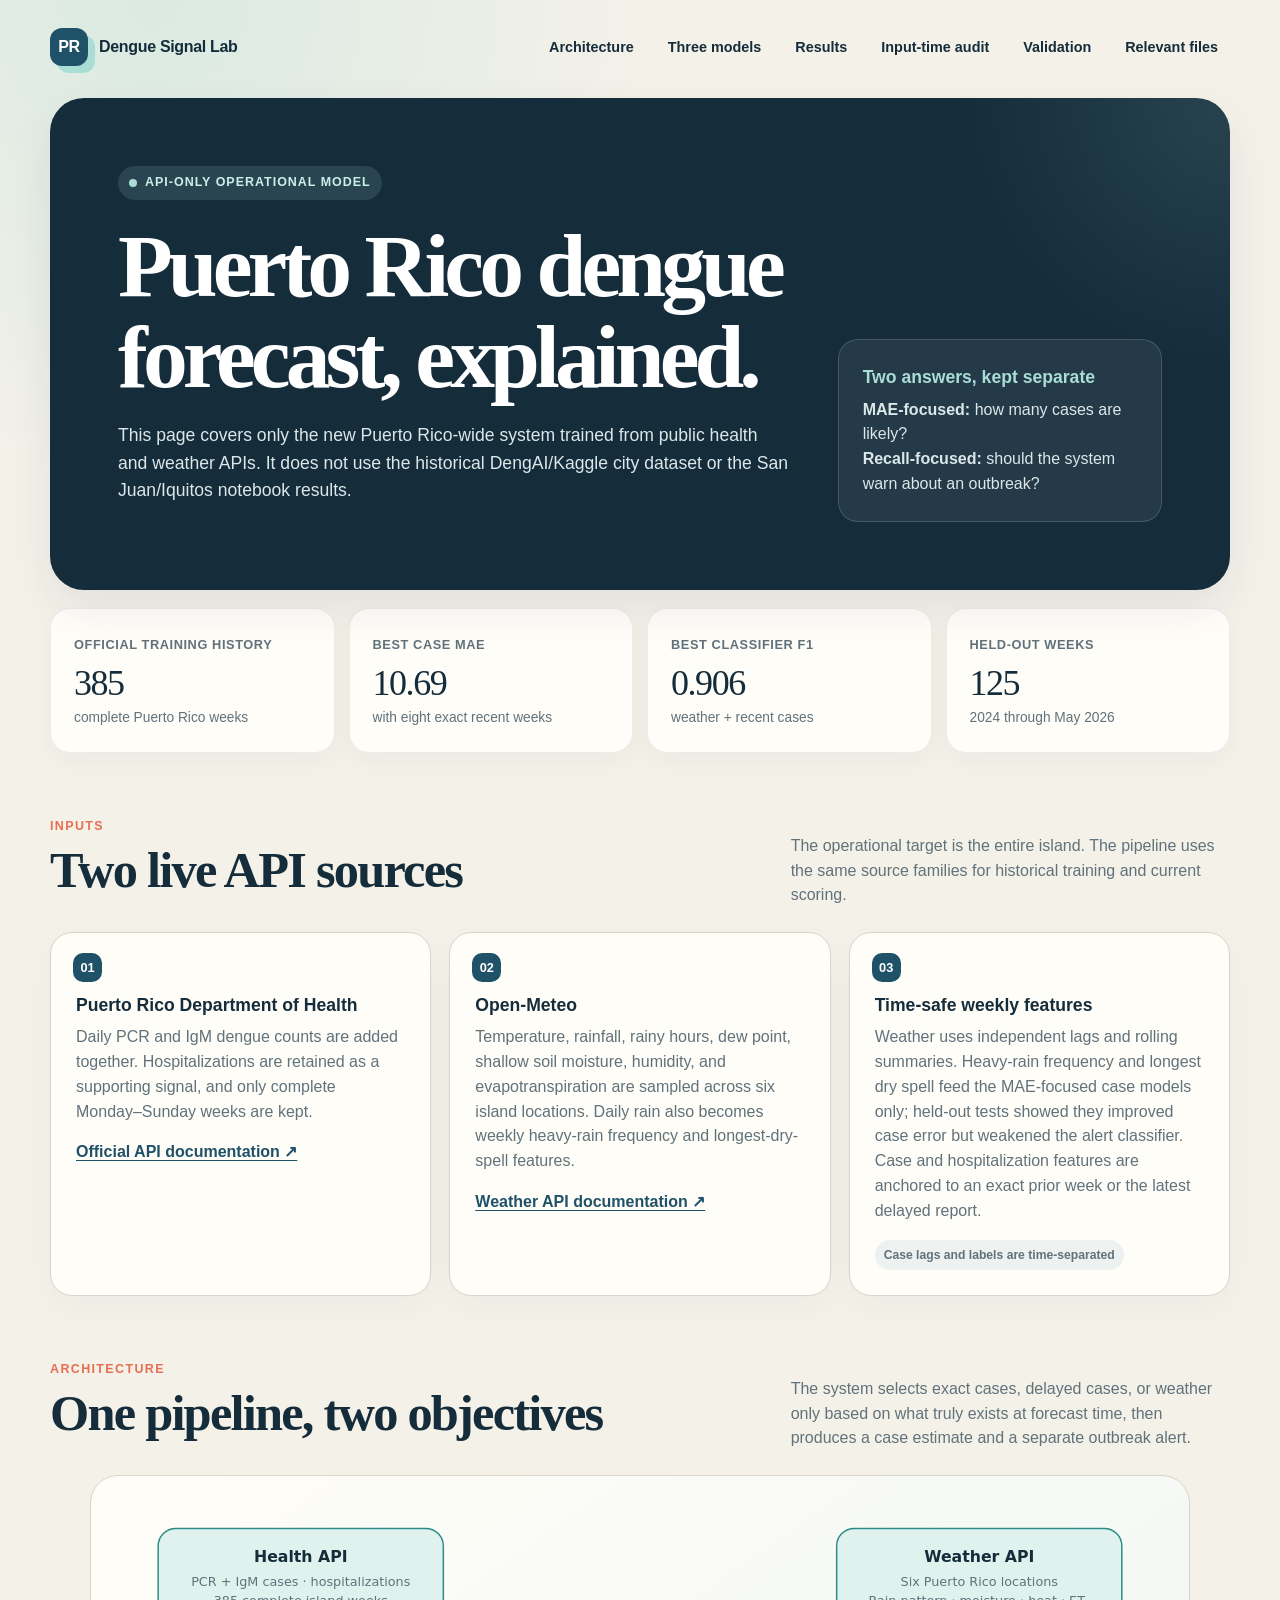
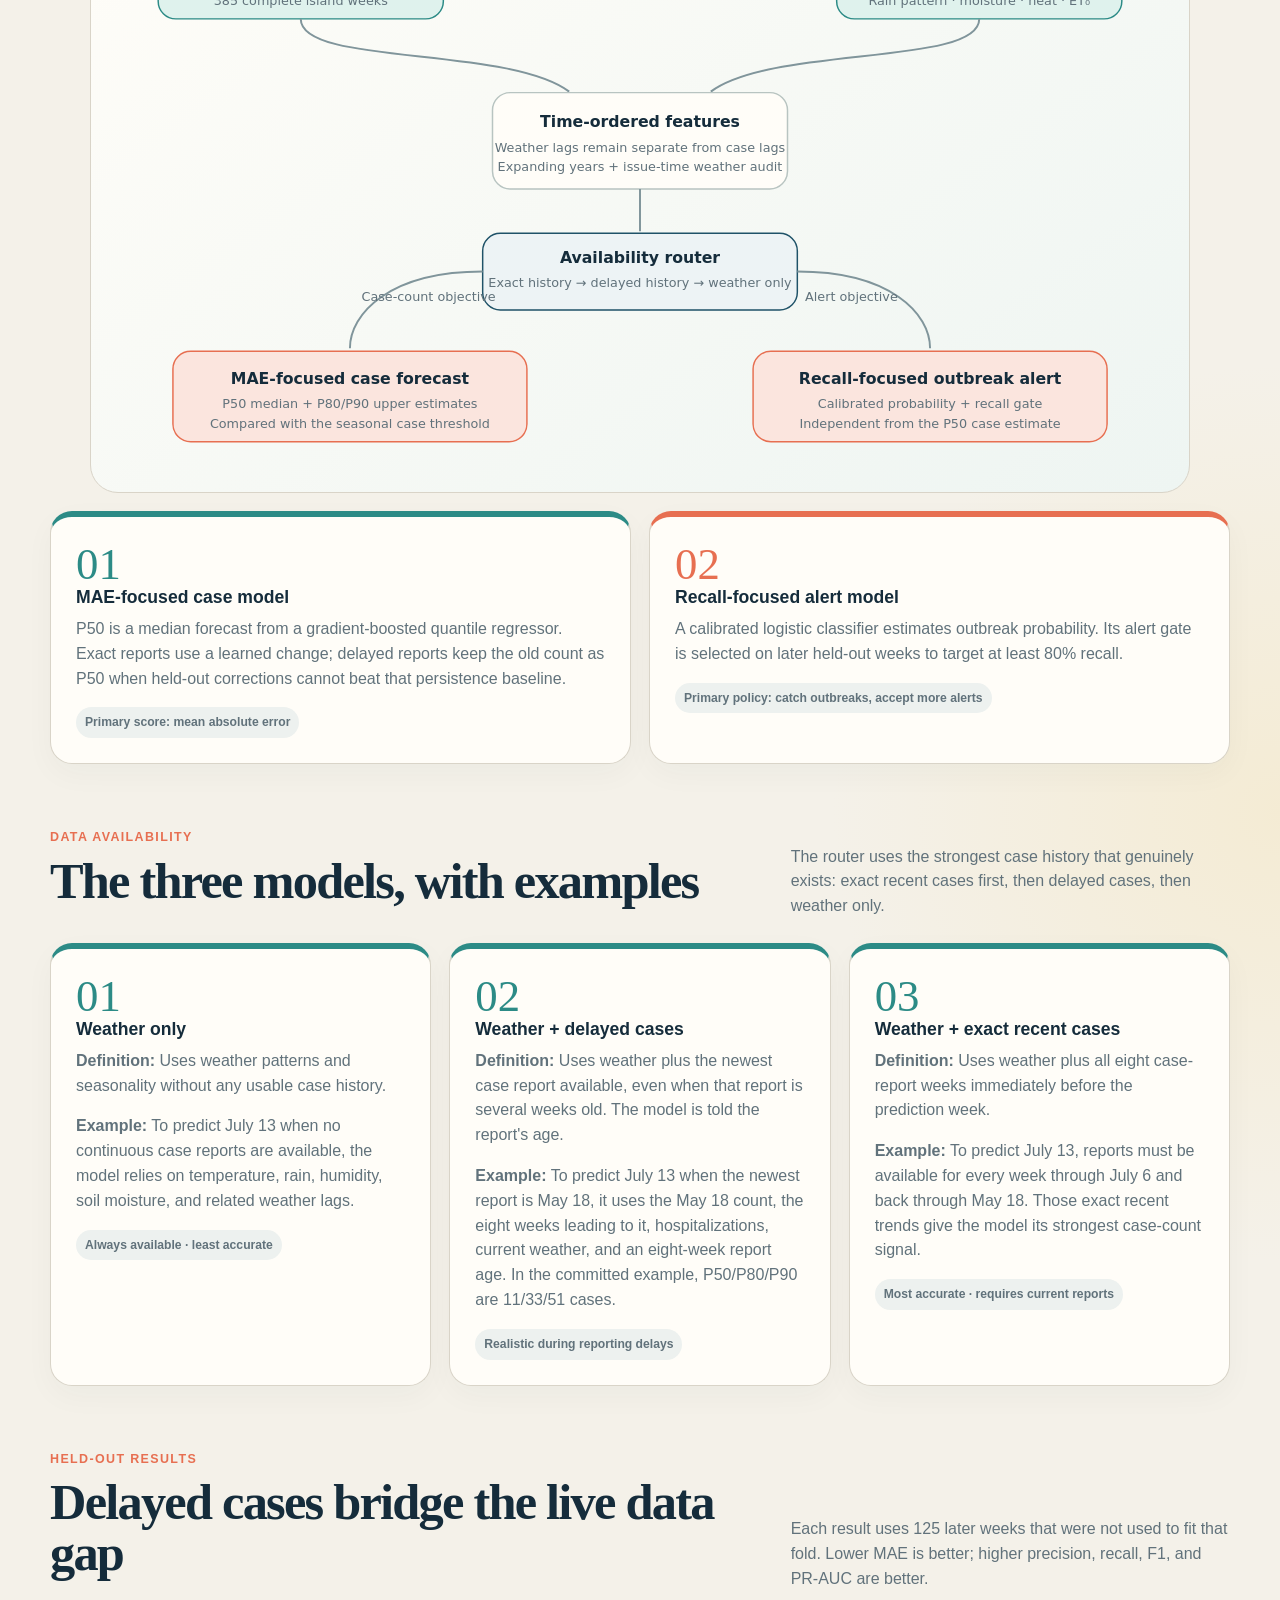
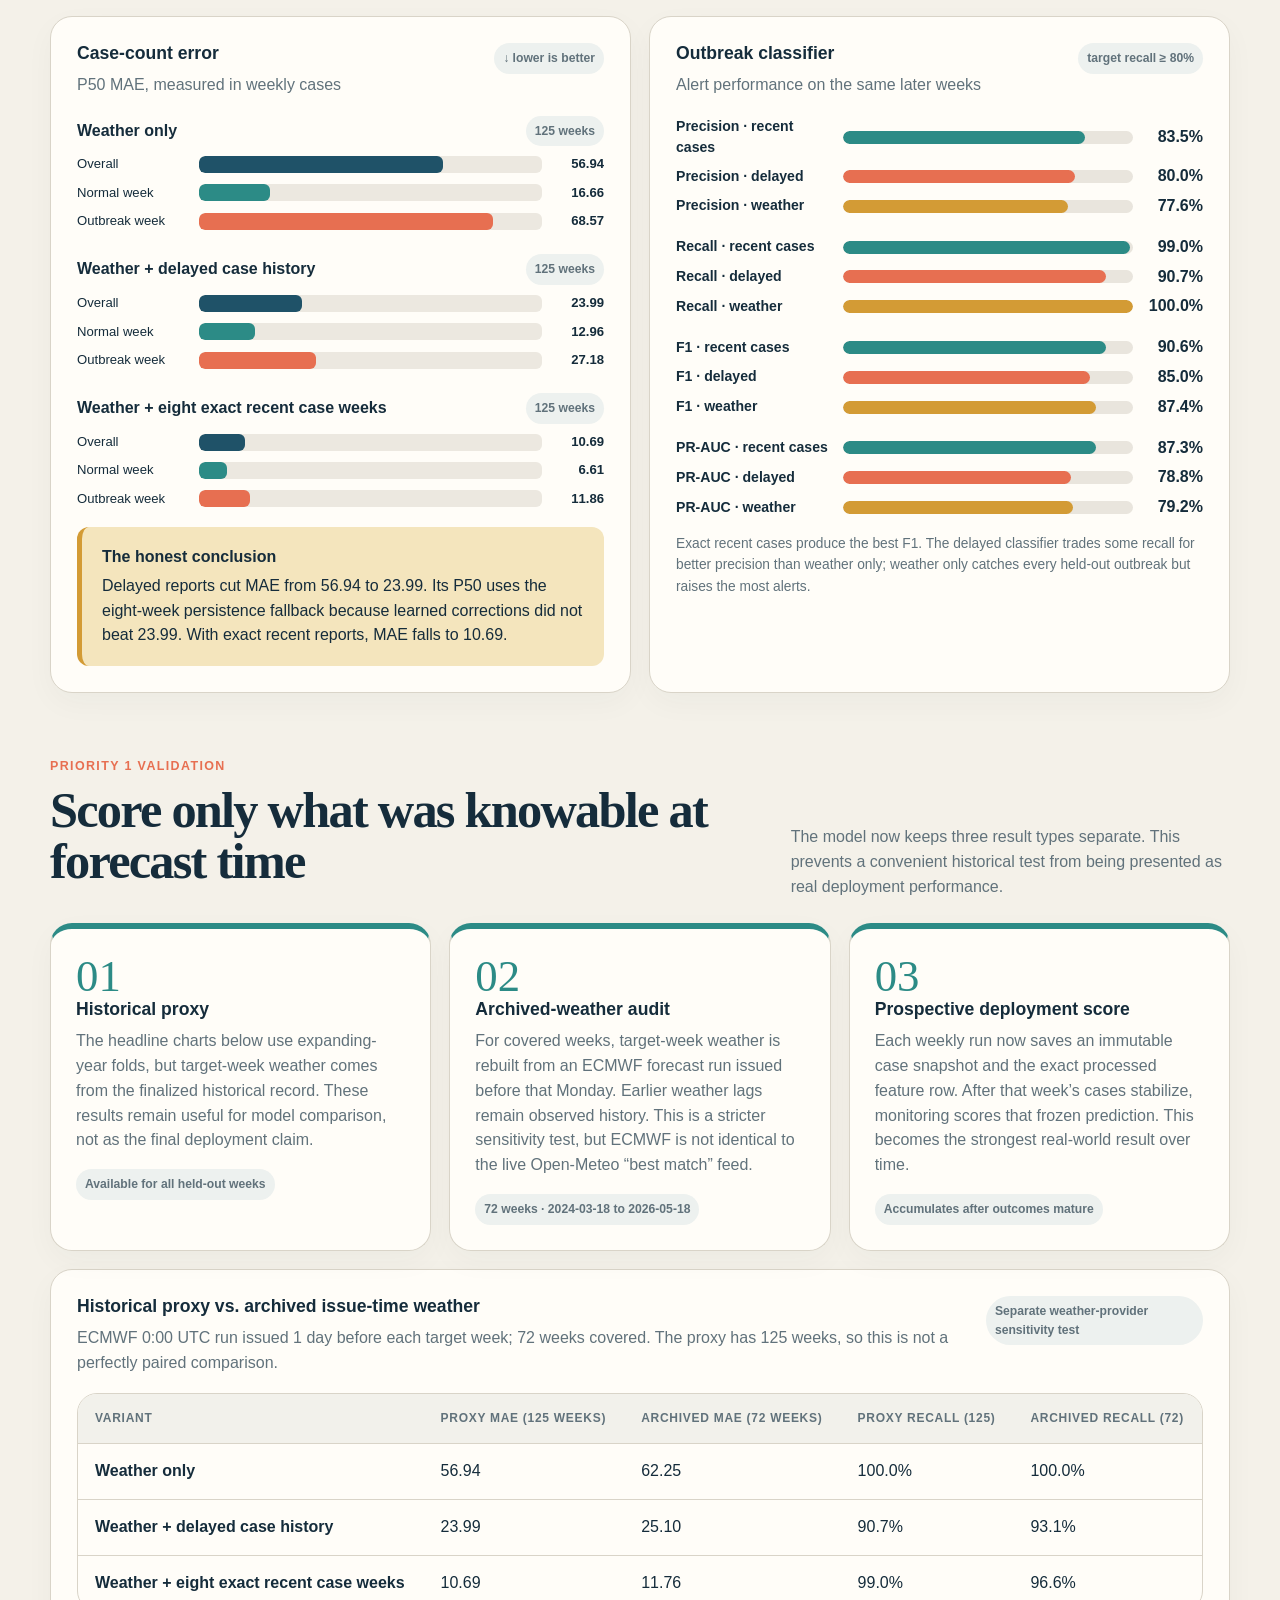
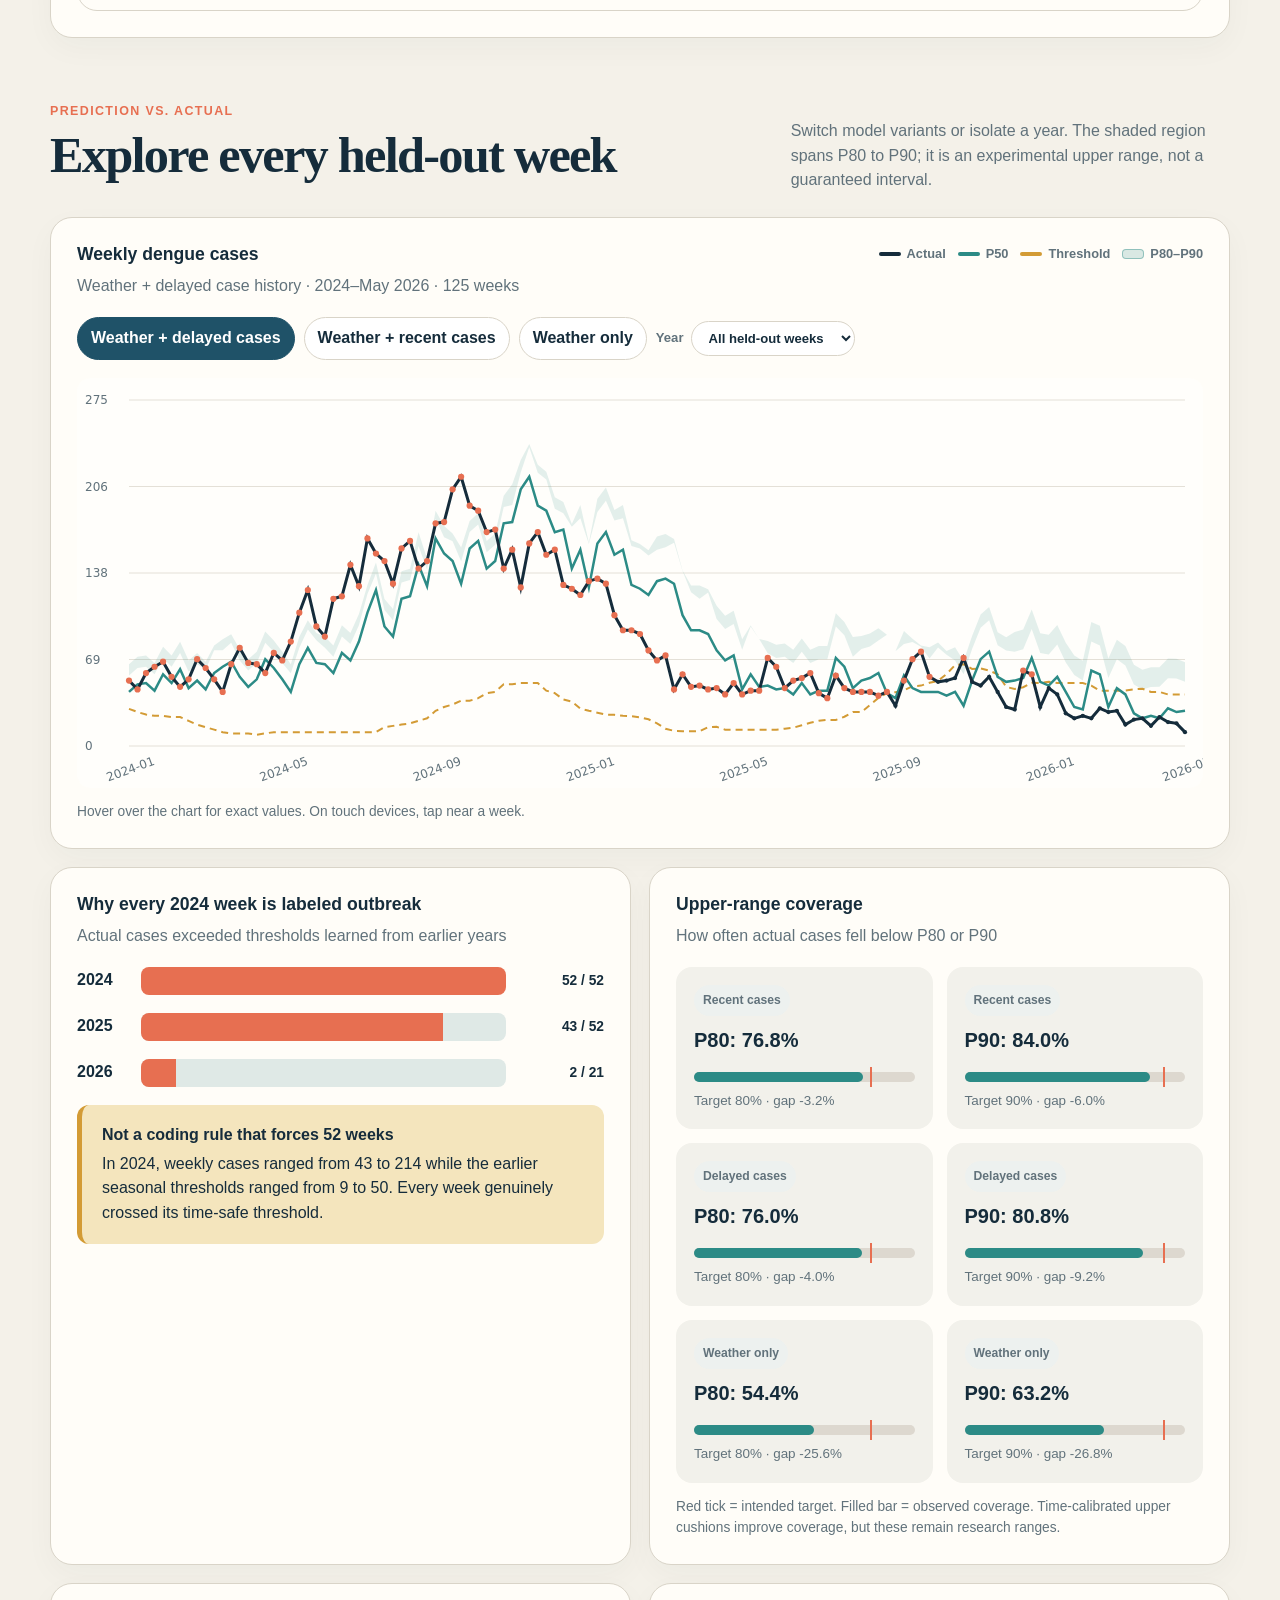
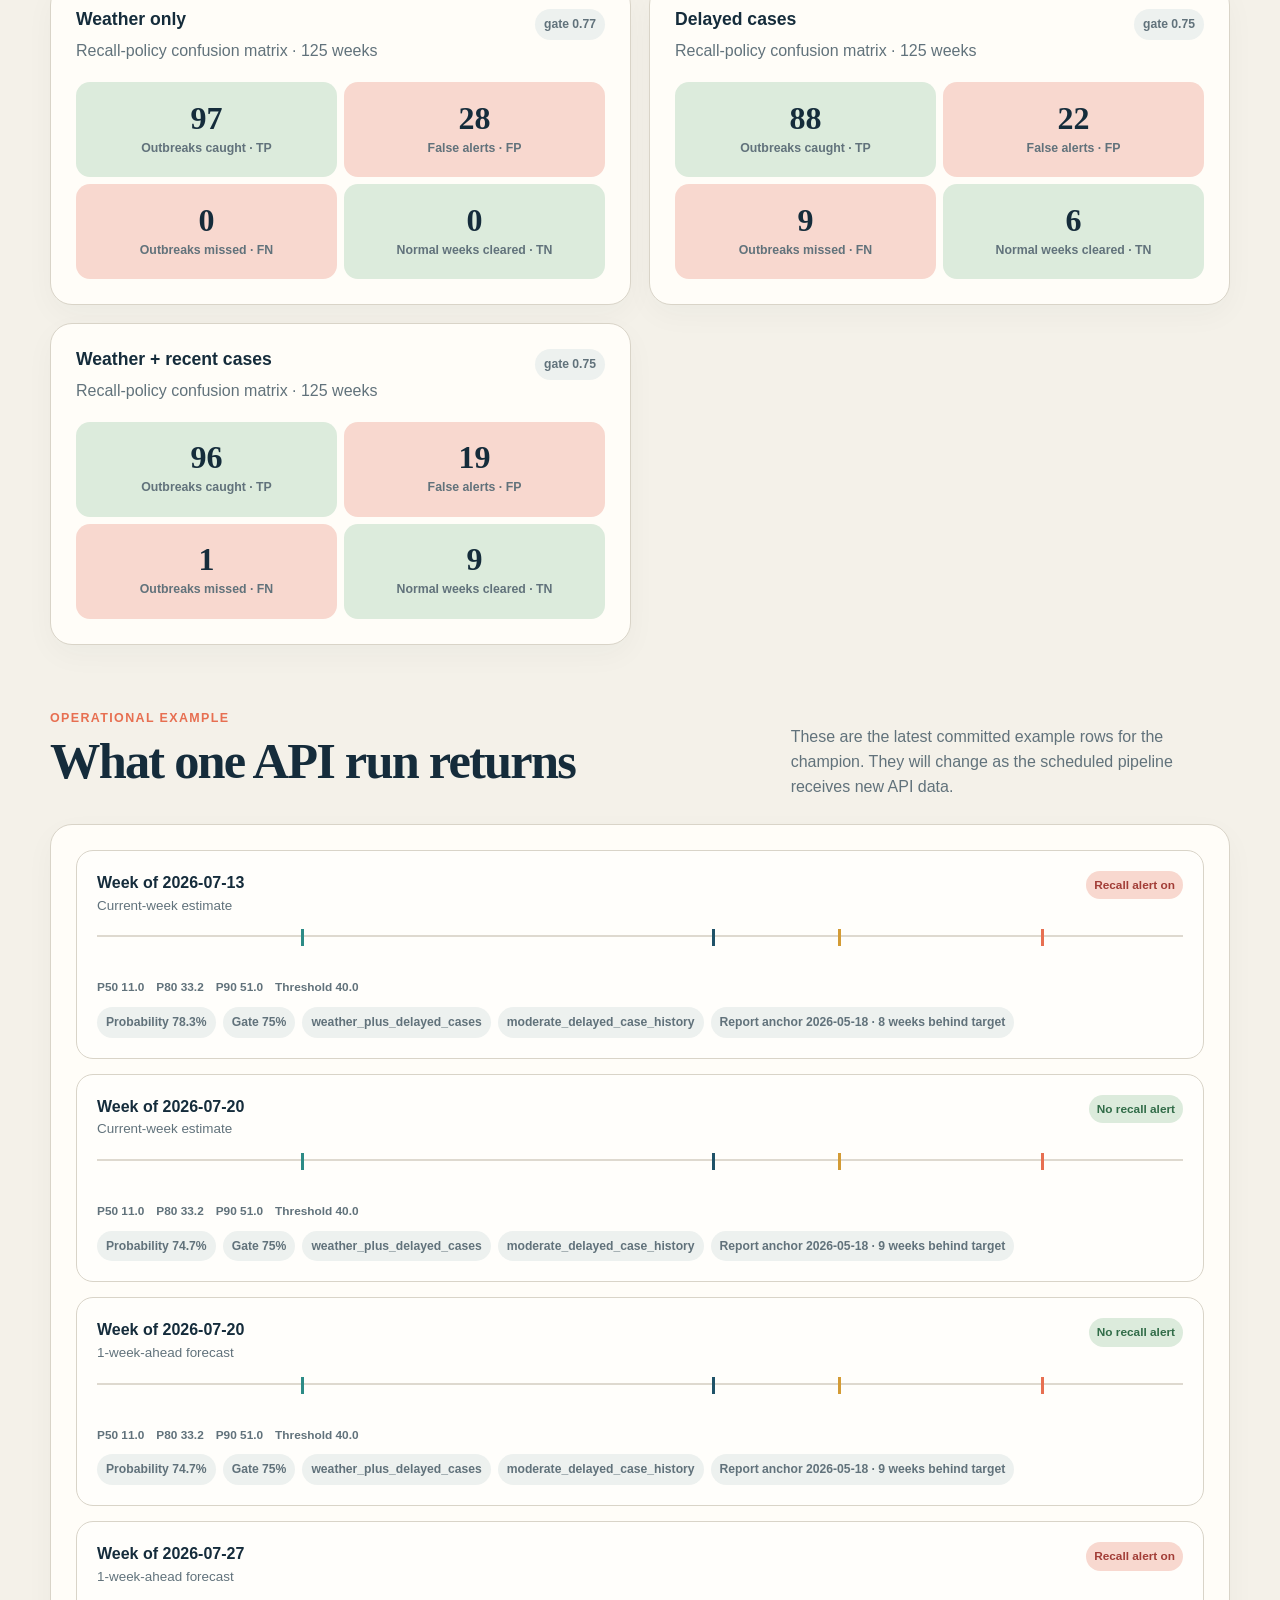
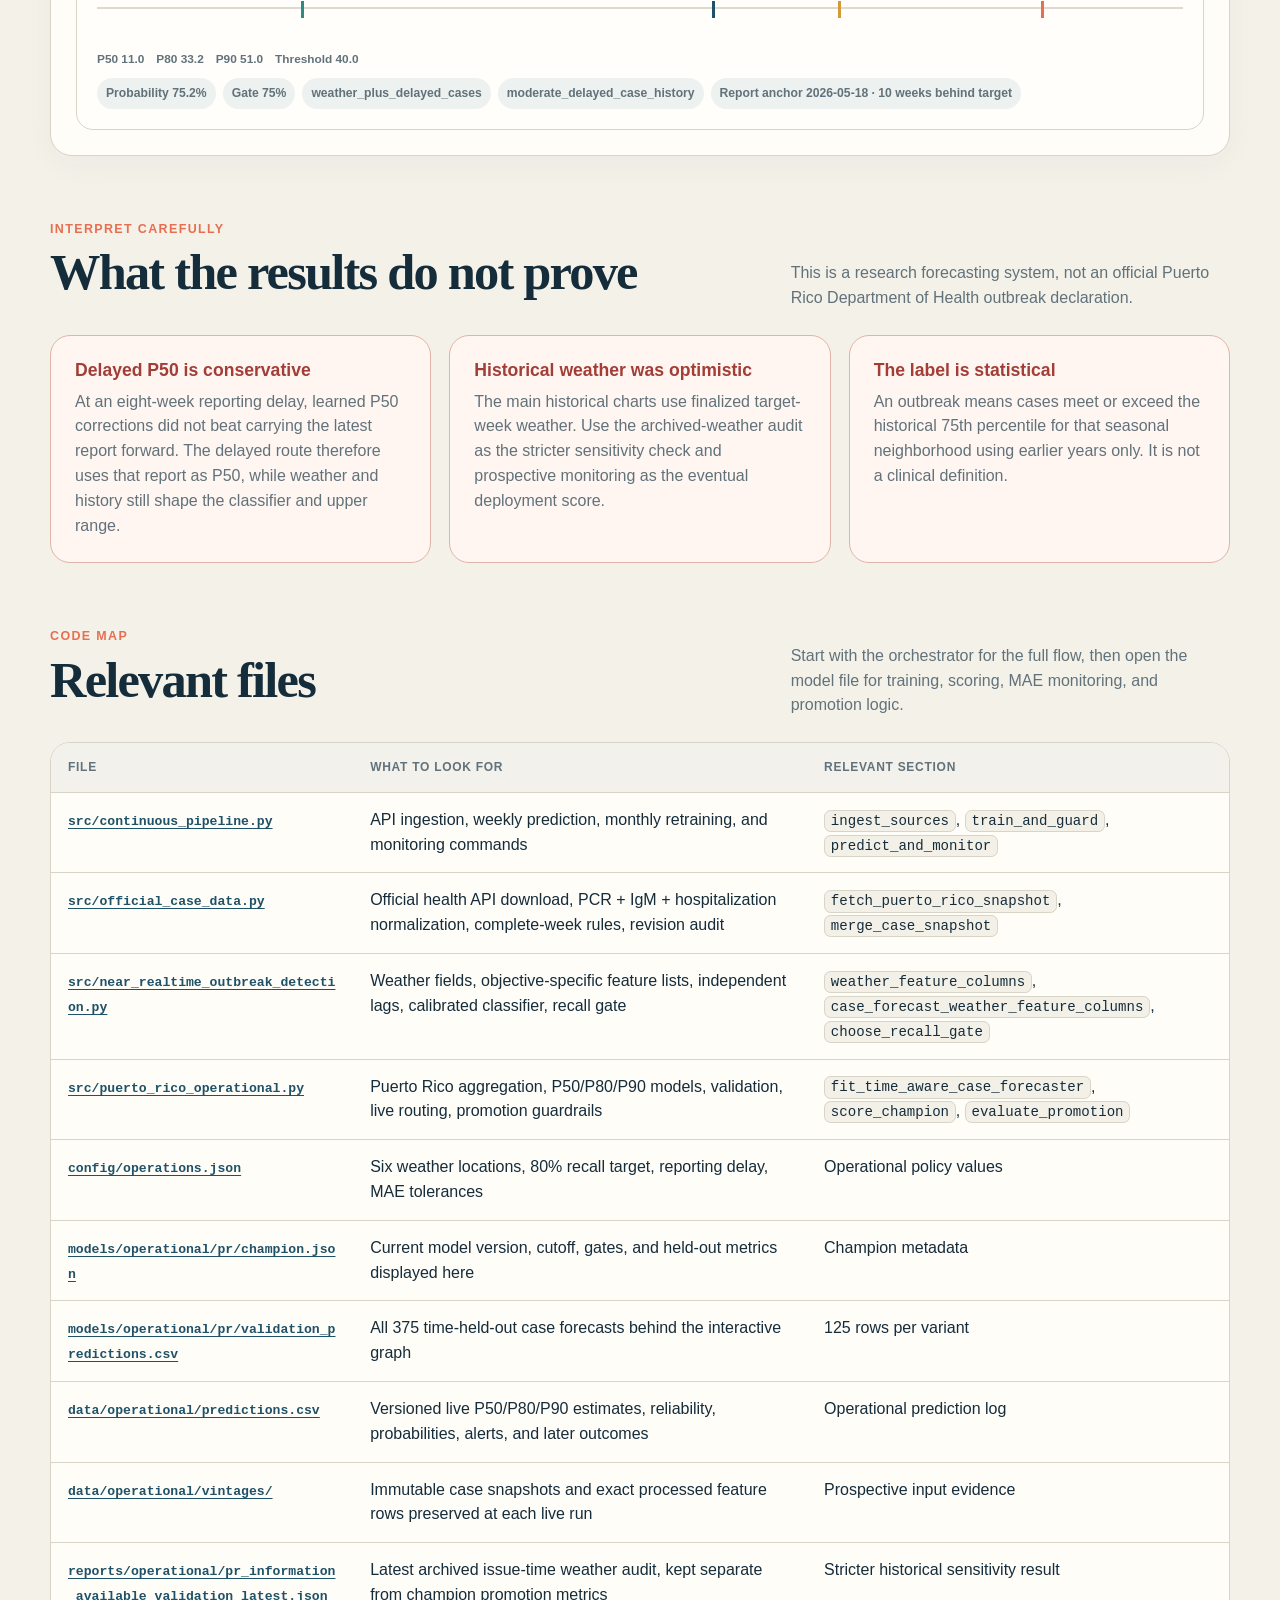
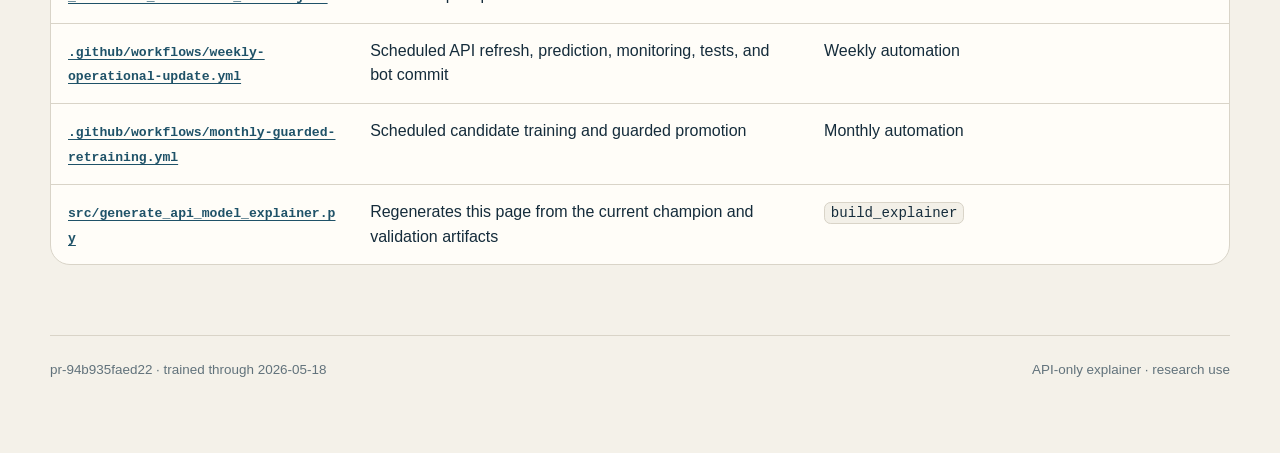
==== 2026-07-25_Nathan_Nguyen_API_Model/docs/puerto-rico-api-model-explainer.html @ 7496b369 "publish July 25 Puerto Rico API model app" ====
<!doctype html>
<html lang="en">
<head>
  <meta charset="utf-8">
  <meta name="viewport" content="width=device-width, initial-scale=1">
  <meta name="description" content="Plain-language explainer for the Puerto Rico API-powered dengue forecasting and outbreak alert model.">
  <title>Puerto Rico API dengue model — architecture and results</title>
  <style>
    :root {
      --ink: #152c3b;
      --muted: #61727b;
      --paper: #f4f1e9;
      --card: #fffdf8;
      --line: #d9d4c8;
      --navy: #1f5268;
      --teal: #2c8b86;
      --aqua: #a9ddd5;
      --coral: #e76f51;
      --coral-soft: #f8d8cf;
      --mustard: #d39b35;
      --mustard-soft: #f4e5bd;
      --green: #4a8f63;
      --green-soft: #dcebdc;
      --danger: #a23d37;
      --shadow: 0 18px 45px rgba(21, 44, 59, .08);
      --radius: 22px;
    }

    * { box-sizing: border-box; }
    html { scroll-behavior: smooth; }
    body {
      margin: 0;
      color: var(--ink);
      background:
        radial-gradient(circle at 12% 0%, rgba(169, 221, 213, .35), transparent 31rem),
        radial-gradient(circle at 100% 24%, rgba(244, 229, 189, .48), transparent 28rem),
        var(--paper);
      font-family: Inter, ui-sans-serif, -apple-system, BlinkMacSystemFont, "Segoe UI", sans-serif;
      line-height: 1.55;
    }
    a { color: var(--navy); text-underline-offset: 3px; }
    a:hover { color: var(--coral); }
    button, select { font: inherit; }
    code {
      padding: .13rem .36rem;
      border: 1px solid var(--line);
      border-radius: .42rem;
      background: #f3f0e8;
      font-family: ui-monospace, SFMono-Regular, Menlo, monospace;
      font-size: .88em;
      overflow-wrap: anywhere;
    }
    .page { width: min(1180px, calc(100% - 32px)); margin: 0 auto; padding: 28px 0 72px; }
    .nav {
      display: flex;
      align-items: center;
      justify-content: space-between;
      gap: 20px;
      margin-bottom: 32px;
    }
    .brand { display: flex; align-items: center; gap: 11px; font-weight: 800; letter-spacing: -.02em; }
    .brand-mark {
      width: 38px;
      height: 38px;
      border-radius: 12px;
      display: grid;
      place-items: center;
      background: var(--navy);
      color: white;
      box-shadow: 7px 7px 0 var(--aqua);
    }
    .nav-links { display: flex; flex-wrap: wrap; gap: 10px; }
    .nav-links a {
      color: var(--ink);
      text-decoration: none;
      font-size: .9rem;
      font-weight: 700;
      padding: 8px 12px;
      border-radius: 999px;
    }
    .nav-links a:hover { background: var(--card); }
    .hero {
      position: relative;
      display: grid;
      grid-template-columns: minmax(0, 1.35fr) minmax(280px, .65fr);
      gap: 46px;
      padding: clamp(30px, 6vw, 68px);
      background:
        radial-gradient(circle at 100% 0%, rgba(169, 221, 213, .13), transparent 17rem),
        var(--ink);
      color: white;
      border-radius: 34px;
      box-shadow: var(--shadow);
    }
    .eyebrow {
      display: inline-flex;
      align-items: center;
      gap: 8px;
      width: fit-content;
      padding: 7px 11px;
      border-radius: 999px;
      background: rgba(169, 221, 213, .14);
      color: #c9f0e8;
      font-size: .78rem;
      font-weight: 800;
      letter-spacing: .08em;
      text-transform: uppercase;
    }
    .dot { width: 8px; height: 8px; border-radius: 50%; background: var(--aqua); }
    h1, h2, h3, p { margin-top: 0; }
    h1 {
      max-width: 760px;
      margin: 20px 0 20px;
      font-family: Georgia, "Times New Roman", serif;
      font-size: clamp(2.75rem, 7vw, 5.7rem);
      line-height: 1.02;
      letter-spacing: -.055em;
      font-weight: 700;
    }
    h2 {
      margin-bottom: 12px;
      font-family: Georgia, "Times New Roman", serif;
      font-size: clamp(2rem, 4vw, 3.15rem);
      line-height: 1.02;
      letter-spacing: -.035em;
    }
    h3 { margin-bottom: 8px; font-size: 1.1rem; line-height: 1.25; }
    .hero-copy { max-width: 700px; font-size: 1.1rem; color: #dce7e9; }
    .hero-note {
      align-self: end;
      position: relative;
      z-index: 1;
      padding: 24px;
      border: 1px solid rgba(255,255,255,.15);
      border-radius: 20px;
      background: rgba(255,255,255,.07);
      backdrop-filter: blur(8px);
    }
    .hero-note strong { display: block; margin-bottom: 6px; color: var(--aqua); font-size: 1.1rem; }
    .hero-note p { margin: 0; color: #dce7e9; }
    .stats {
      display: grid;
      grid-template-columns: repeat(4, minmax(0, 1fr));
      gap: 14px;
      margin: 18px 0 54px;
    }
    .stat {
      min-width: 0;
      padding: 23px;
      border: 1px solid rgba(21,44,59,.08);
      border-radius: 20px;
      background: var(--card);
      box-shadow: 0 8px 24px rgba(21,44,59,.04);
    }
    .stat-label { color: var(--muted); font-size: .8rem; font-weight: 800; letter-spacing: .045em; text-transform: uppercase; }
    .stat-value { display: block; margin: 8px 0 4px; font-family: Georgia, serif; font-size: 2.25rem; line-height: 1; letter-spacing: -.04em; }
    .stat-caption { color: var(--muted); font-size: .86rem; }
    .section { margin-top: 64px; scroll-margin-top: 24px; }
    .section-head {
      display: grid;
      grid-template-columns: minmax(0, 1fr) minmax(260px, .62fr);
      gap: 32px;
      align-items: end;
      margin-bottom: 24px;
    }
    .section-kicker { margin-bottom: 8px; color: var(--coral); font-size: .78rem; font-weight: 900; letter-spacing: .11em; text-transform: uppercase; }
    .section-head p { margin: 0; color: var(--muted); }
    .grid-2, .grid-3 { display: grid; gap: 18px; }
    .grid-2 { grid-template-columns: repeat(2, minmax(0, 1fr)); }
    .grid-3 { grid-template-columns: repeat(3, minmax(0, 1fr)); }
    .card {
      min-width: 0;
      padding: 25px;
      border: 1px solid var(--line);
      border-radius: var(--radius);
      background: var(--card);
      box-shadow: 0 10px 30px rgba(21,44,59,.035);
    }
    .source-card { position: relative; padding-top: 62px; }
    .source-index {
      position: absolute;
      top: 20px;
      left: 22px;
      width: 29px;
      height: 29px;
      display: grid;
      place-items: center;
      border-radius: 10px;
      color: white;
      background: var(--navy);
      font-weight: 900;
      font-size: .8rem;
    }
    .source-card p, .objective p, .limitation p { color: var(--muted); }
    .source-card a { font-weight: 800; }
    .pill {
      display: inline-flex;
      align-items: center;
      width: fit-content;
      max-width: 100%;
      padding: 6px 9px;
      border-radius: 999px;
      background: #edf1ef;
      color: var(--muted);
      font-size: .76rem;
      font-weight: 800;
      overflow-wrap: anywhere;
    }
    .architecture {
      overflow: hidden;
      padding: 18px;
      border: 1px solid var(--line);
      border-radius: 28px;
      background: linear-gradient(145deg, #fffdf8, #eef5f2);
    }
    .architecture svg { display: block; width: 100%; height: auto; }
    .architecture text { font-family: Inter, ui-sans-serif, system-ui, sans-serif; fill: var(--ink); }
    .architecture .small { fill: var(--muted); font-size: 13px; }
    .architecture .title { font-size: 16px; font-weight: 850; }
    .architecture .box { fill: #fffdf8; stroke: #b8c4c1; stroke-width: 1.5; }
    .architecture .api { fill: #dff2ed; stroke: var(--teal); }
    .architecture .model { fill: #edf3f5; stroke: var(--navy); }
    .architecture .out { fill: #fbe5de; stroke: var(--coral); }
    .architecture .line { fill: none; stroke: #80959b; stroke-width: 2; }
    .objective { border-top: 6px solid var(--teal); }
    .objective.recall { border-top-color: var(--coral); }
    .objective-number { font-family: Georgia, serif; font-size: 2.8rem; color: var(--teal); line-height: 1; }
    .recall .objective-number { color: var(--coral); }
    .metric-list { display: grid; gap: 16px; }
    .metric-row { display: grid; grid-template-columns: minmax(155px, .75fr) minmax(120px, 1.6fr) 58px; gap: 12px; align-items: center; }
    .metric-label { font-size: .88rem; font-weight: 750; }
    .track { position: relative; height: 13px; overflow: hidden; border-radius: 999px; background: #e9e5dd; }
    .fill { height: 100%; border-radius: inherit; background: var(--teal); }
    .fill.coral { background: var(--coral); }
    .fill.mustard { background: var(--mustard); }
    .metric-number { text-align: right; font-variant-numeric: tabular-nums; font-weight: 850; }
    .chart-card { padding: 26px; }
    .chart-title-row { display: flex; align-items: flex-start; justify-content: space-between; gap: 20px; margin-bottom: 18px; }
    .chart-title-row p { margin: 0; color: var(--muted); }
    .chart-legend { display: flex; flex-wrap: wrap; gap: 12px; color: var(--muted); font-size: .8rem; font-weight: 750; }
    .legend-item { display: inline-flex; align-items: center; gap: 6px; }
    .swatch { width: 22px; height: 4px; border-radius: 4px; background: var(--ink); }
    .swatch.p50 { background: var(--teal); }
    .swatch.threshold { background: var(--mustard); }
    .swatch.band { height: 10px; background: rgba(44,139,134,.18); border: 1px solid rgba(44,139,134,.42); }
    .controls { display: flex; flex-wrap: wrap; gap: 9px; margin: 18px 0; }
    .control-button, .year-select {
      border: 1px solid var(--line);
      border-radius: 999px;
      padding: 8px 13px;
      color: var(--ink);
      background: white;
      cursor: pointer;
      font-weight: 750;
    }
    .control-button[aria-pressed="true"] { border-color: var(--navy); background: var(--navy); color: white; }
    .year-label { display: inline-flex; align-items: center; gap: 7px; color: var(--muted); font-size: .82rem; font-weight: 800; }
    .chart-wrap { position: relative; width: 100%; min-height: 410px; }
    canvas { display: block; width: 100%; height: 410px; border-radius: 14px; background: #fffefb; }
    .tooltip {
      position: absolute;
      z-index: 3;
      display: none;
      pointer-events: none;
      min-width: 175px;
      padding: 11px 13px;
      border: 1px solid var(--line);
      border-radius: 12px;
      background: rgba(255,253,248,.97);
      box-shadow: var(--shadow);
      font-size: .8rem;
    }
    .tooltip strong { display: block; margin-bottom: 4px; }
    .chart-caption { margin: 13px 0 0; color: var(--muted); font-size: .86rem; }
    .mae-group { display: grid; gap: 23px; }
    .mae-variant { display: grid; gap: 8px; }
    .variant-name { display: flex; align-items: center; justify-content: space-between; gap: 12px; font-weight: 850; }
    .mae-bars { display: grid; gap: 8px; }
    .mae-row { display: grid; grid-template-columns: 112px minmax(0, 1fr) 52px; gap: 10px; align-items: center; font-size: .82rem; }
    .mae-track { height: 17px; border-radius: 6px; background: #ece8e0; overflow: hidden; }
    .mae-fill { height: 100%; min-width: 2px; background: var(--navy); border-radius: inherit; }
    .mae-fill.normal { background: var(--teal); }
    .mae-fill.outbreak { background: var(--coral); }
    .mae-value { text-align: right; font-weight: 850; font-variant-numeric: tabular-nums; }
    .callout {
      margin-top: 18px;
      padding: 18px 20px;
      border-left: 5px solid var(--mustard);
      border-radius: 12px;
      background: var(--mustard-soft);
    }
    .callout strong { display: block; margin-bottom: 4px; }
    .confusions { display: grid; grid-template-columns: repeat(2, minmax(0,1fr)); gap: 18px; }
    .matrix { display: grid; grid-template-columns: repeat(2, minmax(0,1fr)); gap: 7px; margin-top: 14px; }
    .matrix-cell { min-height: 95px; display: grid; align-content: center; justify-items: center; padding: 10px; border-radius: 14px; text-align: center; }
    .matrix-cell.good { background: var(--green-soft); }
    .matrix-cell.warn { background: var(--coral-soft); }
    .matrix-cell strong { font-family: Georgia, serif; font-size: 2rem; line-height: 1; }
    .matrix-cell span { margin-top: 5px; color: var(--muted); font-size: .77rem; font-weight: 750; }
    .year-bars { display: grid; gap: 18px; }
    .year-row { display: grid; grid-template-columns: 52px minmax(0,1fr) 86px; gap: 12px; align-items: center; }
    .year-track { height: 28px; overflow: hidden; border-radius: 8px; background: #dfe9e6; }
    .year-outbreak { height: 100%; background: var(--coral); }
    .year-count { text-align: right; font-weight: 850; font-size: .86rem; }
    .coverage-grid { display: grid; grid-template-columns: repeat(2, minmax(0,1fr)); gap: 14px; }
    .coverage-card { padding: 18px; border-radius: 16px; background: #f2f1eb; }
    .coverage-card strong { display: block; font-size: 1.25rem; }
    .coverage-card p { margin: 5px 0 0; color: var(--muted); font-size: .84rem; }
    .coverage-scale { position: relative; height: 10px; margin: 16px 0 9px; border-radius: 999px; background: #ddd8cf; }
    .coverage-actual { height: 100%; border-radius: inherit; background: var(--teal); }
    .coverage-target { position: absolute; top: -5px; width: 2px; height: 20px; background: var(--coral); }
    .live-list { display: grid; gap: 15px; }
    .live-row { padding: 20px; border: 1px solid var(--line); border-radius: 17px; background: #fffefb; }
    .live-top { display: flex; justify-content: space-between; gap: 15px; align-items: flex-start; }
    .live-date { font-weight: 900; }
    .live-status { padding: 5px 8px; border-radius: 999px; background: var(--coral-soft); color: var(--danger); font-size: .74rem; font-weight: 900; }
    .live-status.no-alert { background: var(--green-soft); color: #316c48; }
    .range { position: relative; height: 42px; margin: 19px 0 9px; border-top: 2px solid #ded9cf; }
    .range-point { position: absolute; top: -8px; width: 3px; height: 17px; background: var(--ink); }
    .range-point.p50 { background: var(--teal); }
    .range-point.p80 { background: var(--navy); }
    .range-point.p90 { background: var(--coral); }
    .range-point.threshold { background: var(--mustard); }
    .range-labels { display: flex; flex-wrap: wrap; gap: 6px 12px; margin: -8px 0 10px; color: var(--muted); font-size: .74rem; font-weight: 800; }
    .live-meta { display: flex; flex-wrap: wrap; gap: 7px; color: var(--muted); font-size: .78rem; }
    .warning {
      padding: 24px;
      border: 1px solid #e0b4a8;
      border-radius: 20px;
      background: #fff5f1;
    }
    .warning h3 { color: var(--danger); }
    .warning p:last-child { margin-bottom: 0; }
    .file-table-wrap { overflow-x: auto; border: 1px solid var(--line); border-radius: 20px; background: var(--card); }
    table { width: 100%; border-collapse: collapse; min-width: 720px; }
    th, td { padding: 15px 17px; border-bottom: 1px solid var(--line); text-align: left; vertical-align: top; }
    th { color: var(--muted); background: #f2f1eb; font-size: .75rem; letter-spacing: .06em; text-transform: uppercase; }
    tr:last-child td { border-bottom: 0; }
    td:first-child { font-weight: 800; }
    .file-link { overflow-wrap: anywhere; font-family: ui-monospace, SFMono-Regular, Menlo, monospace; font-size: .82rem; }
    .footer { margin-top: 70px; padding-top: 24px; border-top: 1px solid var(--line); color: var(--muted); font-size: .84rem; }
    .footer-grid { display: flex; justify-content: space-between; flex-wrap: wrap; gap: 12px; }
    .sr-only { position: absolute; width: 1px; height: 1px; padding: 0; margin: -1px; overflow: hidden; clip: rect(0,0,0,0); white-space: nowrap; border: 0; }

    @media (max-width: 900px) {
      .hero, .section-head { grid-template-columns: 1fr; }
      .stats { grid-template-columns: repeat(2, minmax(0,1fr)); }
      .grid-3 { grid-template-columns: 1fr; }
      .architecture { overflow-x: auto; }
      .architecture svg { min-width: 780px; }
    }
    @media (max-width: 680px) {
      .page { width: min(100% - 20px, 1180px); padding-top: 14px; }
      .nav { align-items: flex-start; }
      .nav-links { display: none; }
      .hero { padding: 30px 24px; border-radius: 25px; }
      .stats, .grid-2, .confusions, .coverage-grid { grid-template-columns: 1fr; }
      .section { margin-top: 48px; }
      .card, .chart-card { padding: 20px; }
      .metric-row { grid-template-columns: minmax(112px,.8fr) minmax(80px,1fr) 50px; }
      .chart-title-row, .live-top { flex-direction: column; }
      .chart-wrap, canvas { min-height: 350px; height: 350px; }
      .mae-row { grid-template-columns: 94px minmax(0,1fr) 48px; }
    }
    @media print {
      body { background: white; }
      .page { width: 100%; padding: 0; }
      .nav-links, .controls { display: none; }
      .hero, .card, .architecture { box-shadow: none; break-inside: avoid; }
      .section { break-inside: avoid; }
    }
  </style>
</head>
<body>
  <main class="page">
    <nav class="nav" aria-label="Explainer navigation">
      <div class="brand"><span class="brand-mark">PR</span><span>Dengue Signal Lab</span></div>
      <div class="nav-links">
        <a href="#architecture">Architecture</a>
        <a href="#models">Three models</a>
        <a href="#results">Results</a>
        <a href="#availability-audit">Input-time audit</a>
        <a href="#validation">Validation</a>
        <a href="#files">Relevant files</a>
      </div>
    </nav>

    <header class="hero">
      <div>
        <span class="eyebrow"><span class="dot"></span>API-only operational model</span>
        <h1>Puerto Rico dengue forecast, explained.</h1>
        <p class="hero-copy">
          This page covers only the new Puerto Rico-wide system trained from public
          health and weather APIs. It does not use the historical DengAI/Kaggle city
          dataset or the San Juan/Iquitos notebook results.
        </p>
      </div>
      <aside class="hero-note">
        <strong>Two answers, kept separate</strong>
        <p><b>MAE-focused:</b> how many cases are likely? <br><b>Recall-focused:</b> should the system warn about an outbreak?</p>
      </aside>
    </header>

    <section class="stats" aria-label="Key model facts">
      <div class="stat"><span class="stat-label">Official training history</span><span class="stat-value" id="trainingRows">—</span><span class="stat-caption">complete Puerto Rico weeks</span></div>
      <div class="stat"><span class="stat-label">Best case MAE</span><span class="stat-value" id="bestMae">—</span><span class="stat-caption">with eight exact recent weeks</span></div>
      <div class="stat"><span class="stat-label">Best classifier F1</span><span class="stat-value" id="bestF1">—</span><span class="stat-caption">weather + recent cases</span></div>
      <div class="stat"><span class="stat-label">Held-out weeks</span><span class="stat-value">125</span><span class="stat-caption">2024 through May 2026</span></div>
    </section>

    <section class="section" id="sources">
      <div class="section-head">
        <div><div class="section-kicker">Inputs</div><h2>Two live API sources</h2></div>
        <p>The operational target is the entire island. The pipeline uses the same source families for historical training and current scoring.</p>
      </div>
      <div class="grid-3">
        <article class="card source-card">
          <span class="source-index">01</span>
          <h3>Puerto Rico Department of Health</h3>
          <p>Daily PCR and IgM dengue counts are added together. Hospitalizations are retained as a supporting signal, and only complete Monday–Sunday weeks are kept.</p>
          <a href="https://biostatistics.salud.pr.gov/swagger/index.html">Official API documentation ↗</a>
        </article>
        <article class="card source-card">
          <span class="source-index">02</span>
          <h3>Open-Meteo</h3>
          <p>Temperature, rainfall, rainy hours, dew point, shallow soil moisture, humidity, and evapotranspiration are sampled across six island locations. Daily rain also becomes weekly heavy-rain frequency and longest-dry-spell features.</p>
          <a href="https://open-meteo.com/">Weather API documentation ↗</a>
        </article>
        <article class="card source-card">
          <span class="source-index">03</span>
          <h3>Time-safe weekly features</h3>
          <p>Weather uses independent lags and rolling summaries. Heavy-rain frequency and longest dry spell feed the MAE-focused case models only; held-out tests showed they improved case error but weakened the alert classifier. Case and hospitalization features are anchored to an exact prior week or the latest delayed report.</p>
          <span class="pill">Case lags and labels are time-separated</span>
        </article>
      </div>
    </section>

    <section class="section" id="architecture">
      <div class="section-head">
        <div><div class="section-kicker">Architecture</div><h2>One pipeline, two objectives</h2></div>
        <p>The system selects exact cases, delayed cases, or weather only based on what truly exists at forecast time, then produces a case estimate and a separate outbreak alert.</p>
      </div>
      <figure class="architecture">
        <svg viewBox="0 0 1080 590" role="img" aria-labelledby="architectureTitle architectureDescription">
          <title id="architectureTitle">Puerto Rico operational dengue model architecture</title>
          <desc id="architectureDescription">Official case and weather APIs feed weekly features. The pipeline selects exact-case, delayed-case, or weather-only models and produces case quantiles and a recall-focused outbreak alert.</desc>
          <rect class="box api" x="50" y="35" width="290" height="92" rx="18"/>
          <text class="title" x="195" y="69" text-anchor="middle">Health API</text>
          <text class="small" x="195" y="94" text-anchor="middle">PCR + IgM cases · hospitalizations</text>
          <text class="small" x="195" y="113" text-anchor="middle">385 complete island weeks</text>

          <rect class="box api" x="740" y="35" width="290" height="92" rx="18"/>
          <text class="title" x="885" y="69" text-anchor="middle">Weather API</text>
          <text class="small" x="885" y="94" text-anchor="middle">Six Puerto Rico locations</text>
          <text class="small" x="885" y="113" text-anchor="middle">Rain pattern · moisture · heat · ET₀</text>

          <path class="line" d="M195 127 C195 175 405 154 468 201"/>
          <path class="line" d="M885 127 C885 175 675 154 612 201"/>
          <rect class="box" x="390" y="202" width="300" height="98" rx="18"/>
          <text class="title" x="540" y="237" text-anchor="middle">Time-ordered features</text>
          <text class="small" x="540" y="262" text-anchor="middle">Weather lags remain separate from case lags</text>
          <text class="small" x="540" y="282" text-anchor="middle">Expanding years + issue-time weather audit</text>

          <path class="line" d="M540 300 L540 343"/>
          <rect class="box model" x="380" y="345" width="320" height="78" rx="18"/>
          <text class="title" x="540" y="375" text-anchor="middle">Availability router</text>
          <text class="small" x="540" y="400" text-anchor="middle">Exact history → delayed history → weather only</text>

          <path class="line" d="M380 384 C285 384 245 427 245 462"/>
          <path class="line" d="M700 384 C795 384 835 427 835 462"/>
          <text class="small" x="325" y="414" text-anchor="middle">Case-count objective</text>
          <text class="small" x="755" y="414" text-anchor="middle">Alert objective</text>

          <rect class="box out" x="65" y="465" width="360" height="92" rx="18"/>
          <text class="title" x="245" y="498" text-anchor="middle">MAE-focused case forecast</text>
          <text class="small" x="245" y="523" text-anchor="middle">P50 median + P80/P90 upper estimates</text>
          <text class="small" x="245" y="543" text-anchor="middle">Compared with the seasonal case threshold</text>

          <rect class="box out" x="655" y="465" width="360" height="92" rx="18"/>
          <text class="title" x="835" y="498" text-anchor="middle">Recall-focused outbreak alert</text>
          <text class="small" x="835" y="523" text-anchor="middle">Calibrated probability + recall gate</text>
          <text class="small" x="835" y="543" text-anchor="middle">Independent from the P50 case estimate</text>
        </svg>
      </figure>

      <div class="grid-2" style="margin-top:18px">
        <article class="card objective">
          <div class="objective-number">01</div>
          <h3>MAE-focused case model</h3>
          <p>P50 is a median forecast from a gradient-boosted quantile regressor. Exact reports use a learned change; delayed reports keep the old count as P50 when held-out corrections cannot beat that persistence baseline.</p>
          <span class="pill">Primary score: mean absolute error</span>
        </article>
        <article class="card objective recall">
          <div class="objective-number">02</div>
          <h3>Recall-focused alert model</h3>
          <p>A calibrated logistic classifier estimates outbreak probability. Its alert gate is selected on later held-out weeks to target at least 80% recall.</p>
          <span class="pill">Primary policy: catch outbreaks, accept more alerts</span>
        </article>
      </div>
    </section>

    <section class="section" id="models">
      <div class="section-head">
        <div><div class="section-kicker">Data availability</div><h2>The three models, with examples</h2></div>
        <p>The router uses the strongest case history that genuinely exists: exact recent cases first, then delayed cases, then weather only.</p>
      </div>
      <div class="grid-3">
        <article class="card objective">
          <div class="objective-number">01</div>
          <h3>Weather only</h3>
          <p><b>Definition:</b> Uses weather patterns and seasonality without any usable case history.</p>
          <p><b>Example:</b> To predict July 13 when no continuous case reports are available, the model relies on temperature, rain, humidity, soil moisture, and related weather lags.</p>
          <span class="pill">Always available · least accurate</span>
        </article>
        <article class="card objective">
          <div class="objective-number">02</div>
          <h3>Weather + delayed cases</h3>
          <p><b>Definition:</b> Uses weather plus the newest case report available, even when that report is several weeks old. The model is told the report's age.</p>
          <p><b>Example:</b> To predict July 13 when the newest report is May 18, it uses the May 18 count, the eight weeks leading to it, hospitalizations, current weather, and an eight-week report age. In the committed example, P50/P80/P90 are 11/33/51 cases.</p>
          <span class="pill">Realistic during reporting delays</span>
        </article>
        <article class="card objective">
          <div class="objective-number">03</div>
          <h3>Weather + exact recent cases</h3>
          <p><b>Definition:</b> Uses weather plus all eight case-report weeks immediately before the prediction week.</p>
          <p><b>Example:</b> To predict July 13, reports must be available for every week through July 6 and back through May 18. Those exact recent trends give the model its strongest case-count signal.</p>
          <span class="pill">Most accurate · requires current reports</span>
        </article>
      </div>
    </section>

    <section class="section" id="results">
      <div class="section-head">
        <div><div class="section-kicker">Held-out results</div><h2>Delayed cases bridge the live data gap</h2></div>
        <p>Each result uses 125 later weeks that were not used to fit that fold. Lower MAE is better; higher precision, recall, F1, and PR-AUC are better.</p>
      </div>
      <div class="grid-2">
        <article class="card chart-card">
          <div class="chart-title-row"><div><h3>Case-count error</h3><p>P50 MAE, measured in weekly cases</p></div><span class="pill">↓ lower is better</span></div>
          <div class="mae-group" id="maeChart"></div>
          <div class="callout" id="maeConclusion"><strong>The honest conclusion</strong>Loading current champion results…</div>
        </article>
        <article class="card chart-card">
          <div class="chart-title-row"><div><h3>Outbreak classifier</h3><p>Alert performance on the same later weeks</p></div><span class="pill">target recall ≥ 80%</span></div>
          <div class="metric-list" id="classifierChart"></div>
          <p class="chart-caption">Exact recent cases produce the best F1. The delayed classifier trades some recall for better precision than weather only; weather only catches every held-out outbreak but raises the most alerts.</p>
        </article>
      </div>
    </section>

    <section class="section" id="availability-audit">
      <div class="section-head">
        <div><div class="section-kicker">Priority 1 validation</div><h2>Score only what was knowable at forecast time</h2></div>
        <p>The model now keeps three result types separate. This prevents a convenient historical test from being presented as real deployment performance.</p>
      </div>
      <div class="grid-3">
        <article class="card objective">
          <div class="objective-number">01</div>
          <h3>Historical proxy</h3>
          <p>The headline charts below use expanding-year folds, but target-week weather comes from the finalized historical record. These results remain useful for model comparison, not as the final deployment claim.</p>
          <span class="pill">Available for all held-out weeks</span>
        </article>
        <article class="card objective">
          <div class="objective-number">02</div>
          <h3>Archived-weather audit</h3>
          <p>For covered weeks, target-week weather is rebuilt from an ECMWF forecast run issued before that Monday. Earlier weather lags remain observed history. This is a stricter sensitivity test, but ECMWF is not identical to the live Open-Meteo “best match” feed.</p>
          <span class="pill" id="auditCoverage">Loading audit coverage…</span>
        </article>
        <article class="card objective">
          <div class="objective-number">03</div>
          <h3>Prospective deployment score</h3>
          <p>Each weekly run now saves an immutable case snapshot and the exact processed feature row. After that week’s cases stabilize, monitoring scores that frozen prediction. This becomes the strongest real-world result over time.</p>
          <span class="pill">Accumulates after outcomes mature</span>
        </article>
      </div>
      <article class="card chart-card" style="margin-top:18px">
        <div class="chart-title-row"><div><h3>Historical proxy vs. archived issue-time weather</h3><p id="auditSummary">Loading the latest audit…</p></div><span class="pill">Separate weather-provider sensitivity test</span></div>
        <div class="file-table-wrap" id="auditMetrics"></div>
      </article>
    </section>

    <section class="section" id="validation">
      <div class="section-head">
        <div><div class="section-kicker">Prediction vs. actual</div><h2>Explore every held-out week</h2></div>
        <p>Switch model variants or isolate a year. The shaded region spans P80 to P90; it is an experimental upper range, not a guaranteed interval.</p>
      </div>
      <article class="card chart-card">
        <div class="chart-title-row">
          <div><h3>Weekly dengue cases</h3><p id="chartSummary">Actual cases compared with model output</p></div>
          <div class="chart-legend" aria-label="Chart legend">
            <span class="legend-item"><span class="swatch"></span>Actual</span>
            <span class="legend-item"><span class="swatch p50"></span>P50</span>
            <span class="legend-item"><span class="swatch threshold"></span>Threshold</span>
            <span class="legend-item"><span class="swatch band"></span>P80–P90</span>
          </div>
        </div>
        <div class="controls" aria-label="Validation chart controls">
          <button class="control-button" type="button" data-variant="weather_plus_delayed_cases" aria-pressed="true">Weather + delayed cases</button>
          <button class="control-button" type="button" data-variant="weather_plus_recent_cases" aria-pressed="false">Weather + recent cases</button>
          <button class="control-button" type="button" data-variant="weather_only" aria-pressed="false">Weather only</button>
          <label class="year-label" for="yearSelect">Year <select class="year-select" id="yearSelect"><option value="all">All held-out weeks</option><option value="2024">2024</option><option value="2025">2025</option><option value="2026">2026 through May</option></select></label>
        </div>
        <div class="chart-wrap"><canvas id="validationChart" role="img" aria-label="Actual and predicted weekly dengue cases over held-out time"></canvas><div class="tooltip" id="chartTooltip"></div></div>
        <p class="chart-caption">Hover over the chart for exact values. On touch devices, tap near a week.</p>
      </article>

      <div class="grid-2" style="margin-top:18px">
        <article class="card chart-card">
          <div class="chart-title-row"><div><h3>Why every 2024 week is labeled outbreak</h3><p>Actual cases exceeded thresholds learned from earlier years</p></div></div>
          <div class="year-bars" id="outbreakYearChart"></div>
          <div class="callout"><strong>Not a coding rule that forces 52 weeks</strong>In 2024, weekly cases ranged from 43 to 214 while the earlier seasonal thresholds ranged from 9 to 50. Every week genuinely crossed its time-safe threshold.</div>
        </article>
        <article class="card chart-card">
          <div class="chart-title-row"><div><h3>Upper-range coverage</h3><p>How often actual cases fell below P80 or P90</p></div></div>
          <div class="coverage-grid" id="coverageChart"></div>
          <p class="chart-caption">Red tick = intended target. Filled bar = observed coverage. Time-calibrated upper cushions improve coverage, but these remain research ranges.</p>
        </article>
      </div>

      <div class="confusions" id="confusionMatrices" style="margin-top:18px"></div>
    </section>

    <section class="section" id="live">
      <div class="section-head">
        <div><div class="section-kicker">Operational example</div><h2>What one API run returns</h2></div>
        <p>These are the latest committed example rows for the champion. They will change as the scheduled pipeline receives new API data.</p>
      </div>
      <article class="card"><div class="live-list" id="livePredictions"></div></article>
    </section>

    <section class="section" id="limitations">
      <div class="section-head">
        <div><div class="section-kicker">Interpret carefully</div><h2>What the results do not prove</h2></div>
        <p>This is a research forecasting system, not an official Puerto Rico Department of Health outbreak declaration.</p>
      </div>
      <div class="grid-3">
        <article class="warning limitation"><h3>Delayed P50 is conservative</h3><p>At an eight-week reporting delay, learned P50 corrections did not beat carrying the latest report forward. The delayed route therefore uses that report as P50, while weather and history still shape the classifier and upper range.</p></article>
        <article class="warning limitation"><h3>Historical weather was optimistic</h3><p>The main historical charts use finalized target-week weather. Use the archived-weather audit as the stricter sensitivity check and prospective monitoring as the eventual deployment score.</p></article>
        <article class="warning limitation"><h3>The label is statistical</h3><p>An outbreak means cases meet or exceed the historical 75th percentile for that seasonal neighborhood using earlier years only. It is not a clinical definition.</p></article>
      </div>
    </section>

    <section class="section" id="files">
      <div class="section-head">
        <div><div class="section-kicker">Code map</div><h2>Relevant files</h2></div>
        <p>Start with the orchestrator for the full flow, then open the model file for training, scoring, MAE monitoring, and promotion logic.</p>
      </div>
      <div class="file-table-wrap">
        <table>
          <thead><tr><th>File</th><th>What to look for</th><th>Relevant section</th></tr></thead>
          <tbody>
            <tr><td><a class="file-link" href="../src/continuous_pipeline.py">src/continuous_pipeline.py</a></td><td>API ingestion, weekly prediction, monthly retraining, and monitoring commands</td><td><code>ingest_sources</code>, <code>train_and_guard</code>, <code>predict_and_monitor</code></td></tr>
            <tr><td><a class="file-link" href="../src/official_case_data.py">src/official_case_data.py</a></td><td>Official health API download, PCR + IgM + hospitalization normalization, complete-week rules, revision audit</td><td><code>fetch_puerto_rico_snapshot</code>, <code>merge_case_snapshot</code></td></tr>
            <tr><td><a class="file-link" href="../src/near_realtime_outbreak_detection.py">src/near_realtime_outbreak_detection.py</a></td><td>Weather fields, objective-specific feature lists, independent lags, calibrated classifier, recall gate</td><td><code>weather_feature_columns</code>, <code>case_forecast_weather_feature_columns</code>, <code>choose_recall_gate</code></td></tr>
            <tr><td><a class="file-link" href="../src/puerto_rico_operational.py">src/puerto_rico_operational.py</a></td><td>Puerto Rico aggregation, P50/P80/P90 models, validation, live routing, promotion guardrails</td><td><code>fit_time_aware_case_forecaster</code>, <code>score_champion</code>, <code>evaluate_promotion</code></td></tr>
            <tr><td><a class="file-link" href="../config/operations.json">config/operations.json</a></td><td>Six weather locations, 80% recall target, reporting delay, MAE tolerances</td><td>Operational policy values</td></tr>
            <tr><td><a class="file-link" href="../models/operational/pr/champion.json">models/operational/pr/champion.json</a></td><td>Current model version, cutoff, gates, and held-out metrics displayed here</td><td>Champion metadata</td></tr>
            <tr><td><a class="file-link" href="../models/operational/pr/validation_predictions.csv">models/operational/pr/validation_predictions.csv</a></td><td>All 375 time-held-out case forecasts behind the interactive graph</td><td>125 rows per variant</td></tr>
            <tr><td><a class="file-link" href="../data/operational/predictions.csv">data/operational/predictions.csv</a></td><td>Versioned live P50/P80/P90 estimates, reliability, probabilities, alerts, and later outcomes</td><td>Operational prediction log</td></tr>
            <tr><td><a class="file-link" href="../data/operational/vintages/">data/operational/vintages/</a></td><td>Immutable case snapshots and exact processed feature rows preserved at each live run</td><td>Prospective input evidence</td></tr>
            <tr><td><a class="file-link" href="../reports/operational/pr_information_available_validation_latest.json">reports/operational/pr_information_available_validation_latest.json</a></td><td>Latest archived issue-time weather audit, kept separate from champion promotion metrics</td><td>Stricter historical sensitivity result</td></tr>
            <tr><td><a class="file-link" href="../.github/workflows/weekly-operational-update.yml">.github/workflows/weekly-operational-update.yml</a></td><td>Scheduled API refresh, prediction, monitoring, tests, and bot commit</td><td>Weekly automation</td></tr>
            <tr><td><a class="file-link" href="../.github/workflows/monthly-guarded-retraining.yml">.github/workflows/monthly-guarded-retraining.yml</a></td><td>Scheduled candidate training and guarded promotion</td><td>Monthly automation</td></tr>
            <tr><td><a class="file-link" href="../src/generate_api_model_explainer.py">src/generate_api_model_explainer.py</a></td><td>Regenerates this page from the current champion and validation artifacts</td><td><code>build_explainer</code></td></tr>
          </tbody>
        </table>
      </div>
    </section>

    <footer class="footer">
      <div class="footer-grid"><span id="modelFooter">Puerto Rico operational model</span><span>API-only explainer · research use</span></div>
    </footer>
  </main>

  <script>
    const MODEL = {"case_forecast_residual_scales":{"weather_plus_delayed_cases":{"0.5":0.0,"0.8":0.0,"0.9":0.0},"weather_plus_recent_cases":{"0.5":0.5,"0.8":1.2000000000000002,"0.9":1.5}},"case_forecast_schema_version":6,"case_forecast_upper_offsets":{"weather_only":{"0.8":100.40374108503126,"0.9":127.04768865292253},"weather_plus_delayed_cases":{"0.8":22.200000000000003,"0.9":40.0},"weather_plus_recent_cases":{"0.8":10.033457039278103,"0.9":18.201448643471018}},"case_source_publication_date":"2026-06-04T15:56:55.527867Z","created_at_utc":"2026-07-18T16:42:33.746084+00:00","delayed_case_training_age_weeks":[4,12],"delayed_case_validation_age_weeks":8,"feature_manifest":{"delayed_health":["delayed_cases_latest","delayed_cases_lag_1","delayed_cases_lag_2","delayed_cases_lag_4","delayed_cases_mean_4","delayed_cases_mean_8","delayed_cases_change_1","delayed_hospitalized_latest","delayed_hospitalized_mean_4","delayed_hospitalization_rate_mean_4","report_age_weeks"],"exact_health":["cases_lag_1","cases_lag_2","cases_lag_4","cases_mean_4","cases_mean_8","cases_change_1","hospitalized_lag_1","hospitalized_lag_2","hospitalized_mean_4","hospitalization_rate_mean_4"],"weather":["week_sin_1","week_cos_1","week_sin_2","week_cos_2","temperature_2m_mean_lag_0","temperature_2m_mean_lag_2","temperature_2m_mean_lag_4","temperature_2m_mean_lag_8","temperature_2m_mean_rolling_4","temperature_2m_mean_rolling_8","temperature_2m_max_lag_0","temperature_2m_max_lag_2","temperature_2m_max_lag_4","temperature_2m_max_lag_8","temperature_2m_max_rolling_4","temperature_2m_max_rolling_8","temperature_2m_min_lag_0","temperature_2m_min_lag_2","temperature_2m_min_lag_4","temperature_2m_min_lag_8","temperature_2m_min_rolling_4","temperature_2m_min_rolling_8","precipitation_sum_lag_0","precipitation_sum_lag_2","precipitation_sum_lag_4","precipitation_sum_lag_8","precipitation_sum_rolling_4","precipitation_sum_rolling_8","precipitation_hours_lag_0","precipitation_hours_lag_2","precipitation_hours_lag_4","precipitation_hours_lag_8","precipitation_hours_rolling_4","precipitation_hours_rolling_8","relative_humidity_2m_mean_lag_0","relative_humidity_2m_mean_lag_2","relative_humidity_2m_mean_lag_4","relative_humidity_2m_mean_lag_8","relative_humidity_2m_mean_rolling_4","relative_humidity_2m_mean_rolling_8","dew_point_2m_mean_lag_0","dew_point_2m_mean_lag_2","dew_point_2m_mean_lag_4","dew_point_2m_mean_lag_8","dew_point_2m_mean_rolling_4","dew_point_2m_mean_rolling_8","soil_moisture_0_to_7cm_mean_lag_0","soil_moisture_0_to_7cm_mean_lag_2","soil_moisture_0_to_7cm_mean_lag_4","soil_moisture_0_to_7cm_mean_lag_8","soil_moisture_0_to_7cm_mean_rolling_4","soil_moisture_0_to_7cm_mean_rolling_8","et0_fao_evapotranspiration_lag_0","et0_fao_evapotranspiration_lag_2","et0_fao_evapotranspiration_lag_4","et0_fao_evapotranspiration_lag_8","et0_fao_evapotranspiration_rolling_4","et0_fao_evapotranspiration_rolling_8","wet_day_count_lag_0","wet_day_count_lag_2","wet_day_count_lag_4","wet_day_count_lag_8","wet_day_count_rolling_4","wet_day_count_rolling_8","max_daily_rainfall_lag_0","max_daily_rainfall_lag_2","max_daily_rainfall_lag_4","max_daily_rainfall_lag_8","max_daily_rainfall_rolling_4","max_daily_rainfall_rolling_8"],"weather_case_forecast":["week_sin_1","week_cos_1","week_sin_2","week_cos_2","temperature_2m_mean_lag_0","temperature_2m_mean_lag_2","temperature_2m_mean_lag_4","temperature_2m_mean_lag_8","temperature_2m_mean_rolling_4","temperature_2m_mean_rolling_8","temperature_2m_max_lag_0","temperature_2m_max_lag_2","temperature_2m_max_lag_4","temperature_2m_max_lag_8","temperature_2m_max_rolling_4","temperature_2m_max_rolling_8","temperature_2m_min_lag_0","temperature_2m_min_lag_2","temperature_2m_min_lag_4","temperature_2m_min_lag_8","temperature_2m_min_rolling_4","temperature_2m_min_rolling_8","precipitation_sum_lag_0","precipitation_sum_lag_2","precipitation_sum_lag_4","precipitation_sum_lag_8","precipitation_sum_rolling_4","precipitation_sum_rolling_8","precipitation_hours_lag_0","precipitation_hours_lag_2","precipitation_hours_lag_4","precipitation_hours_lag_8","precipitation_hours_rolling_4","precipitation_hours_rolling_8","relative_humidity_2m_mean_lag_0","relative_humidity_2m_mean_lag_2","relative_humidity_2m_mean_lag_4","relative_humidity_2m_mean_lag_8","relative_humidity_2m_mean_rolling_4","relative_humidity_2m_mean_rolling_8","dew_point_2m_mean_lag_0","dew_point_2m_mean_lag_2","dew_point_2m_mean_lag_4","dew_point_2m_mean_lag_8","dew_point_2m_mean_rolling_4","dew_point_2m_mean_rolling_8","soil_moisture_0_to_7cm_mean_lag_0","soil_moisture_0_to_7cm_mean_lag_2","soil_moisture_0_to_7cm_mean_lag_4","soil_moisture_0_to_7cm_mean_lag_8","soil_moisture_0_to_7cm_mean_rolling_4","soil_moisture_0_to_7cm_mean_rolling_8","et0_fao_evapotranspiration_lag_0","et0_fao_evapotranspiration_lag_2","et0_fao_evapotranspiration_lag_4","et0_fao_evapotranspiration_lag_8","et0_fao_evapotranspiration_rolling_4","et0_fao_evapotranspiration_rolling_8","wet_day_count_lag_0","wet_day_count_lag_2","wet_day_count_lag_4","wet_day_count_lag_8","wet_day_count_rolling_4","wet_day_count_rolling_8","max_daily_rainfall_lag_0","max_daily_rainfall_lag_2","max_daily_rainfall_lag_4","max_daily_rainfall_lag_8","max_daily_rainfall_rolling_4","max_daily_rainfall_rolling_8","heavy_rain_day_count_lag_0","heavy_rain_day_count_lag_2","heavy_rain_day_count_lag_4","heavy_rain_day_count_lag_8","heavy_rain_day_count_rolling_4","heavy_rain_day_count_rolling_8","longest_dry_spell_days_lag_0","longest_dry_spell_days_lag_2","longest_dry_spell_days_lag_4","longest_dry_spell_days_lag_8","longest_dry_spell_days_rolling_4","longest_dry_spell_days_rolling_8"]},"geography":"pr","geography_name":"Puerto Rico","model_schema_version":5,"model_version":"pr-94b935faed22","outbreak_definition":"seasonal_prior_years_q75","training_data_cutoff":"2026-05-18","training_rows":385,"training_weather_cache_state":"fresh_cache","weather_only_alert_gate":0.77,"weather_only_case_forecast_metrics":{"held_out_rows":125.0,"mae":56.943066772667564,"median_absolute_error":42.3482976376455,"normal_week_mae":16.65634758361734,"outbreak_week_mae":68.57222282723875,"p50_threshold_precision":0.9016393442622951,"p50_threshold_recall":0.5670103092783505,"p50_used_persistence_fallback":false,"p80_coverage":0.544,"p80_pinball_loss":29.318920381709127,"p90_coverage":0.632,"p90_pinball_loss":28.304244759202135,"persistence_mae":10.904},"weather_only_metrics":{"brier":0.17382347473432308,"f1":0.8738738738738738,"held_out_rows":125.0,"pr_auc":0.7917180390060263,"precision":0.776,"recall":1.0},"weather_plus_delayed_cases_alert_gate":0.75,"weather_plus_delayed_cases_case_forecast_metrics":{"held_out_rows":125.0,"mae":23.992,"median_absolute_error":19.0,"normal_week_mae":12.964285714285714,"outbreak_week_mae":27.175257731958762,"p50_threshold_precision":0.9117647058823529,"p50_threshold_recall":0.9587628865979382,"p50_used_persistence_fallback":true,"p80_coverage":0.76,"p80_pinball_loss":10.30684742465833,"p90_coverage":0.808,"p90_pinball_loss":6.999535863476987,"persistence_mae":23.992},"weather_plus_delayed_cases_metrics":{"brier":0.17203933693225876,"f1":0.8502415458937198,"held_out_rows":125.0,"pr_auc":0.78769330035575,"precision":0.8,"recall":0.9072164948453608},"weather_plus_recent_cases_alert_gate":0.75,"weather_plus_recent_cases_case_forecast_metrics":{"held_out_rows":125.0,"mae":10.686124023049931,"median_absolute_error":7.658445808312507,"normal_week_mae":6.614882701055818,"outbreak_week_mae":11.861327703625552,"p50_threshold_precision":0.9591836734693877,"p50_threshold_recall":0.9690721649484536,"p50_used_persistence_fallback":false,"p80_coverage":0.768,"p80_pinball_loss":4.376428347672742,"p90_coverage":0.84,"p90_pinball_loss":3.2109364516979784,"persistence_mae":10.904},"weather_plus_recent_cases_metrics":{"brier":0.1627410292581998,"f1":0.9056603773584906,"held_out_rows":125.0,"pr_auc":0.872615930861263,"precision":0.8347826086956521,"recall":0.9896907216494846}};
    const VALIDATION = [{"date":"2024-01-01","year":2024,"variant":"weather_only","actual":52.0,"threshold":29.5,"outbreak":1,"p50":20.771,"p80":49.966,"p90":56.125},{"date":"2024-01-08","year":2024,"variant":"weather_only","actual":45.0,"threshold":27.0,"outbreak":1,"p50":22.238,"p80":51.433,"p90":57.592},{"date":"2024-01-15","year":2024,"variant":"weather_only","actual":58.0,"threshold":25.0,"outbreak":1,"p50":22.594,"p80":51.79,"p90":57.949},{"date":"2024-01-22","year":2024,"variant":"weather_only","actual":63.0,"threshold":24.0,"outbreak":1,"p50":19.859,"p80":49.055,"p90":55.214},{"date":"2024-01-29","year":2024,"variant":"weather_only","actual":67.0,"threshold":24.0,"outbreak":1,"p50":21.9,"p80":51.096,"p90":57.255},{"date":"2024-02-05","year":2024,"variant":"weather_only","actual":55.0,"threshold":23.0,"outbreak":1,"p50":23.956,"p80":53.151,"p90":59.31},{"date":"2024-02-12","year":2024,"variant":"weather_only","actual":47.0,"threshold":23.0,"outbreak":1,"p50":23.418,"p80":52.614,"p90":58.773},{"date":"2024-02-19","year":2024,"variant":"weather_only","actual":53.0,"threshold":20.0,"outbreak":1,"p50":18.387,"p80":47.582,"p90":53.741},{"date":"2024-02-26","year":2024,"variant":"weather_only","actual":69.0,"threshold":17.0,"outbreak":1,"p50":18.148,"p80":47.343,"p90":53.502},{"date":"2024-03-04","year":2024,"variant":"weather_only","actual":62.0,"threshold":15.0,"outbreak":1,"p50":14.381,"p80":43.576,"p90":49.736},{"date":"2024-03-11","year":2024,"variant":"weather_only","actual":53.0,"threshold":13.0,"outbreak":1,"p50":15.065,"p80":44.26,"p90":50.419},{"date":"2024-03-18","year":2024,"variant":"weather_only","actual":43.0,"threshold":11.0,"outbreak":1,"p50":15.346,"p80":44.542,"p90":50.701},{"date":"2024-03-25","year":2024,"variant":"weather_only","actual":65.0,"threshold":10.0,"outbreak":1,"p50":16.502,"p80":45.697,"p90":51.856},{"date":"2024-04-01","year":2024,"variant":"weather_only","actual":78.0,"threshold":10.0,"outbreak":1,"p50":10.211,"p80":39.407,"p90":45.566},{"date":"2024-04-08","year":2024,"variant":"weather_only","actual":66.0,"threshold":10.0,"outbreak":1,"p50":9.768,"p80":38.963,"p90":45.123},{"date":"2024-04-15","year":2024,"variant":"weather_only","actual":65.0,"threshold":9.0,"outbreak":1,"p50":9.113,"p80":38.309,"p90":44.468},{"date":"2024-04-22","year":2024,"variant":"weather_only","actual":58.0,"threshold":10.0,"outbreak":1,"p50":10.388,"p80":39.583,"p90":45.742},{"date":"2024-04-29","year":2024,"variant":"weather_only","actual":74.0,"threshold":11.0,"outbreak":1,"p50":11.349,"p80":40.544,"p90":46.704},{"date":"2024-05-06","year":2024,"variant":"weather_only","actual":68.0,"threshold":11.0,"outbreak":1,"p50":13.405,"p80":42.6,"p90":48.759},{"date":"2024-05-13","year":2024,"variant":"weather_only","actual":83.0,"threshold":11.0,"outbreak":1,"p50":13.985,"p80":43.181,"p90":49.34},{"date":"2024-05-20","year":2024,"variant":"weather_only","actual":106.0,"threshold":11.0,"outbreak":1,"p50":13.142,"p80":42.337,"p90":48.496},{"date":"2024-05-27","year":2024,"variant":"weather_only","actual":124.0,"threshold":11.0,"outbreak":1,"p50":16.071,"p80":45.267,"p90":51.426},{"date":"2024-06-03","year":2024,"variant":"weather_only","actual":95.0,"threshold":11.0,"outbreak":1,"p50":16.186,"p80":45.382,"p90":51.541},{"date":"2024-06-10","year":2024,"variant":"weather_only","actual":87.0,"threshold":11.0,"outbreak":1,"p50":16.113,"p80":45.308,"p90":51.467},{"date":"2024-06-17","year":2024,"variant":"weather_only","actual":117.0,"threshold":11.0,"outbreak":1,"p50":13.624,"p80":42.82,"p90":48.979},{"date":"2024-06-24","year":2024,"variant":"weather_only","actual":119.0,"threshold":11.0,"outbreak":1,"p50":20.063,"p80":49.258,"p90":55.417},{"date":"2024-07-01","year":2024,"variant":"weather_only","actual":144.0,"threshold":11.0,"outbreak":1,"p50":21.605,"p80":50.8,"p90":56.96},{"date":"2024-07-08","year":2024,"variant":"weather_only","actual":127.0,"threshold":11.0,"outbreak":1,"p50":18.212,"p80":47.407,"p90":53.566},{"date":"2024-07-15","year":2024,"variant":"weather_only","actual":165.0,"threshold":11.0,"outbreak":1,"p50":27.087,"p80":56.283,"p90":62.442},{"date":"2024-07-22","year":2024,"variant":"weather_only","actual":153.0,"threshold":11.0,"outbreak":1,"p50":28.486,"p80":57.681,"p90":63.84},{"date":"2024-07-29","year":2024,"variant":"weather_only","actual":147.0,"threshold":15.0,"outbreak":1,"p50":25.242,"p80":54.438,"p90":60.597},{"date":"2024-08-05","year":2024,"variant":"weather_only","actual":129.0,"threshold":16.0,"outbreak":1,"p50":29.339,"p80":58.535,"p90":64.694},{"date":"2024-08-12","year":2024,"variant":"weather_only","actual":157.0,"threshold":17.0,"outbreak":1,"p50":20.243,"p80":49.438,"p90":55.597},{"date":"2024-08-19","year":2024,"variant":"weather_only","actual":163.0,"threshold":18.0,"outbreak":1,"p50":23.647,"p80":52.842,"p90":59.002},{"date":"2024-08-26","year":2024,"variant":"weather_only","actual":141.0,"threshold":20.0,"outbreak":1,"p50":26.92,"p80":56.115,"p90":62.274},{"date":"2024-09-02","year":2024,"variant":"weather_only","actual":147.0,"threshold":22.0,"outbreak":1,"p50":21.388,"p80":50.584,"p90":56.743},{"date":"2024-09-09","year":2024,"variant":"weather_only","actual":177.0,"threshold":28.0,"outbreak":1,"p50":19.373,"p80":48.569,"p90":54.728},{"date":"2024-09-16","year":2024,"variant":"weather_only","actual":178.0,"threshold":31.0,"outbreak":1,"p50":21.711,"p80":50.906,"p90":57.066},{"date":"2024-09-23","year":2024,"variant":"weather_only","actual":204.0,"threshold":33.0,"outbreak":1,"p50":31.385,"p80":60.58,"p90":66.74},{"date":"2024-09-30","year":2024,"variant":"weather_only","actual":214.0,"threshold":36.0,"outbreak":1,"p50":35.306,"p80":64.501,"p90":70.66},{"date":"2024-10-07","year":2024,"variant":"weather_only","actual":191.0,"threshold":36.0,"outbreak":1,"p50":30.823,"p80":60.019,"p90":66.178},{"date":"2024-10-14","year":2024,"variant":"weather_only","actual":187.0,"threshold":38.0,"outbreak":1,"p50":30.873,"p80":60.068,"p90":66.228},{"date":"2024-10-21","year":2024,"variant":"weather_only","actual":170.0,"threshold":42.0,"outbreak":1,"p50":31.31,"p80":60.506,"p90":66.665},{"date":"2024-10-28","year":2024,"variant":"weather_only","actual":172.0,"threshold":43.0,"outbreak":1,"p50":29.359,"p80":58.555,"p90":64.714},{"date":"2024-11-04","year":2024,"variant":"weather_only","actual":141.0,"threshold":49.0,"outbreak":1,"p50":30.457,"p80":59.653,"p90":65.812},{"date":"2024-11-11","year":2024,"variant":"weather_only","actual":156.0,"threshold":49.0,"outbreak":1,"p50":29.994,"p80":59.189,"p90":65.348},{"date":"2024-11-18","year":2024,"variant":"weather_only","actual":126.0,"threshold":50.0,"outbreak":1,"p50":26.951,"p80":56.146,"p90":62.305},{"date":"2024-11-25","year":2024,"variant":"weather_only","actual":161.0,"threshold":50.0,"outbreak":1,"p50":33.258,"p80":62.453,"p90":68.613},{"date":"2024-12-02","year":2024,"variant":"weather_only","actual":170.0,"threshold":50.0,"outbreak":1,"p50":38.088,"p80":67.283,"p90":73.442},{"date":"2024-12-09","year":2024,"variant":"weather_only","actual":152.0,"threshold":44.0,"outbreak":1,"p50":34.633,"p80":63.829,"p90":69.988},{"date":"2024-12-16","year":2024,"variant":"weather_only","actual":156.0,"threshold":42.0,"outbreak":1,"p50":34.537,"p80":63.732,"p90":69.891},{"date":"2024-12-23","year":2024,"variant":"weather_only","actual":128.0,"threshold":37.0,"outbreak":1,"p50":28.695,"p80":57.89,"p90":64.05},{"date":"2024-12-30","year":2025,"variant":"weather_only","actual":125.0,"threshold":35.25,"outbreak":1,"p50":42.854,"p80":113.741,"p90":166.308},{"date":"2025-01-06","year":2025,"variant":"weather_only","actual":120.0,"threshold":29.75,"outbreak":1,"p50":35.841,"p80":106.728,"p90":159.296},{"date":"2025-01-13","year":2025,"variant":"weather_only","actual":131.0,"threshold":28.0,"outbreak":1,"p50":39.378,"p80":110.266,"p90":162.833},{"date":"2025-01-20","year":2025,"variant":"weather_only","actual":133.0,"threshold":26.5,"outbreak":1,"p50":35.699,"p80":106.586,"p90":159.154},{"date":"2025-01-27","year":2025,"variant":"weather_only","actual":129.0,"threshold":25.0,"outbreak":1,"p50":36.059,"p80":106.947,"p90":159.514},{"date":"2025-02-03","year":2025,"variant":"weather_only","actual":104.0,"threshold":24.75,"outbreak":1,"p50":34.823,"p80":105.711,"p90":158.278},{"date":"2025-02-10","year":2025,"variant":"weather_only","actual":92.0,"threshold":24.0,"outbreak":1,"p50":20.263,"p80":91.151,"p90":143.718},{"date":"2025-02-17","year":2025,"variant":"weather_only","actual":92.0,"threshold":23.75,"outbreak":1,"p50":11.335,"p80":82.223,"p90":134.79},{"date":"2025-02-24","year":2025,"variant":"weather_only","actual":89.0,"threshold":22.75,"outbreak":1,"p50":11.412,"p80":82.299,"p90":134.867},{"date":"2025-03-03","year":2025,"variant":"weather_only","actual":76.0,"threshold":21.25,"outbreak":1,"p50":10.055,"p80":80.943,"p90":133.51},{"date":"2025-03-10","year":2025,"variant":"weather_only","actual":68.0,"threshold":18.0,"outbreak":1,"p50":13.686,"p80":84.573,"p90":137.14},{"date":"2025-03-17","year":2025,"variant":"weather_only","actual":72.0,"threshold":13.75,"outbreak":1,"p50":14.01,"p80":84.898,"p90":137.465},{"date":"2025-03-24","year":2025,"variant":"weather_only","actual":45.0,"threshold":12.0,"outbreak":1,"p50":11.996,"p80":82.884,"p90":135.451},{"date":"2025-03-31","year":2025,"variant":"weather_only","actual":57.0,"threshold":11.75,"outbreak":1,"p50":12.798,"p80":83.685,"p90":136.252},{"date":"2025-04-07","year":2025,"variant":"weather_only","actual":47.0,"threshold":11.75,"outbreak":1,"p50":13.948,"p80":84.835,"p90":137.403},{"date":"2025-04-14","year":2025,"variant":"weather_only","actual":48.0,"threshold":11.75,"outbreak":1,"p50":13.601,"p80":84.488,"p90":137.056},{"date":"2025-04-21","year":2025,"variant":"weather_only","actual":45.0,"threshold":15.0,"outbreak":1,"p50":16.727,"p80":87.615,"p90":140.182},{"date":"2025-04-28","year":2025,"variant":"weather_only","actual":46.0,"threshold":15.25,"outbreak":1,"p50":55.333,"p80":126.221,"p90":178.788},{"date":"2025-05-05","year":2025,"variant":"weather_only","actual":41.0,"threshold":13.0,"outbreak":1,"p50":53.488,"p80":124.376,"p90":176.943},{"date":"2025-05-12","year":2025,"variant":"weather_only","actual":50.0,"threshold":13.0,"outbreak":1,"p50":49.499,"p80":120.386,"p90":172.953},{"date":"2025-05-19","year":2025,"variant":"weather_only","actual":41.0,"threshold":13.0,"outbreak":1,"p50":37.353,"p80":108.241,"p90":160.808},{"date":"2025-05-26","year":2025,"variant":"weather_only","actual":44.0,"threshold":13.0,"outbreak":1,"p50":41.768,"p80":112.655,"p90":165.222},{"date":"2025-06-02","year":2025,"variant":"weather_only","actual":44.0,"threshold":13.0,"outbreak":1,"p50":63.32,"p80":134.207,"p90":186.774},{"date":"2025-06-09","year":2025,"variant":"weather_only","actual":70.0,"threshold":13.0,"outbreak":1,"p50":32.214,"p80":103.101,"p90":155.668},{"date":"2025-06-16","year":2025,"variant":"weather_only","actual":63.0,"threshold":13.0,"outbreak":1,"p50":31.438,"p80":102.325,"p90":154.893},{"date":"2025-06-23","year":2025,"variant":"weather_only","actual":46.0,"threshold":13.75,"outbreak":1,"p50":8.671,"p80":79.558,"p90":132.125},{"date":"2025-06-30","year":2025,"variant":"weather_only","actual":52.0,"threshold":14.5,"outbreak":1,"p50":10.394,"p80":81.281,"p90":133.848},{"date":"2025-07-07","year":2025,"variant":"weather_only","actual":54.0,"threshold":16.5,"outbreak":1,"p50":9.471,"p80":80.358,"p90":132.925},{"date":"2025-07-14","year":2025,"variant":"weather_only","actual":58.0,"threshold":18.5,"outbreak":1,"p50":8.209,"p80":79.097,"p90":131.664},{"date":"2025-07-21","year":2025,"variant":"weather_only","actual":42.0,"threshold":20.0,"outbreak":1,"p50":7.3,"p80":78.187,"p90":130.754},{"date":"2025-07-28","year":2025,"variant":"weather_only","actual":38.0,"threshold":20.75,"outbreak":1,"p50":7.222,"p80":78.109,"p90":130.676},{"date":"2025-08-04","year":2025,"variant":"weather_only","actual":56.0,"threshold":20.75,"outbreak":1,"p50":11.304,"p80":82.192,"p90":134.759},{"date":"2025-08-11","year":2025,"variant":"weather_only","actual":46.0,"threshold":23.25,"outbreak":1,"p50":31.117,"p80":102.005,"p90":154.572},{"date":"2025-08-18","year":2025,"variant":"weather_only","actual":43.0,"threshold":27.0,"outbreak":1,"p50":39.385,"p80":110.273,"p90":162.84},{"date":"2025-08-25","year":2025,"variant":"weather_only","actual":43.0,"threshold":27.0,"outbreak":1,"p50":48.466,"p80":119.353,"p90":171.92},{"date":"2025-09-01","year":2025,"variant":"weather_only","actual":43.0,"threshold":32.5,"outbreak":1,"p50":43.073,"p80":113.961,"p90":166.528},{"date":"2025-09-08","year":2025,"variant":"weather_only","actual":40.0,"threshold":38.25,"outbreak":1,"p50":47.502,"p80":118.389,"p90":170.956},{"date":"2025-09-15","year":2025,"variant":"weather_only","actual":43.0,"threshold":42.0,"outbreak":1,"p50":116.581,"p80":187.468,"p90":240.035},{"date":"2025-09-22","year":2025,"variant":"weather_only","actual":32.0,"threshold":42.75,"outbreak":0,"p50":95.969,"p80":166.856,"p90":219.424},{"date":"2025-09-29","year":2025,"variant":"weather_only","actual":52.0,"threshold":44.25,"outbreak":1,"p50":94.348,"p80":165.236,"p90":217.803},{"date":"2025-10-06","year":2025,"variant":"weather_only","actual":69.0,"threshold":47.5,"outbreak":1,"p50":35.646,"p80":106.534,"p90":159.101},{"date":"2025-10-13","year":2025,"variant":"weather_only","actual":75.0,"threshold":48.0,"outbreak":1,"p50":42.996,"p80":113.883,"p90":166.45},{"date":"2025-10-20","year":2025,"variant":"weather_only","actual":55.0,"threshold":50.25,"outbreak":1,"p50":40.207,"p80":111.118,"p90":163.662},{"date":"2025-10-27","year":2025,"variant":"weather_only","actual":51.0,"threshold":51.75,"outbreak":0,"p50":32.206,"p80":104.47,"p90":155.66},{"date":"2025-11-03","year":2025,"variant":"weather_only","actual":52.0,"threshold":57.25,"outbreak":0,"p50":35.389,"p80":106.276,"p90":158.844},{"date":"2025-11-10","year":2025,"variant":"weather_only","actual":54.0,"threshold":64.25,"outbreak":0,"p50":53.417,"p80":124.304,"p90":176.871},{"date":"2025-11-17","year":2025,"variant":"weather_only","actual":70.0,"threshold":65.0,"outbreak":1,"p50":30.218,"p80":101.105,"p90":153.673},{"date":"2025-11-24","year":2025,"variant":"weather_only","actual":51.0,"threshold":61.25,"outbreak":0,"p50":26.908,"p80":97.795,"p90":150.362},{"date":"2025-12-01","year":2025,"variant":"weather_only","actual":48.0,"threshold":61.75,"outbreak":0,"p50":25.393,"p80":96.28,"p90":148.847},{"date":"2025-12-08","year":2025,"variant":"weather_only","actual":55.0,"threshold":60.0,"outbreak":0,"p50":18.34,"p80":89.228,"p90":141.795},{"date":"2025-12-15","year":2025,"variant":"weather_only","actual":43.0,"threshold":57.0,"outbreak":0,"p50":19.55,"p80":90.437,"p90":143.004},{"date":"2025-12-22","year":2025,"variant":"weather_only","actual":31.0,"threshold":47.0,"outbreak":0,"p50":23.015,"p80":93.903,"p90":146.47},{"date":"2025-12-29","year":2026,"variant":"weather_only","actual":29.0,"threshold":45.25,"outbreak":0,"p50":36.849,"p80":129.707,"p90":160.303},{"date":"2026-01-05","year":2026,"variant":"weather_only","actual":60.0,"threshold":46.75,"outbreak":1,"p50":52.349,"p80":145.207,"p90":175.803},{"date":"2026-01-12","year":2026,"variant":"weather_only","actual":57.0,"threshold":50.25,"outbreak":1,"p50":52.453,"p80":145.311,"p90":175.907},{"date":"2026-01-19","year":2026,"variant":"weather_only","actual":31.0,"threshold":50.0,"outbreak":0,"p50":57.412,"p80":150.27,"p90":180.866},{"date":"2026-01-26","year":2026,"variant":"weather_only","actual":46.0,"threshold":51.0,"outbreak":0,"p50":59.505,"p80":152.364,"p90":182.96},{"date":"2026-02-02","year":2026,"variant":"weather_only","actual":41.0,"threshold":50.0,"outbreak":0,"p50":58.069,"p80":150.928,"p90":181.524},{"date":"2026-02-09","year":2026,"variant":"weather_only","actual":26.0,"threshold":50.0,"outbreak":0,"p50":51.394,"p80":144.252,"p90":174.849},{"date":"2026-02-16","year":2026,"variant":"weather_only","actual":22.0,"threshold":50.0,"outbreak":0,"p50":49.648,"p80":142.507,"p90":173.103},{"date":"2026-02-23","year":2026,"variant":"weather_only","actual":24.0,"threshold":50.0,"outbreak":0,"p50":47.634,"p80":140.492,"p90":171.088},{"date":"2026-03-02","year":2026,"variant":"weather_only","actual":22.0,"threshold":48.0,"outbreak":0,"p50":57.487,"p80":150.346,"p90":180.942},{"date":"2026-03-09","year":2026,"variant":"weather_only","actual":30.0,"threshold":44.0,"outbreak":0,"p50":28.645,"p80":121.503,"p90":152.1},{"date":"2026-03-16","year":2026,"variant":"weather_only","actual":27.0,"threshold":44.0,"outbreak":0,"p50":20.466,"p80":113.324,"p90":143.92},{"date":"2026-03-23","year":2026,"variant":"weather_only","actual":28.0,"threshold":44.0,"outbreak":0,"p50":15.041,"p80":107.9,"p90":138.496},{"date":"2026-03-30","year":2026,"variant":"weather_only","actual":17.0,"threshold":44.0,"outbreak":0,"p50":15.363,"p80":108.221,"p90":138.818},{"date":"2026-04-06","year":2026,"variant":"weather_only","actual":21.0,"threshold":45.0,"outbreak":0,"p50":15.141,"p80":107.999,"p90":138.596},{"date":"2026-04-13","year":2026,"variant":"weather_only","actual":22.0,"threshold":45.5,"outbreak":0,"p50":8.916,"p80":101.775,"p90":132.371},{"date":"2026-04-20","year":2026,"variant":"weather_only","actual":16.0,"threshold":43.0,"outbreak":0,"p50":18.235,"p80":111.093,"p90":141.689},{"date":"2026-04-27","year":2026,"variant":"weather_only","actual":23.0,"threshold":43.0,"outbreak":0,"p50":24.137,"p80":116.996,"p90":147.592},{"date":"2026-05-04","year":2026,"variant":"weather_only","actual":19.0,"threshold":41.0,"outbreak":0,"p50":20.535,"p80":113.393,"p90":143.989},{"date":"2026-05-11","year":2026,"variant":"weather_only","actual":18.0,"threshold":41.0,"outbreak":0,"p50":28.87,"p80":121.729,"p90":152.325},{"date":"2026-05-18","year":2026,"variant":"weather_only","actual":11.0,"threshold":41.0,"outbreak":0,"p50":28.422,"p80":121.281,"p90":151.877},{"date":"2024-01-01","year":2024,"variant":"weather_plus_delayed_cases","actual":52.0,"threshold":29.5,"outbreak":1,"p50":43.0,"p80":56.004,"p90":64.909},{"date":"2024-01-08","year":2024,"variant":"weather_plus_delayed_cases","actual":45.0,"threshold":27.0,"outbreak":1,"p50":49.0,"p80":62.004,"p90":70.909},{"date":"2024-01-15","year":2024,"variant":"weather_plus_delayed_cases","actual":58.0,"threshold":25.0,"outbreak":1,"p50":50.0,"p80":63.004,"p90":71.909},{"date":"2024-01-22","year":2024,"variant":"weather_plus_delayed_cases","actual":63.0,"threshold":24.0,"outbreak":1,"p50":44.0,"p80":57.004,"p90":65.909},{"date":"2024-01-29","year":2024,"variant":"weather_plus_delayed_cases","actual":67.0,"threshold":24.0,"outbreak":1,"p50":57.0,"p80":70.004,"p90":78.909},{"date":"2024-02-05","year":2024,"variant":"weather_plus_delayed_cases","actual":55.0,"threshold":23.0,"outbreak":1,"p50":50.0,"p80":63.004,"p90":71.909},{"date":"2024-02-12","year":2024,"variant":"weather_plus_delayed_cases","actual":47.0,"threshold":23.0,"outbreak":1,"p50":61.0,"p80":74.004,"p90":82.909},{"date":"2024-02-19","year":2024,"variant":"weather_plus_delayed_cases","actual":53.0,"threshold":20.0,"outbreak":1,"p50":46.0,"p80":59.004,"p90":67.909},{"date":"2024-02-26","year":2024,"variant":"weather_plus_delayed_cases","actual":69.0,"threshold":17.0,"outbreak":1,"p50":52.0,"p80":65.004,"p90":73.909},{"date":"2024-03-04","year":2024,"variant":"weather_plus_delayed_cases","actual":62.0,"threshold":15.0,"outbreak":1,"p50":45.0,"p80":60.758,"p90":66.909},{"date":"2024-03-11","year":2024,"variant":"weather_plus_delayed_cases","actual":53.0,"threshold":13.0,"outbreak":1,"p50":58.0,"p80":76.107,"p90":79.909},{"date":"2024-03-18","year":2024,"variant":"weather_plus_delayed_cases","actual":43.0,"threshold":11.0,"outbreak":1,"p50":63.0,"p80":76.004,"p90":84.909},{"date":"2024-03-25","year":2024,"variant":"weather_plus_delayed_cases","actual":65.0,"threshold":10.0,"outbreak":1,"p50":67.0,"p80":81.985,"p90":88.909},{"date":"2024-04-01","year":2024,"variant":"weather_plus_delayed_cases","actual":78.0,"threshold":10.0,"outbreak":1,"p50":55.0,"p80":68.004,"p90":76.909},{"date":"2024-04-08","year":2024,"variant":"weather_plus_delayed_cases","actual":66.0,"threshold":10.0,"outbreak":1,"p50":47.0,"p80":60.004,"p90":68.909},{"date":"2024-04-15","year":2024,"variant":"weather_plus_delayed_cases","actual":65.0,"threshold":9.0,"outbreak":1,"p50":53.0,"p80":66.004,"p90":74.909},{"date":"2024-04-22","year":2024,"variant":"weather_plus_delayed_cases","actual":58.0,"threshold":10.0,"outbreak":1,"p50":69.0,"p80":82.004,"p90":90.909},{"date":"2024-04-29","year":2024,"variant":"weather_plus_delayed_cases","actual":74.0,"threshold":11.0,"outbreak":1,"p50":62.0,"p80":75.004,"p90":83.909},{"date":"2024-05-06","year":2024,"variant":"weather_plus_delayed_cases","actual":68.0,"threshold":11.0,"outbreak":1,"p50":53.0,"p80":66.004,"p90":74.909},{"date":"2024-05-13","year":2024,"variant":"weather_plus_delayed_cases","actual":83.0,"threshold":11.0,"outbreak":1,"p50":43.0,"p80":57.814,"p90":64.909},{"date":"2024-05-20","year":2024,"variant":"weather_plus_delayed_cases","actual":106.0,"threshold":11.0,"outbreak":1,"p50":65.0,"p80":78.004,"p90":86.909},{"date":"2024-05-27","year":2024,"variant":"weather_plus_delayed_cases","actual":124.0,"threshold":11.0,"outbreak":1,"p50":78.0,"p80":92.638,"p90":99.909},{"date":"2024-06-03","year":2024,"variant":"weather_plus_delayed_cases","actual":95.0,"threshold":11.0,"outbreak":1,"p50":66.0,"p80":84.133,"p90":89.819},{"date":"2024-06-10","year":2024,"variant":"weather_plus_delayed_cases","actual":87.0,"threshold":11.0,"outbreak":1,"p50":65.0,"p80":78.004,"p90":86.909},{"date":"2024-06-17","year":2024,"variant":"weather_plus_delayed_cases","actual":117.0,"threshold":11.0,"outbreak":1,"p50":58.0,"p80":71.004,"p90":79.909},{"date":"2024-06-24","year":2024,"variant":"weather_plus_delayed_cases","actual":119.0,"threshold":11.0,"outbreak":1,"p50":74.0,"p80":87.004,"p90":95.909},{"date":"2024-07-01","year":2024,"variant":"weather_plus_delayed_cases","actual":144.0,"threshold":11.0,"outbreak":1,"p50":68.0,"p80":81.004,"p90":89.909},{"date":"2024-07-08","year":2024,"variant":"weather_plus_delayed_cases","actual":127.0,"threshold":11.0,"outbreak":1,"p50":83.0,"p80":96.004,"p90":104.909},{"date":"2024-07-15","year":2024,"variant":"weather_plus_delayed_cases","actual":165.0,"threshold":11.0,"outbreak":1,"p50":106.0,"p80":120.772,"p90":127.909},{"date":"2024-07-22","year":2024,"variant":"weather_plus_delayed_cases","actual":153.0,"threshold":11.0,"outbreak":1,"p50":124.0,"p80":137.004,"p90":145.909},{"date":"2024-07-29","year":2024,"variant":"weather_plus_delayed_cases","actual":147.0,"threshold":15.0,"outbreak":1,"p50":95.0,"p80":108.004,"p90":116.909},{"date":"2024-08-05","year":2024,"variant":"weather_plus_delayed_cases","actual":129.0,"threshold":16.0,"outbreak":1,"p50":87.0,"p80":100.004,"p90":108.909},{"date":"2024-08-12","year":2024,"variant":"weather_plus_delayed_cases","actual":157.0,"threshold":17.0,"outbreak":1,"p50":117.0,"p80":130.004,"p90":138.909},{"date":"2024-08-19","year":2024,"variant":"weather_plus_delayed_cases","actual":163.0,"threshold":18.0,"outbreak":1,"p50":119.0,"p80":132.004,"p90":140.909},{"date":"2024-08-26","year":2024,"variant":"weather_plus_delayed_cases","actual":141.0,"threshold":20.0,"outbreak":1,"p50":144.0,"p80":158.924,"p90":169.938},{"date":"2024-09-02","year":2024,"variant":"weather_plus_delayed_cases","actual":147.0,"threshold":22.0,"outbreak":1,"p50":127.0,"p80":140.004,"p90":148.909},{"date":"2024-09-09","year":2024,"variant":"weather_plus_delayed_cases","actual":177.0,"threshold":28.0,"outbreak":1,"p50":165.0,"p80":180.629,"p90":186.909},{"date":"2024-09-16","year":2024,"variant":"weather_plus_delayed_cases","actual":178.0,"threshold":31.0,"outbreak":1,"p50":153.0,"p80":166.004,"p90":174.909},{"date":"2024-09-23","year":2024,"variant":"weather_plus_delayed_cases","actual":204.0,"threshold":33.0,"outbreak":1,"p50":147.0,"p80":162.787,"p90":168.909},{"date":"2024-09-30","year":2024,"variant":"weather_plus_delayed_cases","actual":214.0,"threshold":36.0,"outbreak":1,"p50":129.0,"p80":146.61,"p90":157.72},{"date":"2024-10-07","year":2024,"variant":"weather_plus_delayed_cases","actual":191.0,"threshold":36.0,"outbreak":1,"p50":157.0,"p80":170.004,"p90":178.909},{"date":"2024-10-14","year":2024,"variant":"weather_plus_delayed_cases","actual":187.0,"threshold":38.0,"outbreak":1,"p50":163.0,"p80":176.004,"p90":184.909},{"date":"2024-10-21","year":2024,"variant":"weather_plus_delayed_cases","actual":170.0,"threshold":42.0,"outbreak":1,"p50":141.0,"p80":154.004,"p90":162.909},{"date":"2024-10-28","year":2024,"variant":"weather_plus_delayed_cases","actual":172.0,"threshold":43.0,"outbreak":1,"p50":147.0,"p80":160.004,"p90":168.909},{"date":"2024-11-04","year":2024,"variant":"weather_plus_delayed_cases","actual":141.0,"threshold":49.0,"outbreak":1,"p50":177.0,"p80":190.004,"p90":198.909},{"date":"2024-11-11","year":2024,"variant":"weather_plus_delayed_cases","actual":156.0,"threshold":49.0,"outbreak":1,"p50":178.0,"p80":191.516,"p90":207.994},{"date":"2024-11-18","year":2024,"variant":"weather_plus_delayed_cases","actual":126.0,"threshold":50.0,"outbreak":1,"p50":204.0,"p80":217.401,"p90":227.235},{"date":"2024-11-25","year":2024,"variant":"weather_plus_delayed_cases","actual":161.0,"threshold":50.0,"outbreak":1,"p50":214.0,"p80":237.479,"p90":240.095},{"date":"2024-12-02","year":2024,"variant":"weather_plus_delayed_cases","actual":170.0,"threshold":50.0,"outbreak":1,"p50":191.0,"p80":217.154,"p90":223.617},{"date":"2024-12-09","year":2024,"variant":"weather_plus_delayed_cases","actual":152.0,"threshold":44.0,"outbreak":1,"p50":187.0,"p80":211.817,"p90":218.05},{"date":"2024-12-16","year":2024,"variant":"weather_plus_delayed_cases","actual":156.0,"threshold":42.0,"outbreak":1,"p50":170.0,"p80":188.654,"p90":197.691},{"date":"2024-12-23","year":2024,"variant":"weather_plus_delayed_cases","actual":128.0,"threshold":37.0,"outbreak":1,"p50":172.0,"p80":185.004,"p90":193.909},{"date":"2024-12-30","year":2025,"variant":"weather_plus_delayed_cases","actual":125.0,"threshold":35.25,"outbreak":1,"p50":141.0,"p80":174.317,"p90":176.5},{"date":"2025-01-06","year":2025,"variant":"weather_plus_delayed_cases","actual":120.0,"threshold":29.75,"outbreak":1,"p50":156.0,"p80":181.0,"p90":191.5},{"date":"2025-01-13","year":2025,"variant":"weather_plus_delayed_cases","actual":131.0,"threshold":28.0,"outbreak":1,"p50":126.0,"p80":160.574,"p90":161.5},{"date":"2025-01-20","year":2025,"variant":"weather_plus_delayed_cases","actual":133.0,"threshold":26.5,"outbreak":1,"p50":161.0,"p80":186.0,"p90":196.5},{"date":"2025-01-27","year":2025,"variant":"weather_plus_delayed_cases","actual":129.0,"threshold":25.0,"outbreak":1,"p50":170.0,"p80":195.0,"p90":205.5},{"date":"2025-02-03","year":2025,"variant":"weather_plus_delayed_cases","actual":104.0,"threshold":24.75,"outbreak":1,"p50":152.0,"p80":179.189,"p90":187.5},{"date":"2025-02-10","year":2025,"variant":"weather_plus_delayed_cases","actual":92.0,"threshold":24.0,"outbreak":1,"p50":156.0,"p80":181.0,"p90":191.5},{"date":"2025-02-17","year":2025,"variant":"weather_plus_delayed_cases","actual":92.0,"threshold":23.75,"outbreak":1,"p50":128.0,"p80":158.966,"p90":163.5},{"date":"2025-02-24","year":2025,"variant":"weather_plus_delayed_cases","actual":89.0,"threshold":22.75,"outbreak":1,"p50":125.0,"p80":156.879,"p90":160.5},{"date":"2025-03-03","year":2025,"variant":"weather_plus_delayed_cases","actual":76.0,"threshold":21.25,"outbreak":1,"p50":120.0,"p80":151.312,"p90":155.5},{"date":"2025-03-10","year":2025,"variant":"weather_plus_delayed_cases","actual":68.0,"threshold":18.0,"outbreak":1,"p50":131.0,"p80":156.0,"p90":166.5},{"date":"2025-03-17","year":2025,"variant":"weather_plus_delayed_cases","actual":72.0,"threshold":13.75,"outbreak":1,"p50":133.0,"p80":158.0,"p90":168.5},{"date":"2025-03-24","year":2025,"variant":"weather_plus_delayed_cases","actual":45.0,"threshold":12.0,"outbreak":1,"p50":129.0,"p80":161.541,"p90":164.5},{"date":"2025-03-31","year":2025,"variant":"weather_plus_delayed_cases","actual":57.0,"threshold":11.75,"outbreak":1,"p50":104.0,"p80":139.11,"p90":139.5},{"date":"2025-04-07","year":2025,"variant":"weather_plus_delayed_cases","actual":47.0,"threshold":11.75,"outbreak":1,"p50":92.0,"p80":122.161,"p90":127.5},{"date":"2025-04-14","year":2025,"variant":"weather_plus_delayed_cases","actual":48.0,"threshold":11.75,"outbreak":1,"p50":92.0,"p80":117.0,"p90":127.5},{"date":"2025-04-21","year":2025,"variant":"weather_plus_delayed_cases","actual":45.0,"threshold":15.0,"outbreak":1,"p50":89.0,"p80":122.013,"p90":124.5},{"date":"2025-04-28","year":2025,"variant":"weather_plus_delayed_cases","actual":46.0,"threshold":15.25,"outbreak":1,"p50":76.0,"p80":101.0,"p90":111.5},{"date":"2025-05-05","year":2025,"variant":"weather_plus_delayed_cases","actual":41.0,"threshold":13.0,"outbreak":1,"p50":68.0,"p80":93.0,"p90":103.5},{"date":"2025-05-12","year":2025,"variant":"weather_plus_delayed_cases","actual":50.0,"threshold":13.0,"outbreak":1,"p50":72.0,"p80":97.0,"p90":107.5},{"date":"2025-05-19","year":2025,"variant":"weather_plus_delayed_cases","actual":41.0,"threshold":13.0,"outbreak":1,"p50":45.0,"p80":76.577,"p90":84.895},{"date":"2025-05-26","year":2025,"variant":"weather_plus_delayed_cases","actual":44.0,"threshold":13.0,"outbreak":1,"p50":57.0,"p80":94.933,"p90":95.818},{"date":"2025-06-02","year":2025,"variant":"weather_plus_delayed_cases","actual":44.0,"threshold":13.0,"outbreak":1,"p50":47.0,"p80":84.964,"p90":84.964},{"date":"2025-06-09","year":2025,"variant":"weather_plus_delayed_cases","actual":70.0,"threshold":13.0,"outbreak":1,"p50":48.0,"p80":73.629,"p90":83.5},{"date":"2025-06-16","year":2025,"variant":"weather_plus_delayed_cases","actual":63.0,"threshold":13.0,"outbreak":1,"p50":45.0,"p80":70.0,"p90":80.5},{"date":"2025-06-23","year":2025,"variant":"weather_plus_delayed_cases","actual":46.0,"threshold":13.75,"outbreak":1,"p50":46.0,"p80":71.0,"p90":81.5},{"date":"2025-06-30","year":2025,"variant":"weather_plus_delayed_cases","actual":52.0,"threshold":14.5,"outbreak":1,"p50":41.0,"p80":66.0,"p90":76.5},{"date":"2025-07-07","year":2025,"variant":"weather_plus_delayed_cases","actual":54.0,"threshold":16.5,"outbreak":1,"p50":50.0,"p80":75.0,"p90":85.5},{"date":"2025-07-14","year":2025,"variant":"weather_plus_delayed_cases","actual":58.0,"threshold":18.5,"outbreak":1,"p50":41.0,"p80":66.0,"p90":76.5},{"date":"2025-07-21","year":2025,"variant":"weather_plus_delayed_cases","actual":42.0,"threshold":20.0,"outbreak":1,"p50":44.0,"p80":69.0,"p90":79.5},{"date":"2025-07-28","year":2025,"variant":"weather_plus_delayed_cases","actual":38.0,"threshold":20.75,"outbreak":1,"p50":44.0,"p80":69.0,"p90":79.5},{"date":"2025-08-04","year":2025,"variant":"weather_plus_delayed_cases","actual":56.0,"threshold":20.75,"outbreak":1,"p50":70.0,"p80":95.0,"p90":105.5},{"date":"2025-08-11","year":2025,"variant":"weather_plus_delayed_cases","actual":46.0,"threshold":23.25,"outbreak":1,"p50":63.0,"p80":88.0,"p90":98.5},{"date":"2025-08-18","year":2025,"variant":"weather_plus_delayed_cases","actual":43.0,"threshold":27.0,"outbreak":1,"p50":46.0,"p80":71.0,"p90":86.581},{"date":"2025-08-25","year":2025,"variant":"weather_plus_delayed_cases","actual":43.0,"threshold":27.0,"outbreak":1,"p50":52.0,"p80":77.0,"p90":87.5},{"date":"2025-09-01","year":2025,"variant":"weather_plus_delayed_cases","actual":43.0,"threshold":32.5,"outbreak":1,"p50":54.0,"p80":79.0,"p90":89.5},{"date":"2025-09-08","year":2025,"variant":"weather_plus_delayed_cases","actual":40.0,"threshold":38.25,"outbreak":1,"p50":58.0,"p80":83.908,"p90":93.5},{"date":"2025-09-15","year":2025,"variant":"weather_plus_delayed_cases","actual":43.0,"threshold":42.0,"outbreak":1,"p50":42.0,"p80":88.411,"p90":88.411},{"date":"2025-09-22","year":2025,"variant":"weather_plus_delayed_cases","actual":32.0,"threshold":42.75,"outbreak":0,"p50":38.0,"p80":75.329,"p90":75.329},{"date":"2025-09-29","year":2025,"variant":"weather_plus_delayed_cases","actual":52.0,"threshold":44.25,"outbreak":1,"p50":56.0,"p80":81.0,"p90":91.5},{"date":"2025-10-06","year":2025,"variant":"weather_plus_delayed_cases","actual":69.0,"threshold":47.5,"outbreak":1,"p50":46.0,"p80":82.564,"p90":85.17},{"date":"2025-10-13","year":2025,"variant":"weather_plus_delayed_cases","actual":75.0,"threshold":48.0,"outbreak":1,"p50":43.0,"p80":78.968,"p90":79.913},{"date":"2025-10-20","year":2025,"variant":"weather_plus_delayed_cases","actual":55.0,"threshold":50.25,"outbreak":1,"p50":43.0,"p80":69.613,"p90":78.5},{"date":"2025-10-27","year":2025,"variant":"weather_plus_delayed_cases","actual":51.0,"threshold":51.75,"outbreak":0,"p50":43.0,"p80":78.226,"p90":82.296},{"date":"2025-11-03","year":2025,"variant":"weather_plus_delayed_cases","actual":52.0,"threshold":57.25,"outbreak":0,"p50":40.0,"p80":72.609,"p90":75.5},{"date":"2025-11-10","year":2025,"variant":"weather_plus_delayed_cases","actual":54.0,"threshold":64.25,"outbreak":0,"p50":43.0,"p80":68.0,"p90":78.5},{"date":"2025-11-17","year":2025,"variant":"weather_plus_delayed_cases","actual":70.0,"threshold":65.0,"outbreak":1,"p50":32.0,"p80":57.0,"p90":67.5},{"date":"2025-11-24","year":2025,"variant":"weather_plus_delayed_cases","actual":51.0,"threshold":61.25,"outbreak":0,"p50":52.0,"p80":77.0,"p90":87.5},{"date":"2025-12-01","year":2025,"variant":"weather_plus_delayed_cases","actual":48.0,"threshold":61.75,"outbreak":0,"p50":69.0,"p80":94.0,"p90":104.5},{"date":"2025-12-08","year":2025,"variant":"weather_plus_delayed_cases","actual":55.0,"threshold":60.0,"outbreak":0,"p50":75.0,"p80":100.0,"p90":110.5},{"date":"2025-12-15","year":2025,"variant":"weather_plus_delayed_cases","actual":43.0,"threshold":57.0,"outbreak":0,"p50":55.0,"p80":80.0,"p90":90.5},{"date":"2025-12-22","year":2025,"variant":"weather_plus_delayed_cases","actual":31.0,"threshold":47.0,"outbreak":0,"p50":51.0,"p80":76.0,"p90":86.5},{"date":"2025-12-29","year":2026,"variant":"weather_plus_delayed_cases","actual":29.0,"threshold":45.25,"outbreak":0,"p50":52.0,"p80":74.971,"p90":90.538},{"date":"2026-01-05","year":2026,"variant":"weather_plus_delayed_cases","actual":60.0,"threshold":46.75,"outbreak":1,"p50":54.0,"p80":76.971,"p90":92.538},{"date":"2026-01-12","year":2026,"variant":"weather_plus_delayed_cases","actual":57.0,"threshold":50.25,"outbreak":1,"p50":70.0,"p80":92.971,"p90":108.538},{"date":"2026-01-19","year":2026,"variant":"weather_plus_delayed_cases","actual":31.0,"threshold":50.0,"outbreak":0,"p50":51.0,"p80":73.971,"p90":89.538},{"date":"2026-01-26","year":2026,"variant":"weather_plus_delayed_cases","actual":46.0,"threshold":51.0,"outbreak":0,"p50":48.0,"p80":72.812,"p90":88.379},{"date":"2026-02-02","year":2026,"variant":"weather_plus_delayed_cases","actual":41.0,"threshold":50.0,"outbreak":0,"p50":55.0,"p80":80.678,"p90":96.245},{"date":"2026-02-09","year":2026,"variant":"weather_plus_delayed_cases","actual":26.0,"threshold":50.0,"outbreak":0,"p50":43.0,"p80":66.398,"p90":81.964},{"date":"2026-02-16","year":2026,"variant":"weather_plus_delayed_cases","actual":22.0,"threshold":50.0,"outbreak":0,"p50":31.0,"p80":56.41,"p90":71.977},{"date":"2026-02-23","year":2026,"variant":"weather_plus_delayed_cases","actual":24.0,"threshold":50.0,"outbreak":0,"p50":29.0,"p80":52.128,"p90":67.695},{"date":"2026-03-02","year":2026,"variant":"weather_plus_delayed_cases","actual":22.0,"threshold":48.0,"outbreak":0,"p50":60.0,"p80":82.971,"p90":98.538},{"date":"2026-03-09","year":2026,"variant":"weather_plus_delayed_cases","actual":30.0,"threshold":44.0,"outbreak":0,"p50":57.0,"p80":79.971,"p90":95.538},{"date":"2026-03-16","year":2026,"variant":"weather_plus_delayed_cases","actual":27.0,"threshold":44.0,"outbreak":0,"p50":31.0,"p80":53.971,"p90":69.538},{"date":"2026-03-23","year":2026,"variant":"weather_plus_delayed_cases","actual":28.0,"threshold":44.0,"outbreak":0,"p50":46.0,"p80":68.971,"p90":84.538},{"date":"2026-03-30","year":2026,"variant":"weather_plus_delayed_cases","actual":17.0,"threshold":44.0,"outbreak":0,"p50":41.0,"p80":63.971,"p90":79.538},{"date":"2026-04-06","year":2026,"variant":"weather_plus_delayed_cases","actual":21.0,"threshold":45.0,"outbreak":0,"p50":26.0,"p80":48.971,"p90":64.538},{"date":"2026-04-13","year":2026,"variant":"weather_plus_delayed_cases","actual":22.0,"threshold":45.5,"outbreak":0,"p50":22.0,"p80":44.971,"p90":60.538},{"date":"2026-04-20","year":2026,"variant":"weather_plus_delayed_cases","actual":16.0,"threshold":43.0,"outbreak":0,"p50":24.0,"p80":46.971,"p90":62.538},{"date":"2026-04-27","year":2026,"variant":"weather_plus_delayed_cases","actual":23.0,"threshold":43.0,"outbreak":0,"p50":22.0,"p80":47.03,"p90":62.597},{"date":"2026-05-04","year":2026,"variant":"weather_plus_delayed_cases","actual":19.0,"threshold":41.0,"outbreak":0,"p50":30.0,"p80":53.901,"p90":69.468},{"date":"2026-05-11","year":2026,"variant":"weather_plus_delayed_cases","actual":18.0,"threshold":41.0,"outbreak":0,"p50":27.0,"p80":53.691,"p90":69.258},{"date":"2026-05-18","year":2026,"variant":"weather_plus_delayed_cases","actual":11.0,"threshold":41.0,"outbreak":0,"p50":28.0,"p80":50.971,"p90":66.538},{"date":"2024-01-01","year":2024,"variant":"weather_plus_recent_cases","actual":52.0,"threshold":29.5,"outbreak":1,"p50":45.518,"p80":54.635,"p90":55.618},{"date":"2024-01-08","year":2024,"variant":"weather_plus_recent_cases","actual":45.0,"threshold":27.0,"outbreak":1,"p50":50.839,"p80":57.447,"p90":60.582},{"date":"2024-01-15","year":2024,"variant":"weather_plus_recent_cases","actual":58.0,"threshold":25.0,"outbreak":1,"p50":45.483,"p80":51.713,"p90":55.226},{"date":"2024-01-22","year":2024,"variant":"weather_plus_recent_cases","actual":63.0,"threshold":24.0,"outbreak":1,"p50":55.315,"p80":61.649,"p90":65.058},{"date":"2024-01-29","year":2024,"variant":"weather_plus_recent_cases","actual":67.0,"threshold":24.0,"outbreak":1,"p50":58.954,"p80":67.369,"p90":70.684},{"date":"2024-02-05","year":2024,"variant":"weather_plus_recent_cases","actual":55.0,"threshold":23.0,"outbreak":1,"p50":64.511,"p80":70.364,"p90":74.254},{"date":"2024-02-12","year":2024,"variant":"weather_plus_recent_cases","actual":47.0,"threshold":23.0,"outbreak":1,"p50":54.505,"p80":60.808,"p90":64.248},{"date":"2024-02-19","year":2024,"variant":"weather_plus_recent_cases","actual":53.0,"threshold":20.0,"outbreak":1,"p50":44.827,"p80":50.521,"p90":54.57},{"date":"2024-02-26","year":2024,"variant":"weather_plus_recent_cases","actual":69.0,"threshold":17.0,"outbreak":1,"p50":53.425,"p80":59.119,"p90":63.168},{"date":"2024-03-04","year":2024,"variant":"weather_plus_recent_cases","actual":62.0,"threshold":15.0,"outbreak":1,"p50":69.185,"p80":74.879,"p90":78.928},{"date":"2024-03-11","year":2024,"variant":"weather_plus_recent_cases","actual":53.0,"threshold":13.0,"outbreak":1,"p50":64.103,"p80":69.797,"p90":73.846},{"date":"2024-03-18","year":2024,"variant":"weather_plus_recent_cases","actual":43.0,"threshold":11.0,"outbreak":1,"p50":54.326,"p80":60.372,"p90":64.069},{"date":"2024-03-25","year":2024,"variant":"weather_plus_recent_cases","actual":65.0,"threshold":10.0,"outbreak":1,"p50":42.509,"p80":48.203,"p90":52.252},{"date":"2024-04-01","year":2024,"variant":"weather_plus_recent_cases","actual":78.0,"threshold":10.0,"outbreak":1,"p50":60.328,"p80":66.022,"p90":70.071},{"date":"2024-04-08","year":2024,"variant":"weather_plus_recent_cases","actual":66.0,"threshold":10.0,"outbreak":1,"p50":74.514,"p80":80.208,"p90":84.257},{"date":"2024-04-15","year":2024,"variant":"weather_plus_recent_cases","actual":65.0,"threshold":9.0,"outbreak":1,"p50":64.343,"p80":71.047,"p90":74.086},{"date":"2024-04-22","year":2024,"variant":"weather_plus_recent_cases","actual":58.0,"threshold":10.0,"outbreak":1,"p50":63.538,"p80":69.232,"p90":73.281},{"date":"2024-04-29","year":2024,"variant":"weather_plus_recent_cases","actual":74.0,"threshold":11.0,"outbreak":1,"p50":59.7,"p80":65.394,"p90":69.443},{"date":"2024-05-06","year":2024,"variant":"weather_plus_recent_cases","actual":68.0,"threshold":11.0,"outbreak":1,"p50":72.784,"p80":78.478,"p90":82.527},{"date":"2024-05-13","year":2024,"variant":"weather_plus_recent_cases","actual":83.0,"threshold":11.0,"outbreak":1,"p50":70.218,"p80":75.912,"p90":79.961},{"date":"2024-05-20","year":2024,"variant":"weather_plus_recent_cases","actual":106.0,"threshold":11.0,"outbreak":1,"p50":80.984,"p80":90.478,"p90":92.776},{"date":"2024-05-27","year":2024,"variant":"weather_plus_recent_cases","actual":124.0,"threshold":11.0,"outbreak":1,"p50":104.93,"p80":114.259,"p90":116.708},{"date":"2024-06-03","year":2024,"variant":"weather_plus_recent_cases","actual":95.0,"threshold":11.0,"outbreak":1,"p50":122.452,"p80":131.944,"p90":132.195},{"date":"2024-06-10","year":2024,"variant":"weather_plus_recent_cases","actual":87.0,"threshold":11.0,"outbreak":1,"p50":94.569,"p80":102.351,"p90":104.651},{"date":"2024-06-17","year":2024,"variant":"weather_plus_recent_cases","actual":117.0,"threshold":11.0,"outbreak":1,"p50":88.629,"p80":94.323,"p90":98.372},{"date":"2024-06-24","year":2024,"variant":"weather_plus_recent_cases","actual":119.0,"threshold":11.0,"outbreak":1,"p50":114.267,"p80":124.616,"p90":127.015},{"date":"2024-07-01","year":2024,"variant":"weather_plus_recent_cases","actual":144.0,"threshold":11.0,"outbreak":1,"p50":119.797,"p80":128.168,"p90":129.54},{"date":"2024-07-08","year":2024,"variant":"weather_plus_recent_cases","actual":127.0,"threshold":11.0,"outbreak":1,"p50":142.322,"p80":151.348,"p90":152.474},{"date":"2024-07-15","year":2024,"variant":"weather_plus_recent_cases","actual":165.0,"threshold":11.0,"outbreak":1,"p50":128.76,"p80":136.396,"p90":140.194},{"date":"2024-07-22","year":2024,"variant":"weather_plus_recent_cases","actual":153.0,"threshold":11.0,"outbreak":1,"p50":164.012,"p80":169.706,"p90":174.291},{"date":"2024-07-29","year":2024,"variant":"weather_plus_recent_cases","actual":147.0,"threshold":15.0,"outbreak":1,"p50":153.931,"p80":161.406,"p90":166.125},{"date":"2024-08-05","year":2024,"variant":"weather_plus_recent_cases","actual":129.0,"threshold":16.0,"outbreak":1,"p50":148.494,"p80":157.944,"p90":161.808},{"date":"2024-08-12","year":2024,"variant":"weather_plus_recent_cases","actual":157.0,"threshold":17.0,"outbreak":1,"p50":130.336,"p80":136.03,"p90":140.079},{"date":"2024-08-19","year":2024,"variant":"weather_plus_recent_cases","actual":163.0,"threshold":18.0,"outbreak":1,"p50":155.907,"p80":165.867,"p90":169.402},{"date":"2024-08-26","year":2024,"variant":"weather_plus_recent_cases","actual":141.0,"threshold":20.0,"outbreak":1,"p50":164.605,"p80":172.747,"p90":180.247},{"date":"2024-09-02","year":2024,"variant":"weather_plus_recent_cases","actual":147.0,"threshold":22.0,"outbreak":1,"p50":141.25,"p80":149.145,"p90":155.775},{"date":"2024-09-09","year":2024,"variant":"weather_plus_recent_cases","actual":177.0,"threshold":28.0,"outbreak":1,"p50":147.305,"p80":156.868,"p90":160.757},{"date":"2024-09-16","year":2024,"variant":"weather_plus_recent_cases","actual":178.0,"threshold":31.0,"outbreak":1,"p50":177.01,"p80":186.125,"p90":190.359},{"date":"2024-09-23","year":2024,"variant":"weather_plus_recent_cases","actual":204.0,"threshold":33.0,"outbreak":1,"p50":179.926,"p80":185.62,"p90":190.812},{"date":"2024-09-30","year":2024,"variant":"weather_plus_recent_cases","actual":214.0,"threshold":36.0,"outbreak":1,"p50":203.651,"p80":212.254,"p90":218.767},{"date":"2024-10-07","year":2024,"variant":"weather_plus_recent_cases","actual":191.0,"threshold":36.0,"outbreak":1,"p50":212.972,"p80":222.959,"p90":227.068},{"date":"2024-10-14","year":2024,"variant":"weather_plus_recent_cases","actual":187.0,"threshold":38.0,"outbreak":1,"p50":191.968,"p80":199.38,"p90":201.751},{"date":"2024-10-21","year":2024,"variant":"weather_plus_recent_cases","actual":170.0,"threshold":42.0,"outbreak":1,"p50":187.154,"p80":196.683,"p90":196.897},{"date":"2024-10-28","year":2024,"variant":"weather_plus_recent_cases","actual":172.0,"threshold":43.0,"outbreak":1,"p50":170.388,"p80":178.369,"p90":183.254},{"date":"2024-11-04","year":2024,"variant":"weather_plus_recent_cases","actual":141.0,"threshold":49.0,"outbreak":1,"p50":172.74,"p80":178.434,"p90":182.65},{"date":"2024-11-11","year":2024,"variant":"weather_plus_recent_cases","actual":156.0,"threshold":49.0,"outbreak":1,"p50":145.009,"p80":151.859,"p90":156.292},{"date":"2024-11-18","year":2024,"variant":"weather_plus_recent_cases","actual":126.0,"threshold":50.0,"outbreak":1,"p50":154.998,"p80":163.405,"p90":170.424},{"date":"2024-11-25","year":2024,"variant":"weather_plus_recent_cases","actual":161.0,"threshold":50.0,"outbreak":1,"p50":130.19,"p80":137.934,"p90":140.766},{"date":"2024-12-02","year":2024,"variant":"weather_plus_recent_cases","actual":170.0,"threshold":50.0,"outbreak":1,"p50":162.342,"p80":169.341,"p90":176.148},{"date":"2024-12-09","year":2024,"variant":"weather_plus_recent_cases","actual":152.0,"threshold":44.0,"outbreak":1,"p50":170.239,"p80":176.72,"p90":180.91},{"date":"2024-12-16","year":2024,"variant":"weather_plus_recent_cases","actual":156.0,"threshold":42.0,"outbreak":1,"p50":154.523,"p80":162.055,"p90":165.568},{"date":"2024-12-23","year":2024,"variant":"weather_plus_recent_cases","actual":128.0,"threshold":37.0,"outbreak":1,"p50":151.43,"p80":157.827,"p90":162.828},{"date":"2024-12-30","year":2025,"variant":"weather_plus_recent_cases","actual":125.0,"threshold":35.25,"outbreak":1,"p50":125.132,"p80":145.498,"p90":149.461},{"date":"2025-01-06","year":2025,"variant":"weather_plus_recent_cases","actual":120.0,"threshold":29.75,"outbreak":1,"p50":122.131,"p80":136.744,"p90":142.878},{"date":"2025-01-13","year":2025,"variant":"weather_plus_recent_cases","actual":131.0,"threshold":28.0,"outbreak":1,"p50":122.979,"p80":131.834,"p90":141.719},{"date":"2025-01-20","year":2025,"variant":"weather_plus_recent_cases","actual":133.0,"threshold":26.5,"outbreak":1,"p50":131.682,"p80":144.71,"p90":149.099},{"date":"2025-01-27","year":2025,"variant":"weather_plus_recent_cases","actual":129.0,"threshold":25.0,"outbreak":1,"p50":131.109,"p80":139.963,"p90":145.982},{"date":"2025-02-03","year":2025,"variant":"weather_plus_recent_cases","actual":104.0,"threshold":24.75,"outbreak":1,"p50":132.793,"p80":141.648,"p90":148.051},{"date":"2025-02-10","year":2025,"variant":"weather_plus_recent_cases","actual":92.0,"threshold":24.0,"outbreak":1,"p50":101.425,"p80":112.012,"p90":119.946},{"date":"2025-02-17","year":2025,"variant":"weather_plus_recent_cases","actual":92.0,"threshold":23.75,"outbreak":1,"p50":86.406,"p80":96.175,"p90":107.443},{"date":"2025-02-24","year":2025,"variant":"weather_plus_recent_cases","actual":89.0,"threshold":22.75,"outbreak":1,"p50":86.247,"p80":97.251,"p90":106.313},{"date":"2025-03-03","year":2025,"variant":"weather_plus_recent_cases","actual":76.0,"threshold":21.25,"outbreak":1,"p50":84.213,"p80":95.091,"p90":105.22},{"date":"2025-03-10","year":2025,"variant":"weather_plus_recent_cases","actual":68.0,"threshold":18.0,"outbreak":1,"p50":76.589,"p80":86.438,"p90":92.036},{"date":"2025-03-17","year":2025,"variant":"weather_plus_recent_cases","actual":72.0,"threshold":13.75,"outbreak":1,"p50":65.174,"p80":81.447,"p90":85.174},{"date":"2025-03-24","year":2025,"variant":"weather_plus_recent_cases","actual":45.0,"threshold":12.0,"outbreak":1,"p50":65.322,"p80":83.172,"p90":87.654},{"date":"2025-03-31","year":2025,"variant":"weather_plus_recent_cases","actual":57.0,"threshold":11.75,"outbreak":1,"p50":38.8,"p80":53.864,"p90":65.658},{"date":"2025-04-07","year":2025,"variant":"weather_plus_recent_cases","actual":47.0,"threshold":11.75,"outbreak":1,"p50":49.887,"p80":62.301,"p90":67.205},{"date":"2025-04-14","year":2025,"variant":"weather_plus_recent_cases","actual":48.0,"threshold":11.75,"outbreak":1,"p50":42.725,"p80":54.829,"p90":61.432},{"date":"2025-04-21","year":2025,"variant":"weather_plus_recent_cases","actual":45.0,"threshold":15.0,"outbreak":1,"p50":43.454,"p80":52.662,"p90":57.314},{"date":"2025-04-28","year":2025,"variant":"weather_plus_recent_cases","actual":46.0,"threshold":15.25,"outbreak":1,"p50":46.421,"p80":55.862,"p90":60.281},{"date":"2025-05-05","year":2025,"variant":"weather_plus_recent_cases","actual":41.0,"threshold":13.0,"outbreak":1,"p50":47.526,"p80":56.38,"p90":61.386},{"date":"2025-05-12","year":2025,"variant":"weather_plus_recent_cases","actual":50.0,"threshold":13.0,"outbreak":1,"p50":44.674,"p80":59.711,"p90":59.711},{"date":"2025-05-19","year":2025,"variant":"weather_plus_recent_cases","actual":41.0,"threshold":13.0,"outbreak":1,"p50":49.132,"p80":61.144,"p90":62.992},{"date":"2025-05-26","year":2025,"variant":"weather_plus_recent_cases","actual":44.0,"threshold":13.0,"outbreak":1,"p50":47.405,"p80":61.399,"p90":61.399},{"date":"2025-06-02","year":2025,"variant":"weather_plus_recent_cases","actual":44.0,"threshold":13.0,"outbreak":1,"p50":41.942,"p80":51.4,"p90":55.802},{"date":"2025-06-09","year":2025,"variant":"weather_plus_recent_cases","actual":70.0,"threshold":13.0,"outbreak":1,"p50":40.173,"p80":50.656,"p90":54.033},{"date":"2025-06-16","year":2025,"variant":"weather_plus_recent_cases","actual":63.0,"threshold":13.0,"outbreak":1,"p50":62.748,"p80":72.932,"p90":78.641},{"date":"2025-06-23","year":2025,"variant":"weather_plus_recent_cases","actual":46.0,"threshold":13.75,"outbreak":1,"p50":59.404,"p80":70.885,"p90":73.818},{"date":"2025-06-30","year":2025,"variant":"weather_plus_recent_cases","actual":52.0,"threshold":14.5,"outbreak":1,"p50":44.327,"p80":55.315,"p90":58.187},{"date":"2025-07-07","year":2025,"variant":"weather_plus_recent_cases","actual":54.0,"threshold":16.5,"outbreak":1,"p50":46.568,"p80":56.199,"p90":67.573},{"date":"2025-07-14","year":2025,"variant":"weather_plus_recent_cases","actual":58.0,"threshold":18.5,"outbreak":1,"p50":50.884,"p80":59.787,"p90":68.081},{"date":"2025-07-21","year":2025,"variant":"weather_plus_recent_cases","actual":42.0,"threshold":20.0,"outbreak":1,"p50":57.154,"p80":66.009,"p90":71.015},{"date":"2025-07-28","year":2025,"variant":"weather_plus_recent_cases","actual":38.0,"threshold":20.75,"outbreak":1,"p50":41.199,"p80":50.606,"p90":55.059},{"date":"2025-08-04","year":2025,"variant":"weather_plus_recent_cases","actual":56.0,"threshold":20.75,"outbreak":1,"p50":36.423,"p80":45.277,"p90":50.283},{"date":"2025-08-11","year":2025,"variant":"weather_plus_recent_cases","actual":46.0,"threshold":23.25,"outbreak":1,"p50":54.047,"p80":69.798,"p90":72.437},{"date":"2025-08-18","year":2025,"variant":"weather_plus_recent_cases","actual":43.0,"threshold":27.0,"outbreak":1,"p50":48.36,"p80":60.181,"p90":62.22},{"date":"2025-08-25","year":2025,"variant":"weather_plus_recent_cases","actual":43.0,"threshold":27.0,"outbreak":1,"p50":45.786,"p80":59.561,"p90":62.678},{"date":"2025-09-01","year":2025,"variant":"weather_plus_recent_cases","actual":43.0,"threshold":32.5,"outbreak":1,"p50":45.34,"p80":54.195,"p90":59.201},{"date":"2025-09-08","year":2025,"variant":"weather_plus_recent_cases","actual":40.0,"threshold":38.25,"outbreak":1,"p50":45.677,"p80":54.531,"p90":59.537},{"date":"2025-09-15","year":2025,"variant":"weather_plus_recent_cases","actual":43.0,"threshold":42.0,"outbreak":1,"p50":45.514,"p80":62.614,"p90":62.614},{"date":"2025-09-22","year":2025,"variant":"weather_plus_recent_cases","actual":32.0,"threshold":42.75,"outbreak":0,"p50":48.474,"p80":58.777,"p90":62.334},{"date":"2025-09-29","year":2025,"variant":"weather_plus_recent_cases","actual":52.0,"threshold":44.25,"outbreak":1,"p50":38.415,"p80":51.448,"p90":52.276},{"date":"2025-10-06","year":2025,"variant":"weather_plus_recent_cases","actual":69.0,"threshold":47.5,"outbreak":1,"p50":52.074,"p80":65.354,"p90":65.935},{"date":"2025-10-13","year":2025,"variant":"weather_plus_recent_cases","actual":75.0,"threshold":48.0,"outbreak":1,"p50":72.825,"p80":81.679,"p90":86.685},{"date":"2025-10-20","year":2025,"variant":"weather_plus_recent_cases","actual":55.0,"threshold":50.25,"outbreak":1,"p50":80.045,"p80":91.174,"p90":99.736},{"date":"2025-10-27","year":2025,"variant":"weather_plus_recent_cases","actual":51.0,"threshold":51.75,"outbreak":0,"p50":57.703,"p80":71.046,"p90":75.742},{"date":"2025-11-03","year":2025,"variant":"weather_plus_recent_cases","actual":52.0,"threshold":57.25,"outbreak":0,"p50":52.678,"p80":68.725,"p90":77.257},{"date":"2025-11-10","year":2025,"variant":"weather_plus_recent_cases","actual":54.0,"threshold":64.25,"outbreak":0,"p50":51.651,"p80":66.754,"p90":66.754},{"date":"2025-11-17","year":2025,"variant":"weather_plus_recent_cases","actual":70.0,"threshold":65.0,"outbreak":1,"p50":51.344,"p80":61.666,"p90":65.704},{"date":"2025-11-24","year":2025,"variant":"weather_plus_recent_cases","actual":51.0,"threshold":61.25,"outbreak":0,"p50":64.645,"p80":78.542,"p90":81.099},{"date":"2025-12-01","year":2025,"variant":"weather_plus_recent_cases","actual":48.0,"threshold":61.75,"outbreak":0,"p50":49.569,"p80":58.861,"p90":63.43},{"date":"2025-12-08","year":2025,"variant":"weather_plus_recent_cases","actual":55.0,"threshold":60.0,"outbreak":0,"p50":45.493,"p80":55.658,"p90":59.353},{"date":"2025-12-15","year":2025,"variant":"weather_plus_recent_cases","actual":43.0,"threshold":57.0,"outbreak":0,"p50":46.74,"p80":60.929,"p90":66.893},{"date":"2025-12-22","year":2025,"variant":"weather_plus_recent_cases","actual":31.0,"threshold":47.0,"outbreak":0,"p50":41.543,"p80":51.934,"p90":55.403},{"date":"2025-12-29","year":2026,"variant":"weather_plus_recent_cases","actual":29.0,"threshold":45.25,"outbreak":0,"p50":29.016,"p80":37.437,"p90":45.678},{"date":"2026-01-05","year":2026,"variant":"weather_plus_recent_cases","actual":60.0,"threshold":46.75,"outbreak":1,"p50":26.674,"p80":35.095,"p90":43.336},{"date":"2026-01-12","year":2026,"variant":"weather_plus_recent_cases","actual":57.0,"threshold":50.25,"outbreak":1,"p50":54.89,"p80":63.311,"p90":71.551},{"date":"2026-01-19","year":2026,"variant":"weather_plus_recent_cases","actual":31.0,"threshold":50.0,"outbreak":0,"p50":54.144,"p80":62.565,"p90":70.805},{"date":"2026-01-26","year":2026,"variant":"weather_plus_recent_cases","actual":46.0,"threshold":51.0,"outbreak":0,"p50":30.41,"p80":38.831,"p90":47.071},{"date":"2026-02-02","year":2026,"variant":"weather_plus_recent_cases","actual":41.0,"threshold":50.0,"outbreak":0,"p50":46.015,"p80":54.435,"p90":62.676},{"date":"2026-02-09","year":2026,"variant":"weather_plus_recent_cases","actual":26.0,"threshold":50.0,"outbreak":0,"p50":40.06,"p80":48.481,"p90":56.721},{"date":"2026-02-16","year":2026,"variant":"weather_plus_recent_cases","actual":22.0,"threshold":50.0,"outbreak":0,"p50":26.209,"p80":34.629,"p90":42.87},{"date":"2026-02-23","year":2026,"variant":"weather_plus_recent_cases","actual":24.0,"threshold":50.0,"outbreak":0,"p50":19.895,"p80":28.315,"p90":36.556},{"date":"2026-03-02","year":2026,"variant":"weather_plus_recent_cases","actual":22.0,"threshold":48.0,"outbreak":0,"p50":23.932,"p80":32.353,"p90":40.593},{"date":"2026-03-09","year":2026,"variant":"weather_plus_recent_cases","actual":30.0,"threshold":44.0,"outbreak":0,"p50":20.662,"p80":29.083,"p90":37.324},{"date":"2026-03-16","year":2026,"variant":"weather_plus_recent_cases","actual":27.0,"threshold":44.0,"outbreak":0,"p50":25.037,"p80":33.458,"p90":41.699},{"date":"2026-03-23","year":2026,"variant":"weather_plus_recent_cases","actual":28.0,"threshold":44.0,"outbreak":0,"p50":25.235,"p80":33.655,"p90":41.896},{"date":"2026-03-30","year":2026,"variant":"weather_plus_recent_cases","actual":17.0,"threshold":44.0,"outbreak":0,"p50":24.653,"p80":33.074,"p90":41.315},{"date":"2026-04-06","year":2026,"variant":"weather_plus_recent_cases","actual":21.0,"threshold":45.0,"outbreak":0,"p50":16.979,"p80":25.399,"p90":33.64},{"date":"2026-04-13","year":2026,"variant":"weather_plus_recent_cases","actual":22.0,"threshold":45.5,"outbreak":0,"p50":19.55,"p80":27.971,"p90":36.211},{"date":"2026-04-20","year":2026,"variant":"weather_plus_recent_cases","actual":16.0,"threshold":43.0,"outbreak":0,"p50":22.638,"p80":31.059,"p90":39.299},{"date":"2026-04-27","year":2026,"variant":"weather_plus_recent_cases","actual":23.0,"threshold":43.0,"outbreak":0,"p50":16.674,"p80":25.094,"p90":33.335},{"date":"2026-05-04","year":2026,"variant":"weather_plus_recent_cases","actual":19.0,"threshold":41.0,"outbreak":0,"p50":17.652,"p80":26.073,"p90":34.313},{"date":"2026-05-11","year":2026,"variant":"weather_plus_recent_cases","actual":18.0,"threshold":41.0,"outbreak":0,"p50":21.44,"p80":29.861,"p90":38.101},{"date":"2026-05-18","year":2026,"variant":"weather_plus_recent_cases","actual":11.0,"threshold":41.0,"outbreak":0,"p50":16.995,"p80":25.416,"p90":33.656}];
    const LIVE = [{"as_of_date":"2026-07-18","week_start_date":"2026-07-13","lead_weeks":0,"model_variant":"weather_plus_delayed_cases","predicted_cases_p50":11.0,"predicted_cases_p80":33.2,"predicted_cases_p90":51.0,"case_forecast_reliability":"moderate_delayed_case_history","historical_outbreak_threshold_cases":40.0,"outbreak_probability":0.782544406819506,"alert_gate":0.75,"outbreak_alert":true,"case_data_age_weeks":8.0,"case_report_anchor_week":"2026-05-18","case_report_age_weeks":8.0},{"as_of_date":"2026-07-21","week_start_date":"2026-07-20","lead_weeks":0,"model_variant":"weather_plus_delayed_cases","predicted_cases_p50":11.0,"predicted_cases_p80":33.2,"predicted_cases_p90":51.0,"case_forecast_reliability":"moderate_delayed_case_history","historical_outbreak_threshold_cases":40.0,"outbreak_probability":0.7472529535045064,"alert_gate":0.75,"outbreak_alert":false,"case_data_age_weeks":9.0,"case_report_anchor_week":"2026-05-18","case_report_age_weeks":9.0},{"as_of_date":"2026-07-18","week_start_date":"2026-07-20","lead_weeks":1,"model_variant":"weather_plus_delayed_cases","predicted_cases_p50":11.0,"predicted_cases_p80":33.2,"predicted_cases_p90":51.0,"case_forecast_reliability":"moderate_delayed_case_history","historical_outbreak_threshold_cases":40.0,"outbreak_probability":0.7472529535045064,"alert_gate":0.75,"outbreak_alert":false,"case_data_age_weeks":9.0,"case_report_anchor_week":"2026-05-18","case_report_age_weeks":9.0},{"as_of_date":"2026-07-21","week_start_date":"2026-07-27","lead_weeks":1,"model_variant":"weather_plus_delayed_cases","predicted_cases_p50":11.0,"predicted_cases_p80":33.2,"predicted_cases_p90":51.0,"case_forecast_reliability":"moderate_delayed_case_history","historical_outbreak_threshold_cases":40.0,"outbreak_probability":0.7519141429626308,"alert_gate":0.75,"outbreak_alert":true,"case_data_age_weeks":10.0,"case_report_anchor_week":"2026-05-18","case_report_age_weeks":10.0}];
    const INFORMATION_AUDIT = {"candidate_model_version":"pr-94b935faed22","does_not_promote_model":true,"evaluated_at_utc":"2026-07-22T02:27:00.928768+00:00","headline_validation_basis":"finalized_historical_weather_proxy","information_available_validation":{"archived_weather_model":"ecmwf_ifs","case_availability_basis":{"weather_only":"no_case_input","weather_plus_delayed_cases":"simulated_fixed_report_delay","weather_plus_recent_cases":"conditional_exact_history_not_vintage_verified"},"comparison_note":"Archived metrics use only fully covered weeks; headline proxy metrics use the full historical validation sample, so differences are not a paired estimate of weather-provider impact","case_forecast_metrics":{"weather_only":{"held_out_rows":72.0,"mae":62.25364743580277,"median_absolute_error":52.02409595185287,"normal_week_mae":14.785689420910016,"outbreak_week_mae":73.7114304049148,"p50_threshold_precision":0.8863636363636364,"p50_threshold_recall":0.6724137931034483,"p50_used_persistence_fallback":false,"p80_coverage":0.5555555555555556,"p80_pinball_loss":46.019276522717746,"p90_coverage":0.5555555555555556,"p90_pinball_loss":43.58657156556434,"persistence_mae":11.76388888888889,"validation_input_basis":"archived_issue_time_weather"},"weather_plus_delayed_cases":{"held_out_rows":72.0,"mae":25.09722222222222,"median_absolute_error":22.0,"normal_week_mae":9.5,"outbreak_week_mae":28.862068965517242,"p50_threshold_precision":0.9649122807017544,"p50_threshold_recall":0.9482758620689655,"p50_used_persistence_fallback":true,"p80_coverage":0.6527777777777778,"p80_pinball_loss":15.27614356641476,"p90_coverage":0.6527777777777778,"p90_pinball_loss":11.895631982418246,"persistence_mae":25.09722222222222,"validation_input_basis":"archived_issue_time_weather"},"weather_plus_recent_cases":{"held_out_rows":72.0,"mae":11.76388888888889,"median_absolute_error":9.5,"normal_week_mae":7.0,"outbreak_week_mae":12.913793103448276,"p50_threshold_precision":0.9655172413793104,"p50_threshold_recall":0.9655172413793104,"p50_used_persistence_fallback":true,"p80_coverage":0.8055555555555556,"p80_pinball_loss":5.477624627716692,"p90_coverage":0.8333333333333334,"p90_pinball_loss":4.22017918579185,"persistence_mae":11.76388888888889,"validation_input_basis":"archived_issue_time_weather"}},"classifier_metrics":{"weather_only":{"brier":0.1529121082640952,"f1":0.8923076923076924,"held_out_rows":72.0,"pr_auc":0.9035282010830777,"precision":0.8055555555555556,"recall":1.0,"validation_input_basis":"archived_issue_time_weather"},"weather_plus_delayed_cases":{"brier":0.15654858714783768,"f1":0.8709677419354839,"held_out_rows":72.0,"pr_auc":0.7845785385993665,"precision":0.8181818181818182,"recall":0.9310344827586207,"validation_input_basis":"archived_issue_time_weather"},"weather_plus_recent_cases":{"brier":0.1551500867054193,"f1":0.896,"held_out_rows":72.0,"pr_auc":0.892576159342966,"precision":0.835820895522388,"recall":0.9655172413793104,"validation_input_basis":"archived_issue_time_weather"}},"coverage_end":"2026-05-18","coverage_start":"2024-03-18","covered_weeks":72,"eligible_archived_weeks":114,"issue_days_before_target_week":1,"issue_run_hour_utc":0,"status":"complete","uncovered_archived_weeks":42,"weather_basis":"archived_ecmwf_single_runs_issued_before_target_week","weather_cache_state":"fresh_cache+incomplete_archived_run+live_api+unavailable_archived_run"},"training_data_cutoff":"2026-05-18"};

    const variants = {
      weather_only: { label: "Weather only", short: "Weather only", color: "#d39b35" },
      weather_plus_delayed_cases: { label: "Weather + delayed case history", short: "Delayed cases", color: "#e76f51" },
      weather_plus_recent_cases: { label: "Weather + eight exact recent case weeks", short: "Weather + recent cases", color: "#2c8b86" }
    };

    const fmt = (number, digits = 1) => Number(number).toFixed(digits);
    const percent = (number, digits = 1) => `${(Number(number) * 100).toFixed(digits)}%`;
    const escapeHtml = (value) => String(value).replace(/[&<>'"]/g, character => ({"&":"&amp;","<":"&lt;",">":"&gt;","'":"&#39;",'"':"&quot;"}[character]));

    document.getElementById("trainingRows").textContent = MODEL.training_rows;
    document.getElementById("bestMae").textContent = fmt(MODEL.weather_plus_recent_cases_case_forecast_metrics.mae, 2);
    document.getElementById("bestF1").textContent = fmt(MODEL.weather_plus_recent_cases_metrics.f1, 3);
    document.getElementById("modelFooter").textContent = `${MODEL.model_version} · trained through ${MODEL.training_data_cutoff}`;

    function renderMaeChart() {
      const groups = [
        ["weather_only", MODEL.weather_only_case_forecast_metrics],
        ["weather_plus_delayed_cases", MODEL.weather_plus_delayed_cases_case_forecast_metrics],
        ["weather_plus_recent_cases", MODEL.weather_plus_recent_cases_case_forecast_metrics]
      ];
      const max = 80;
      document.getElementById("maeChart").innerHTML = groups.map(([key, metrics]) => `
        <div class="mae-variant">
          <div class="variant-name"><span>${variants[key].label}</span><span class="pill">${fmt(metrics.held_out_rows, 0)} weeks</span></div>
          <div class="mae-bars">
            ${[["Overall", metrics.mae, ""], ["Normal week", metrics.normal_week_mae, "normal"], ["Outbreak week", metrics.outbreak_week_mae, "outbreak"]].map(([label, value, css]) => `
              <div class="mae-row"><span>${label}</span><div class="mae-track"><div class="mae-fill ${css}" style="width:${Math.min(100, value / max * 100)}%"></div></div><span class="mae-value">${fmt(value, 2)}</span></div>
            `).join("")}
          </div>
        </div>`).join("");
      const weatherMae = MODEL.weather_only_case_forecast_metrics.mae;
      const delayed = MODEL.weather_plus_delayed_cases_case_forecast_metrics;
      const recentMae = MODEL.weather_plus_recent_cases_case_forecast_metrics.mae;
      document.getElementById("maeConclusion").innerHTML = `<strong>The honest conclusion</strong>Delayed reports cut MAE from ${fmt(weatherMae,2)} to ${fmt(delayed.mae,2)}. Its P50 uses the eight-week persistence fallback because learned corrections did not beat ${fmt(delayed.persistence_mae,2)}. With exact recent reports, MAE falls to ${fmt(recentMae,2)}.`;
    }

    function renderClassifierChart() {
      const rows = [
        ["Precision", "precision"], ["Recall", "recall"], ["F1", "f1"], ["PR-AUC", "pr_auc"]
      ];
      const weather = MODEL.weather_only_metrics;
      const delayed = MODEL.weather_plus_delayed_cases_metrics;
      const cases = MODEL.weather_plus_recent_cases_metrics;
      document.getElementById("classifierChart").innerHTML = rows.map(([label, key]) => `
        <div>
          <div class="metric-row"><span class="metric-label">${label} · recent cases</span><div class="track"><div class="fill" style="width:${cases[key] * 100}%"></div></div><span class="metric-number">${percent(cases[key])}</span></div>
          <div class="metric-row" style="margin-top:5px"><span class="metric-label">${label} · delayed</span><div class="track"><div class="fill" style="width:${delayed[key] * 100}%;background:#e76f51"></div></div><span class="metric-number">${percent(delayed[key])}</span></div>
          <div class="metric-row" style="margin-top:5px"><span class="metric-label">${label} · weather</span><div class="track"><div class="fill mustard" style="width:${weather[key] * 100}%"></div></div><span class="metric-number">${percent(weather[key])}</span></div>
        </div>`).join("");
    }

    function renderInformationAudit() {
      const audit = INFORMATION_AUDIT.information_available_validation || INFORMATION_AUDIT;
      const coverage = document.getElementById("auditCoverage");
      const summary = document.getElementById("auditSummary");
      const container = document.getElementById("auditMetrics");
      if (!audit || audit.status !== "complete") {
        coverage.textContent = "Audit has not completed yet";
        summary.textContent = "Run python src/continuous_pipeline.py audit to generate this stricter comparison.";
        container.innerHTML = "<p style=\"padding:16px;color:var(--muted)\">No completed archived-weather audit is committed yet.</p>";
        return;
      }
      coverage.textContent = `${audit.covered_weeks} weeks · ${audit.coverage_start} to ${audit.coverage_end}`;
      const proxyRows = MODEL.weather_only_case_forecast_metrics.held_out_rows;
      summary.textContent = `ECMWF ${audit.issue_run_hour_utc}:00 UTC run issued ${audit.issue_days_before_target_week} day before each target week; ${audit.covered_weeks} weeks covered. The proxy has ${fmt(proxyRows,0)} weeks, so this is not a perfectly paired comparison.`;
      const rows = [
        ["weather_only", MODEL.weather_only_case_forecast_metrics, MODEL.weather_only_metrics],
        ["weather_plus_delayed_cases", MODEL.weather_plus_delayed_cases_case_forecast_metrics, MODEL.weather_plus_delayed_cases_metrics],
        ["weather_plus_recent_cases", MODEL.weather_plus_recent_cases_case_forecast_metrics, MODEL.weather_plus_recent_cases_metrics]
      ];
      container.innerHTML = `<table><thead><tr><th>Variant</th><th>Proxy MAE (${fmt(proxyRows,0)} weeks)</th><th>Archived MAE (${audit.covered_weeks} weeks)</th><th>Proxy recall (${fmt(proxyRows,0)})</th><th>Archived recall (${audit.covered_weeks})</th></tr></thead><tbody>${rows.map(([key, proxyCase, proxyAlert]) => {
        const archivedCase = audit.case_forecast_metrics[key];
        const archivedAlert = audit.classifier_metrics[key];
        return `<tr><td>${variants[key].label}</td><td>${fmt(proxyCase.mae,2)}</td><td>${fmt(archivedCase.mae,2)}</td><td>${percent(proxyAlert.recall)}</td><td>${percent(archivedAlert.recall)}</td></tr>`;
      }).join("")}</tbody></table>`;
    }

    function renderOutbreakYears() {
      const base = VALIDATION.filter(row => row.variant === "weather_only");
      const years = [...new Set(base.map(row => row.year))];
      document.getElementById("outbreakYearChart").innerHTML = years.map(year => {
        const rows = base.filter(row => row.year === year);
        const outbreaks = rows.reduce((sum, row) => sum + row.outbreak, 0);
        return `<div class="year-row"><strong>${year}</strong><div class="year-track"><div class="year-outbreak" style="width:${outbreaks / rows.length * 100}%"></div></div><span class="year-count">${outbreaks} / ${rows.length}</span></div>`;
      }).join("");
    }

    function coverageCard(label, actual, target, variant) {
      return `<div class="coverage-card"><span class="pill">${variant}</span><strong style="margin-top:9px">${label}: ${percent(actual)}</strong><div class="coverage-scale"><div class="coverage-actual" style="width:${actual * 100}%"></div><span class="coverage-target" style="left:${target * 100}%"></span></div><p>Target ${percent(target, 0)} · gap ${percent(actual - target)}</p></div>`;
    }

    function renderCoverage() {
      const weather = MODEL.weather_only_case_forecast_metrics;
      const delayed = MODEL.weather_plus_delayed_cases_case_forecast_metrics;
      const cases = MODEL.weather_plus_recent_cases_case_forecast_metrics;
      document.getElementById("coverageChart").innerHTML = [
        coverageCard("P80", cases.p80_coverage, .8, "Recent cases"),
        coverageCard("P90", cases.p90_coverage, .9, "Recent cases"),
        coverageCard("P80", delayed.p80_coverage, .8, "Delayed cases"),
        coverageCard("P90", delayed.p90_coverage, .9, "Delayed cases"),
        coverageCard("P80", weather.p80_coverage, .8, "Weather only"),
        coverageCard("P90", weather.p90_coverage, .9, "Weather only")
      ].join("");
    }

    function confusionCounts(metrics) {
      const rows = VALIDATION.filter(row => row.variant === "weather_only");
      const positives = rows.reduce((sum, row) => sum + row.outbreak, 0);
      const negatives = rows.length - positives;
      const tp = Math.round(metrics.recall * positives);
      const fn = positives - tp;
      const predictedPositive = Math.round(tp / metrics.precision);
      const fp = predictedPositive - tp;
      const tn = negatives - fp;
      return { tp, fn, fp, tn };
    }

    function matrixCard(key, metrics) {
      const counts = confusionCounts(metrics);
      const gates = { weather_only: MODEL.weather_only_alert_gate, weather_plus_delayed_cases: MODEL.weather_plus_delayed_cases_alert_gate, weather_plus_recent_cases: MODEL.weather_plus_recent_cases_alert_gate };
      return `<article class="card"><div class="chart-title-row"><div><h3>${variants[key].short}</h3><p>Recall-policy confusion matrix · 125 weeks</p></div><span class="pill">gate ${fmt(gates[key], 2)}</span></div><div class="matrix"><div class="matrix-cell good"><strong>${counts.tp}</strong><span>Outbreaks caught · TP</span></div><div class="matrix-cell warn"><strong>${counts.fp}</strong><span>False alerts · FP</span></div><div class="matrix-cell warn"><strong>${counts.fn}</strong><span>Outbreaks missed · FN</span></div><div class="matrix-cell good"><strong>${counts.tn}</strong><span>Normal weeks cleared · TN</span></div></div></article>`;
    }

    function renderMatrices() {
      document.getElementById("confusionMatrices").innerHTML = matrixCard("weather_only", MODEL.weather_only_metrics) + matrixCard("weather_plus_delayed_cases", MODEL.weather_plus_delayed_cases_metrics) + matrixCard("weather_plus_recent_cases", MODEL.weather_plus_recent_cases_metrics);
    }

    let activeVariant = "weather_plus_delayed_cases";
    let activeYear = "all";
    let plottedRows = [];
    let plottedPoints = [];
    const canvas = document.getElementById("validationChart");
    const tooltip = document.getElementById("chartTooltip");

    function drawValidationChart() {
      plottedRows = VALIDATION.filter(row => row.variant === activeVariant && (activeYear === "all" || String(row.year) === activeYear));
      const wrapper = canvas.parentElement;
      const width = Math.max(300, wrapper.clientWidth);
      const height = window.innerWidth <= 680 ? 350 : 410;
      const ratio = Math.max(1, window.devicePixelRatio || 1);
      canvas.width = width * ratio;
      canvas.height = height * ratio;
      canvas.style.width = `${width}px`;
      canvas.style.height = `${height}px`;
      const ctx = canvas.getContext("2d");
      ctx.scale(ratio, ratio);
      ctx.clearRect(0, 0, width, height);
      const pad = { left: 52, right: 18, top: 22, bottom: 42 };
      const plotWidth = width - pad.left - pad.right;
      const plotHeight = height - pad.top - pad.bottom;
      const maxValue = Math.ceil(Math.max(...plottedRows.flatMap(row => [row.actual, row.p90, row.threshold])) * 1.08 / 25) * 25;
      const x = index => pad.left + (plottedRows.length === 1 ? 0 : index / (plottedRows.length - 1) * plotWidth);
      const y = value => pad.top + plotHeight - value / maxValue * plotHeight;

      ctx.font = "12px Inter, system-ui, sans-serif";
      ctx.fillStyle = "#61727b";
      ctx.strokeStyle = "#e4e0d7";
      ctx.lineWidth = 1;
      for (let tick = 0; tick <= 4; tick++) {
        const value = maxValue * tick / 4;
        const py = y(value);
        ctx.beginPath(); ctx.moveTo(pad.left, py); ctx.lineTo(width - pad.right, py); ctx.stroke();
        ctx.fillText(String(Math.round(value)), 8, py + 4);
      }

      const labelEvery = Math.max(1, Math.ceil(plottedRows.length / 7));
      plottedRows.forEach((row, index) => {
        if (index % labelEvery === 0 || index === plottedRows.length - 1) {
          const label = row.date.slice(0, 7);
          ctx.save(); ctx.translate(x(index), height - 14); ctx.rotate(-.35); ctx.fillText(label, -22, 0); ctx.restore();
        }
      });

      ctx.beginPath();
      plottedRows.forEach((row, index) => index === 0 ? ctx.moveTo(x(index), y(row.p90)) : ctx.lineTo(x(index), y(row.p90)));
      [...plottedRows].reverse().forEach((row, reverseIndex) => {
        const index = plottedRows.length - 1 - reverseIndex;
        ctx.lineTo(x(index), y(row.p80));
      });
      ctx.closePath(); ctx.fillStyle = "rgba(44,139,134,.13)"; ctx.fill();

      const drawLine = (field, color, lineWidth, dash = []) => {
        ctx.beginPath();
        ctx.strokeStyle = color; ctx.lineWidth = lineWidth; ctx.setLineDash(dash);
        plottedRows.forEach((row, index) => index === 0 ? ctx.moveTo(x(index), y(row[field])) : ctx.lineTo(x(index), y(row[field])));
        ctx.stroke(); ctx.setLineDash([]);
      };
      drawLine("threshold", "#d39b35", 2, [7, 5]);
      drawLine("p50", "#2c8b86", 2.5);
      drawLine("actual", "#152c3b", 3);

      plottedPoints = plottedRows.map((row, index) => ({ row, x: x(index), y: y(row.actual) }));
      plottedPoints.forEach(point => {
        ctx.beginPath(); ctx.arc(point.x, point.y, point.row.outbreak ? 3.1 : 2.1, 0, Math.PI * 2);
        ctx.fillStyle = point.row.outbreak ? "#e76f51" : "#152c3b"; ctx.fill();
      });
      document.getElementById("chartSummary").textContent = `${variants[activeVariant].label} · ${activeYear === "all" ? "2024–May 2026" : activeYear} · ${plottedRows.length} weeks`;
    }

    function showTooltip(event) {
      if (!plottedPoints.length) return;
      const rect = canvas.getBoundingClientRect();
      const px = event.clientX - rect.left;
      const nearest = plottedPoints.reduce((best, point) => Math.abs(point.x - px) < Math.abs(best.x - px) ? point : best, plottedPoints[0]);
      const row = nearest.row;
      tooltip.innerHTML = `<strong>${escapeHtml(row.date)}</strong>Actual ${fmt(row.actual, 0)} · P50 ${fmt(row.p50, 1)}<br>P80 ${fmt(row.p80, 1)} · P90 ${fmt(row.p90, 1)}<br>Threshold ${fmt(row.threshold, 1)} · ${row.outbreak ? "outbreak" : "normal"}`;
      tooltip.style.display = "block";
      tooltip.style.left = `${Math.min(rect.width - 190, Math.max(4, nearest.x - 80))}px`;
      tooltip.style.top = `${Math.max(4, nearest.y - 94)}px`;
    }

    canvas.addEventListener("mousemove", showTooltip);
    canvas.addEventListener("click", showTooltip);
    canvas.addEventListener("mouseleave", () => tooltip.style.display = "none");
    document.querySelectorAll("[data-variant]").forEach(button => button.addEventListener("click", () => {
      activeVariant = button.dataset.variant;
      document.querySelectorAll("[data-variant]").forEach(candidate => candidate.setAttribute("aria-pressed", String(candidate === button)));
      tooltip.style.display = "none";
      drawValidationChart();
    }));
    document.getElementById("yearSelect").addEventListener("change", event => { activeYear = event.target.value; tooltip.style.display = "none"; drawValidationChart(); });
    let resizeTimer;
    window.addEventListener("resize", () => { clearTimeout(resizeTimer); resizeTimer = setTimeout(drawValidationChart, 100); });

    function renderLive() {
      const container = document.getElementById("livePredictions");
      if (!LIVE.length) {
        container.innerHTML = "<p>No champion prediction rows have been committed yet.</p>";
        return;
      }
      const max = Math.max(...LIVE.flatMap(row => [row.predicted_cases_p90, row.historical_outbreak_threshold_cases])) * 1.15;
      container.innerHTML = LIVE.map(row => {
        const alert = String(row.outbreak_alert).toLowerCase() === "true";
        const point = (value, css) => `<span class="range-point ${css}" style="left:${Math.min(98, value / max * 100)}%"></span>`;
        const labels = `<div class="range-labels"><span>P50 ${fmt(row.predicted_cases_p50,1)}</span><span>P80 ${fmt(row.predicted_cases_p80,1)}</span><span>P90 ${fmt(row.predicted_cases_p90,1)}</span><span>Threshold ${fmt(row.historical_outbreak_threshold_cases,1)}</span></div>`;
        const reportAnchor = row.case_report_anchor_week ? `<span class="pill">Report anchor ${escapeHtml(row.case_report_anchor_week)} · ${fmt(row.case_report_age_weeks,0)} weeks behind target</span>` : "";
        return `<div class="live-row"><div class="live-top"><div><div class="live-date">Week of ${escapeHtml(row.week_start_date)}</div><div style="color:var(--muted);font-size:.84rem">${Number(row.lead_weeks) === 0 ? "Current-week estimate" : `${row.lead_weeks}-week-ahead forecast`}</div></div><span class="live-status ${alert ? "" : "no-alert"}">${alert ? "Recall alert on" : "No recall alert"}</span></div><div class="range">${point(row.predicted_cases_p50,"p50")}${point(row.predicted_cases_p80,"p80")}${point(row.predicted_cases_p90,"p90")}${point(row.historical_outbreak_threshold_cases,"threshold")}</div>${labels}<div class="live-meta"><span class="pill">Probability ${percent(row.outbreak_probability)}</span><span class="pill">Gate ${percent(row.alert_gate,0)}</span><span class="pill">${escapeHtml(row.model_variant)}</span><span class="pill">${escapeHtml(row.case_forecast_reliability)}</span>${reportAnchor}</div></div>`;
      }).join("");
    }

    renderMaeChart();
    renderClassifierChart();
    renderInformationAudit();
    renderOutbreakYears();
    renderCoverage();
    renderMatrices();
    renderLive();
    drawValidationChart();
  </script>
</body>
</html>
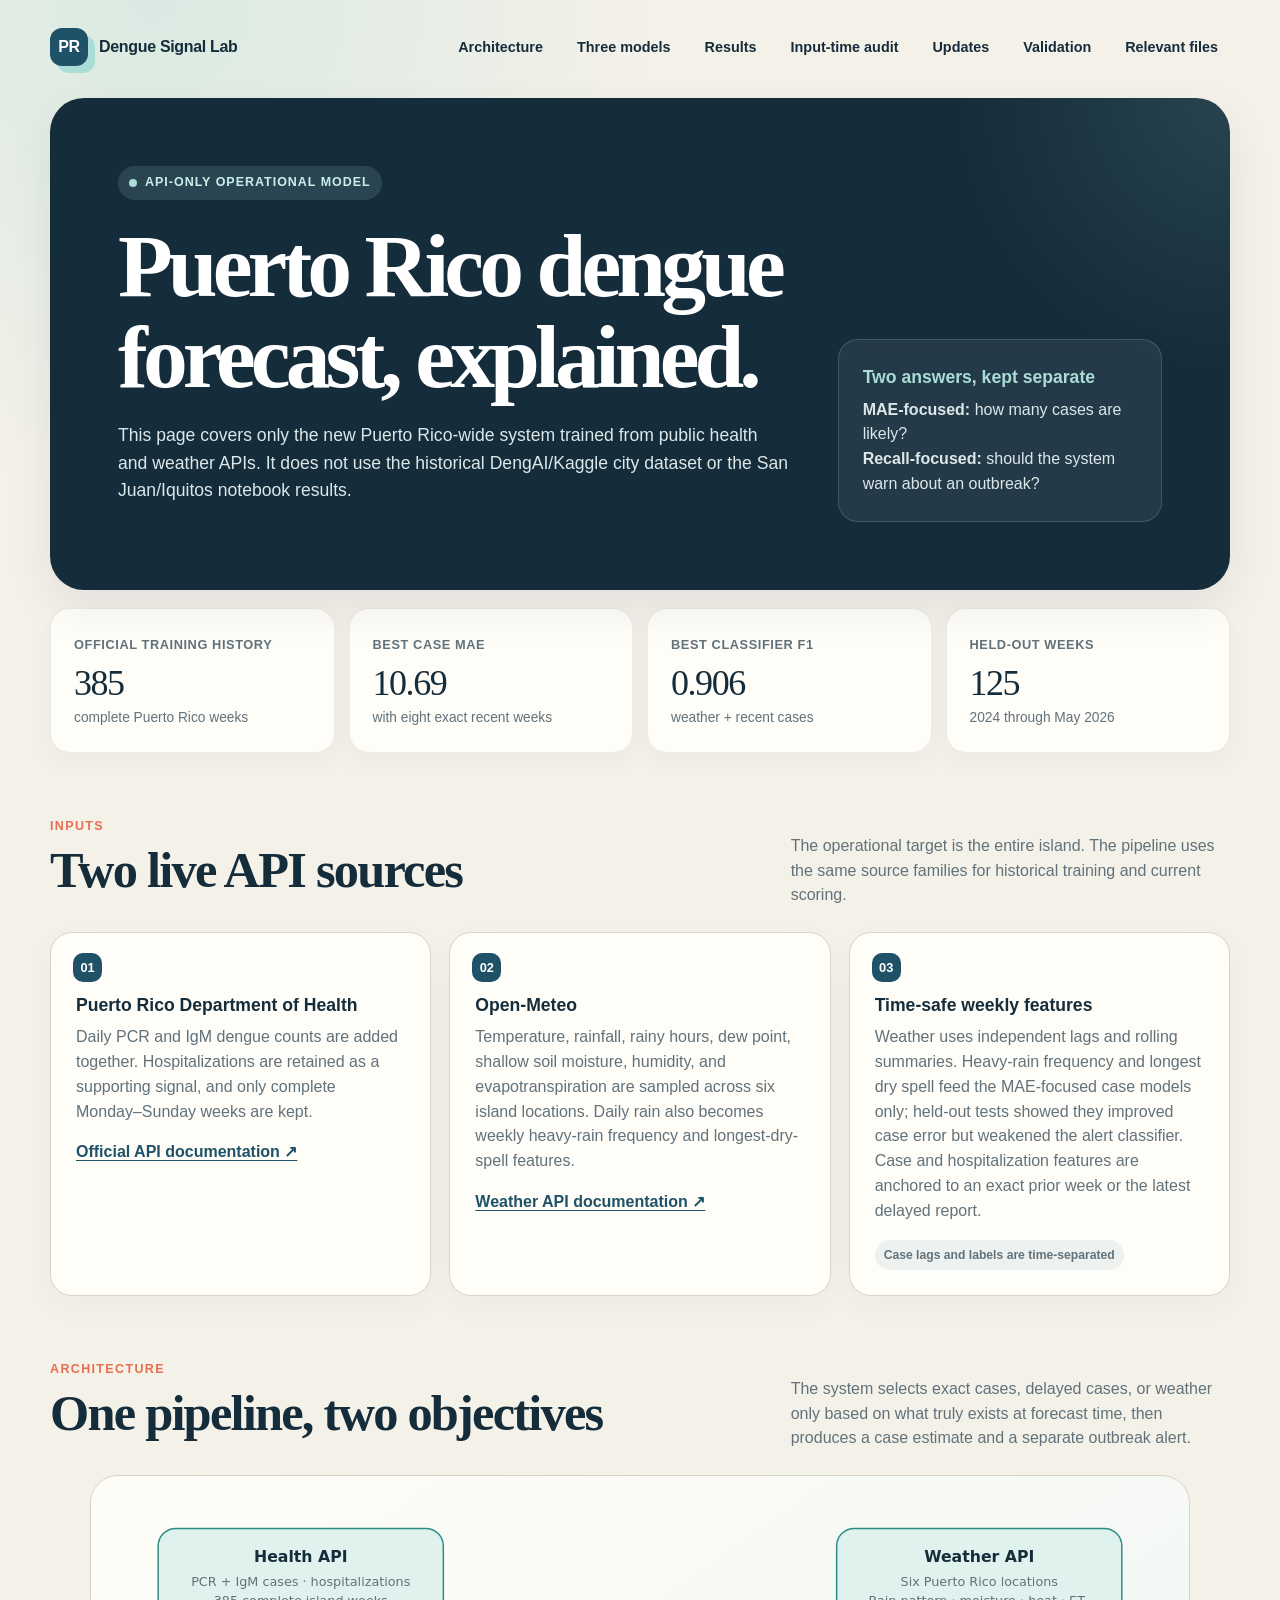
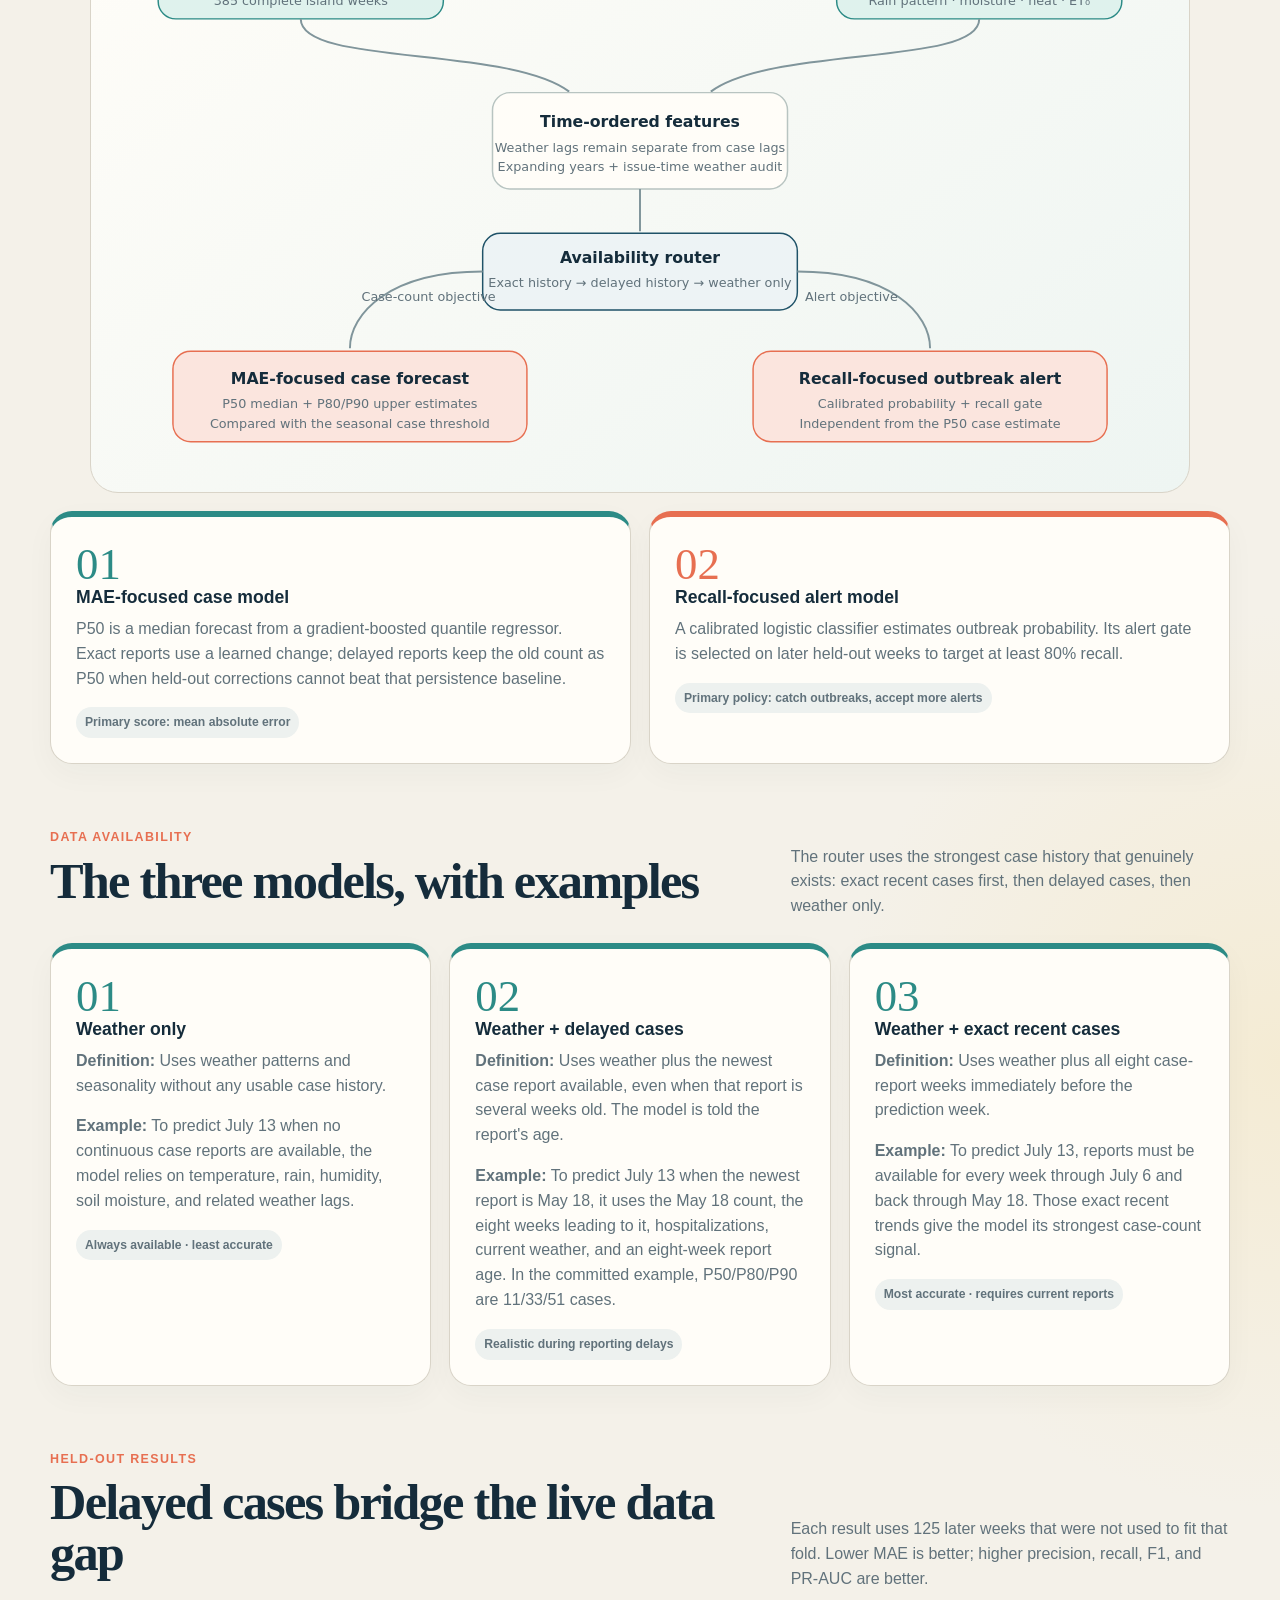
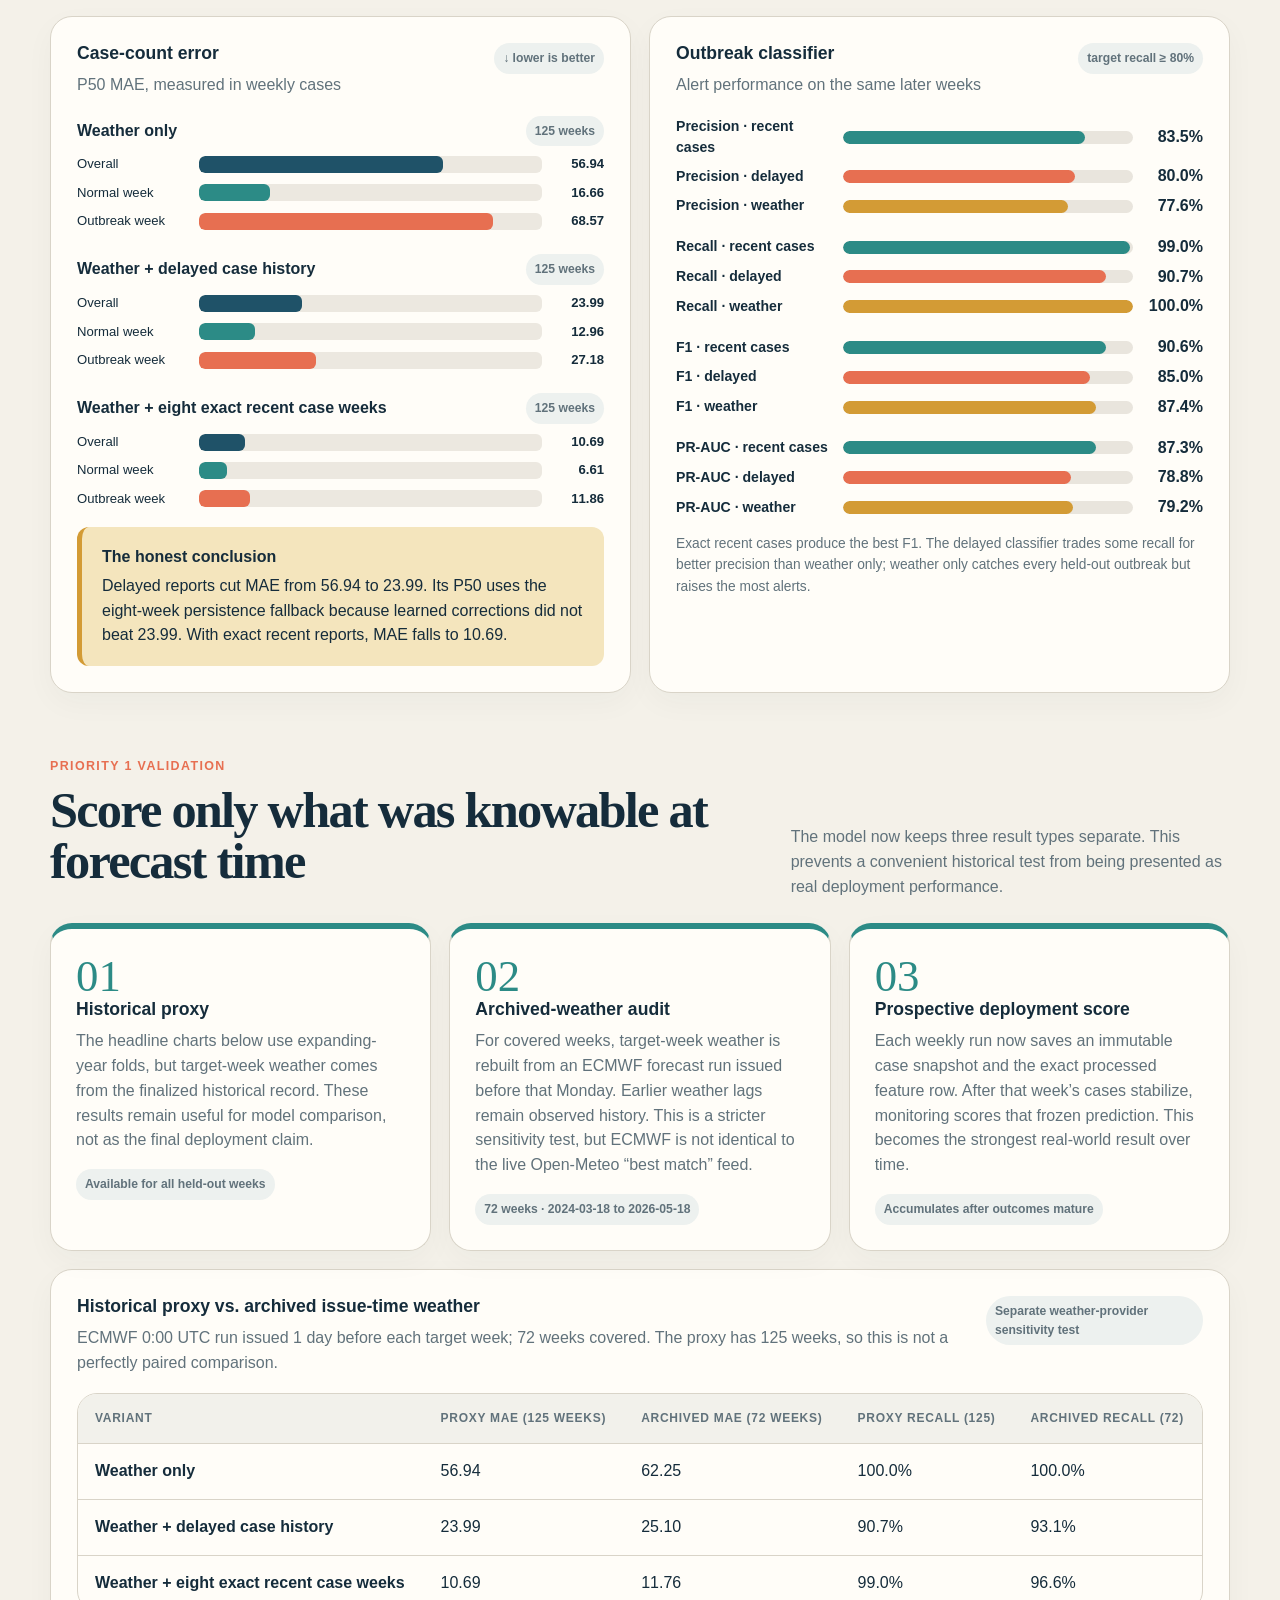
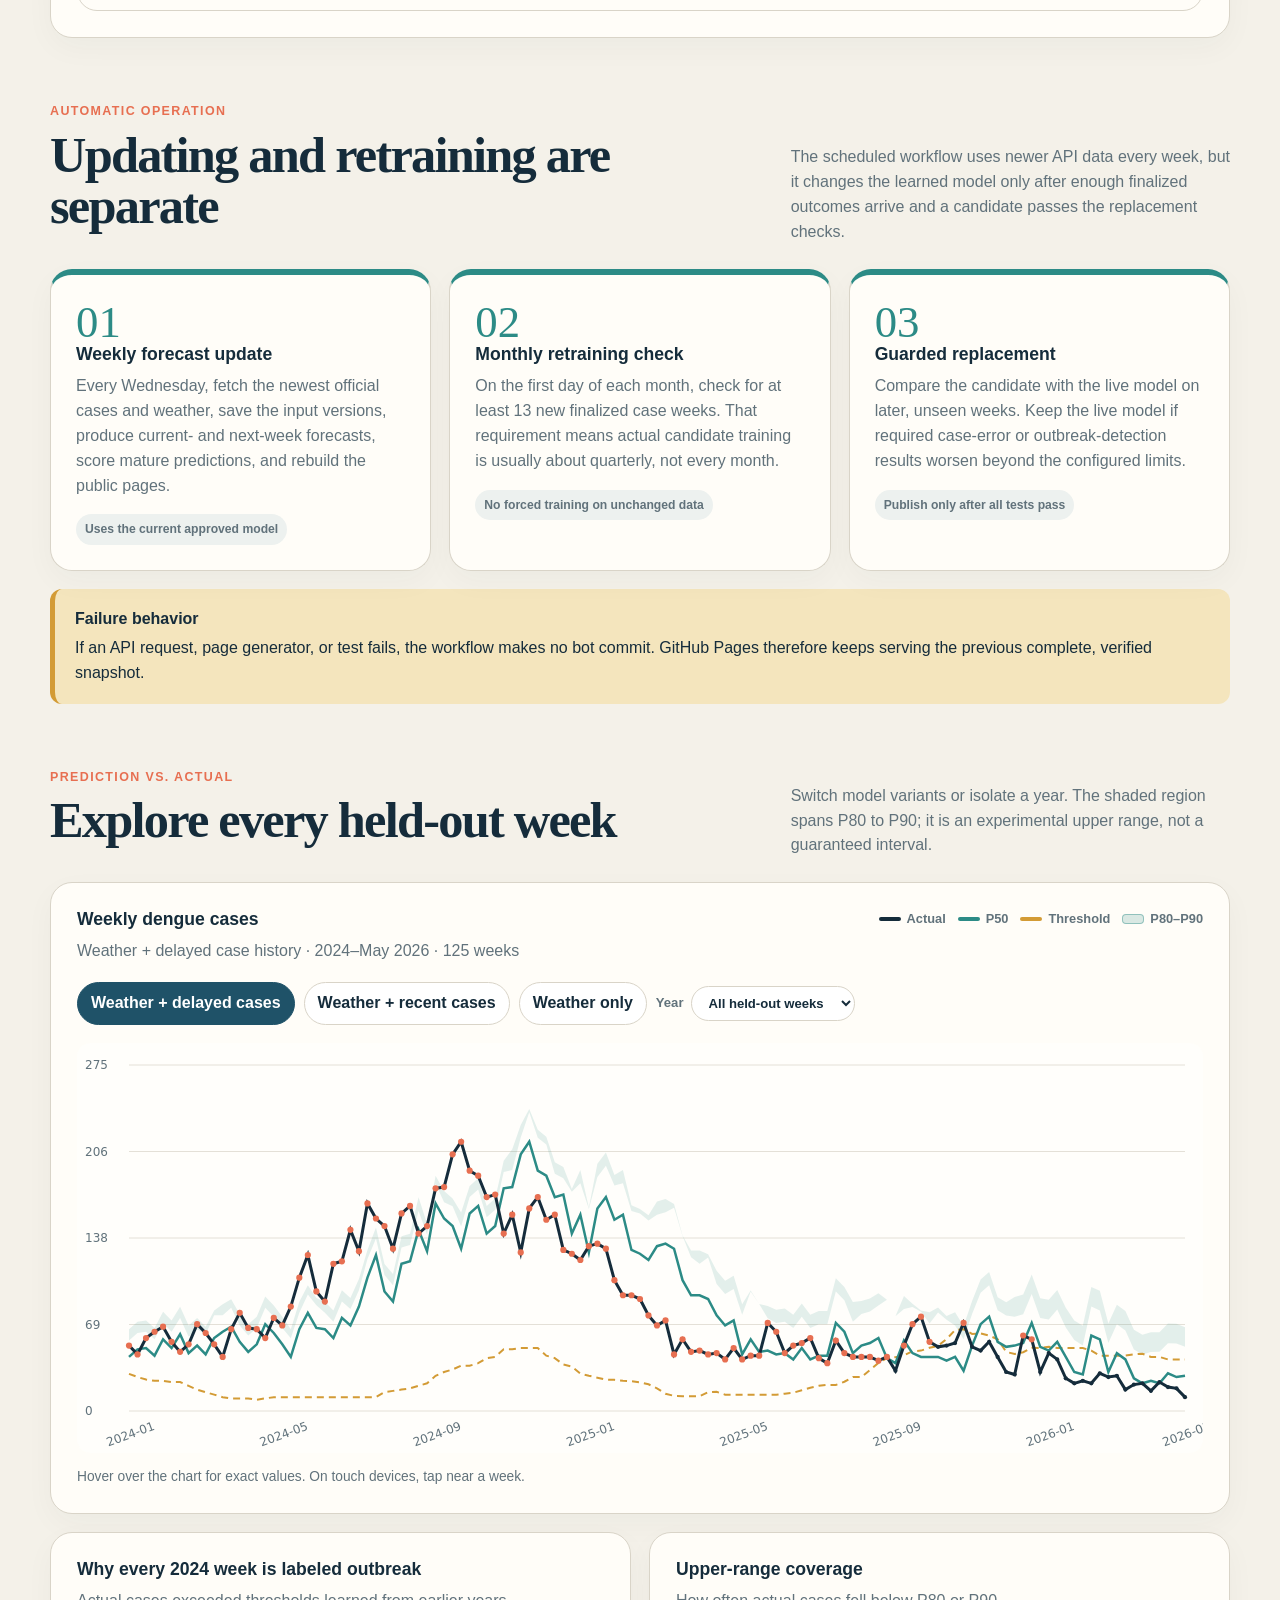
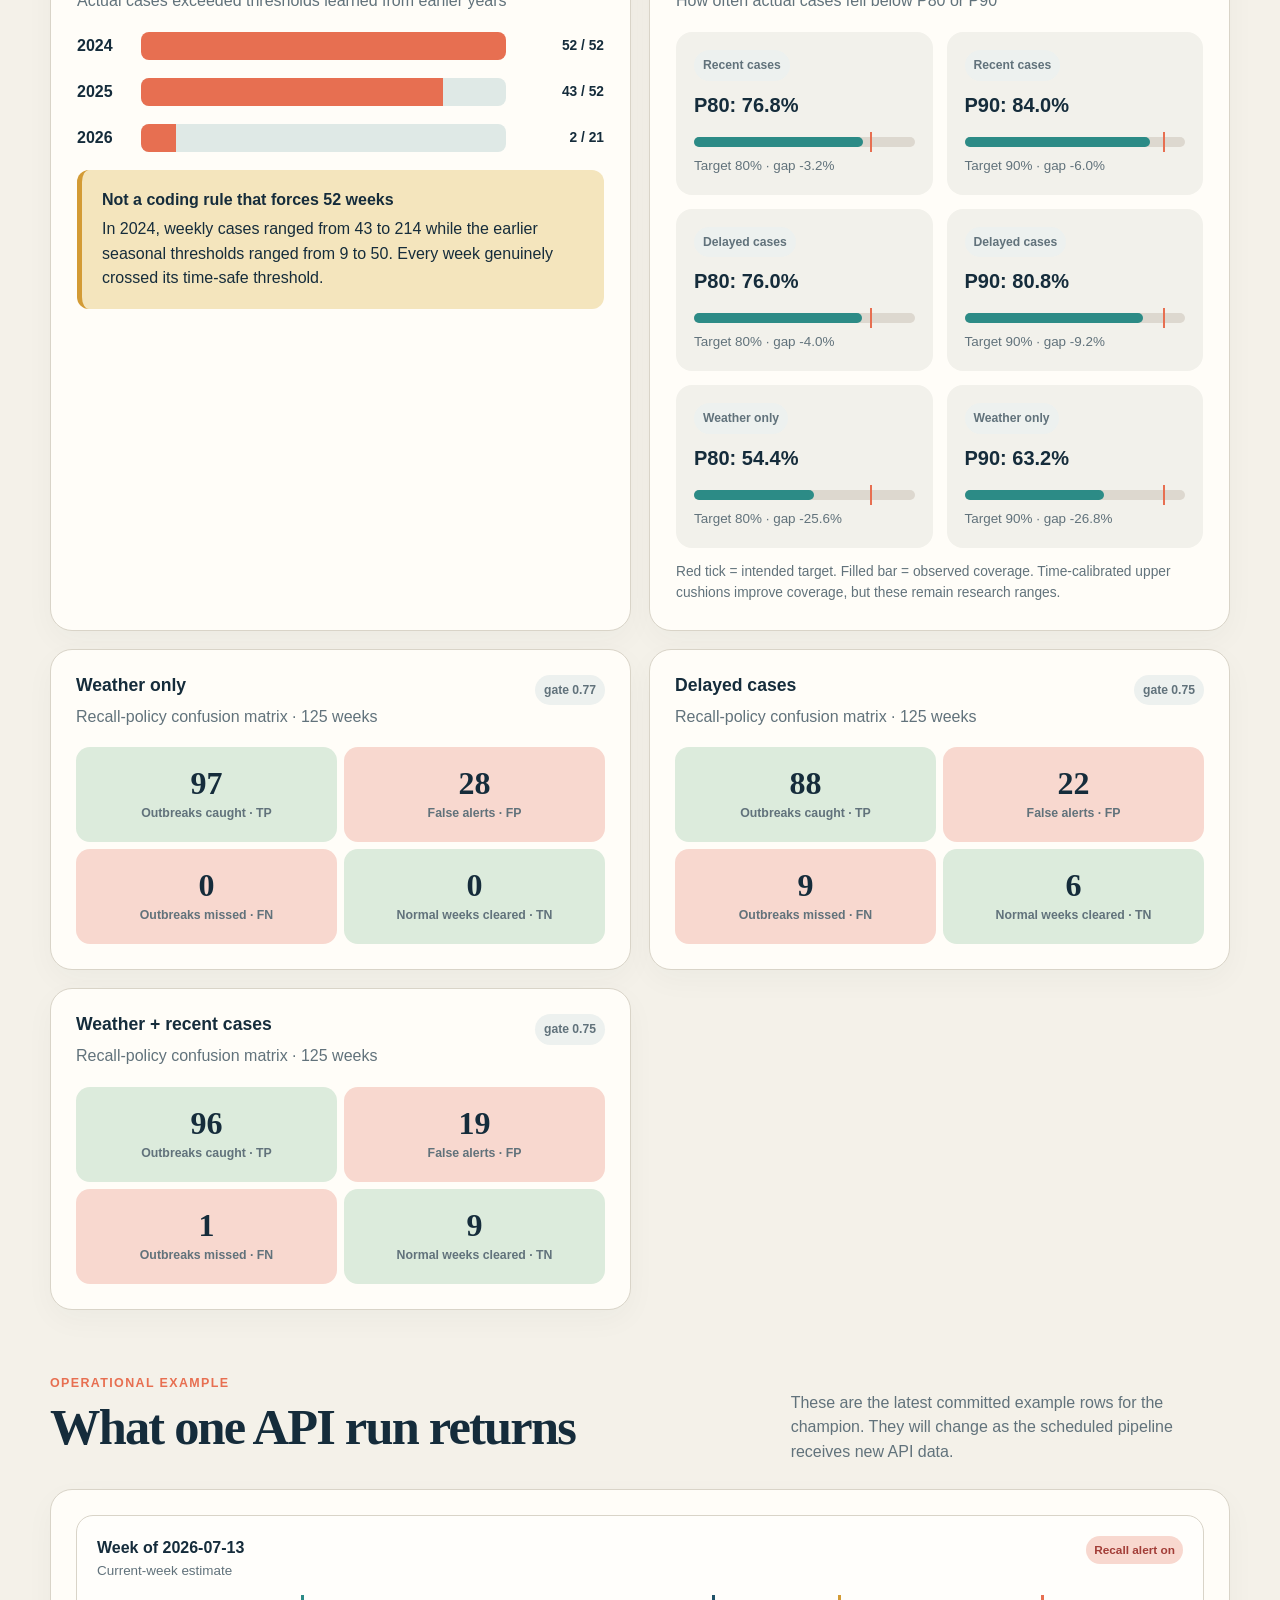
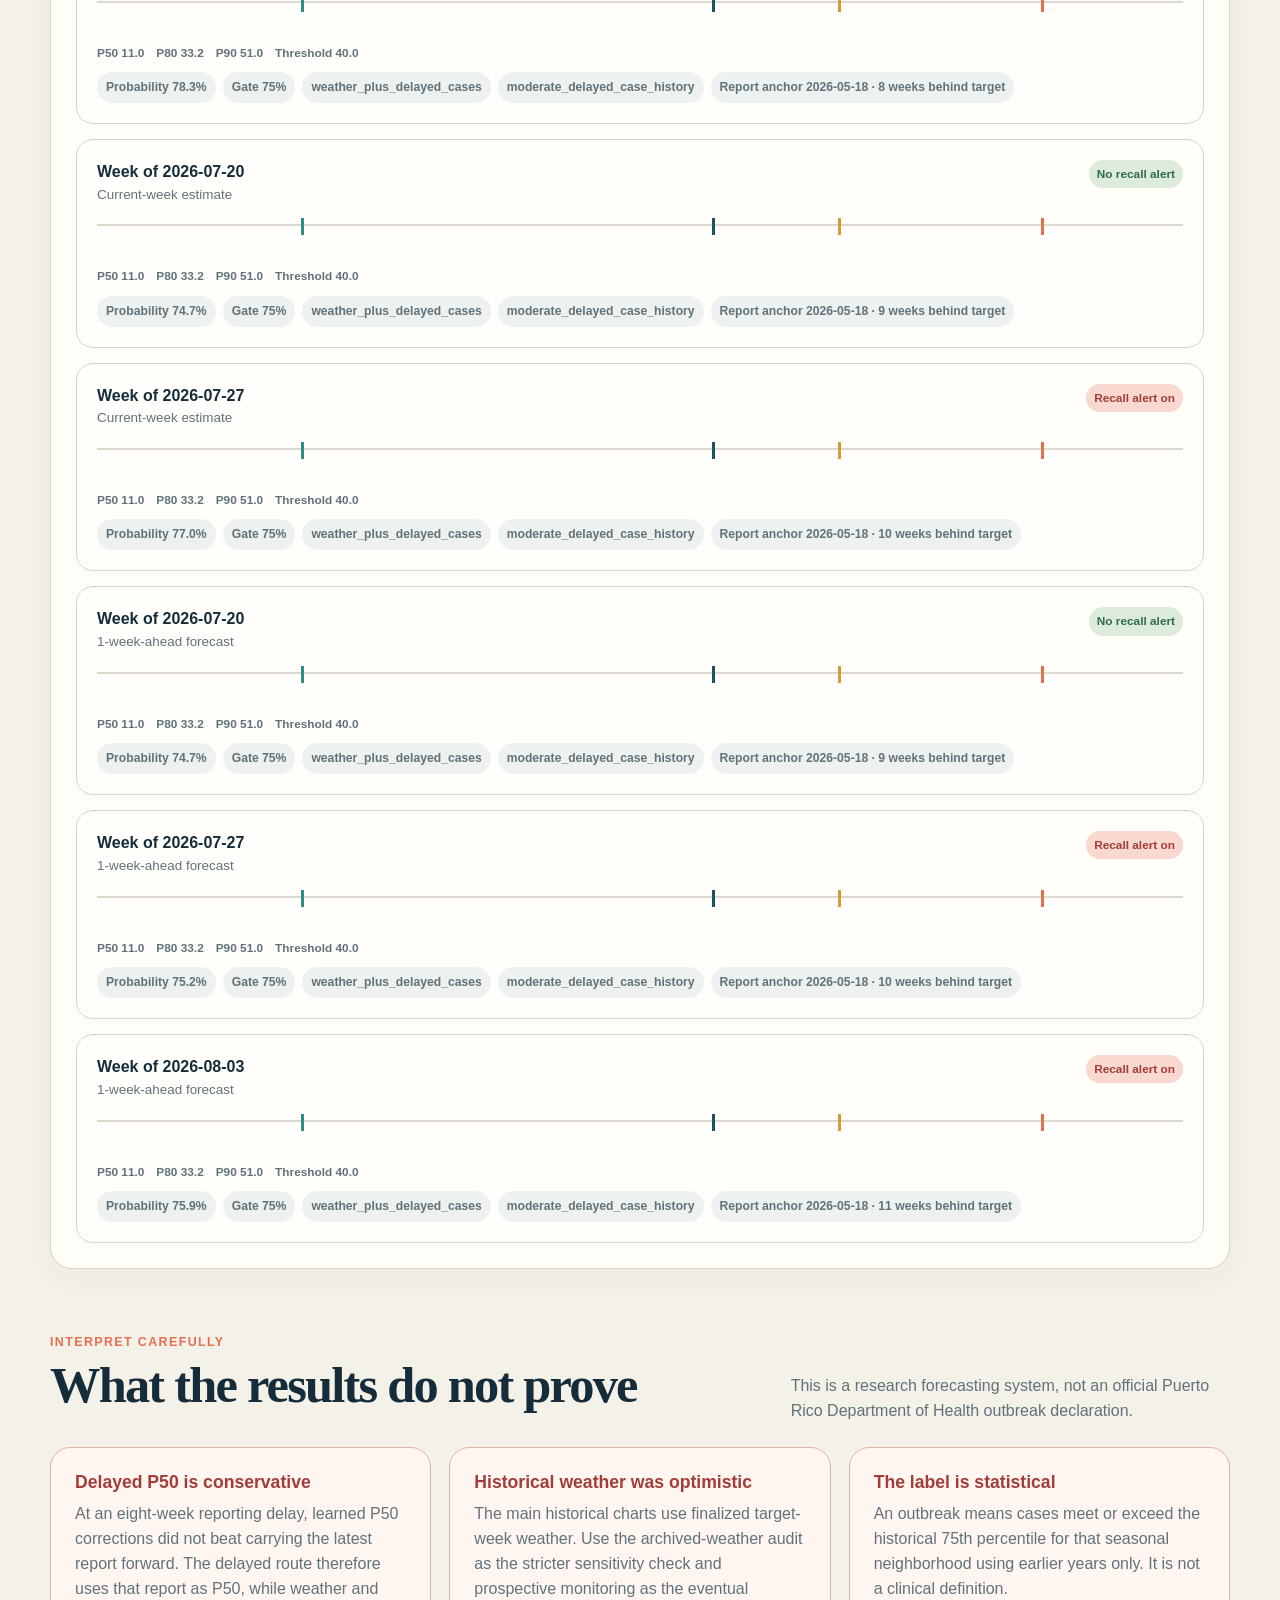
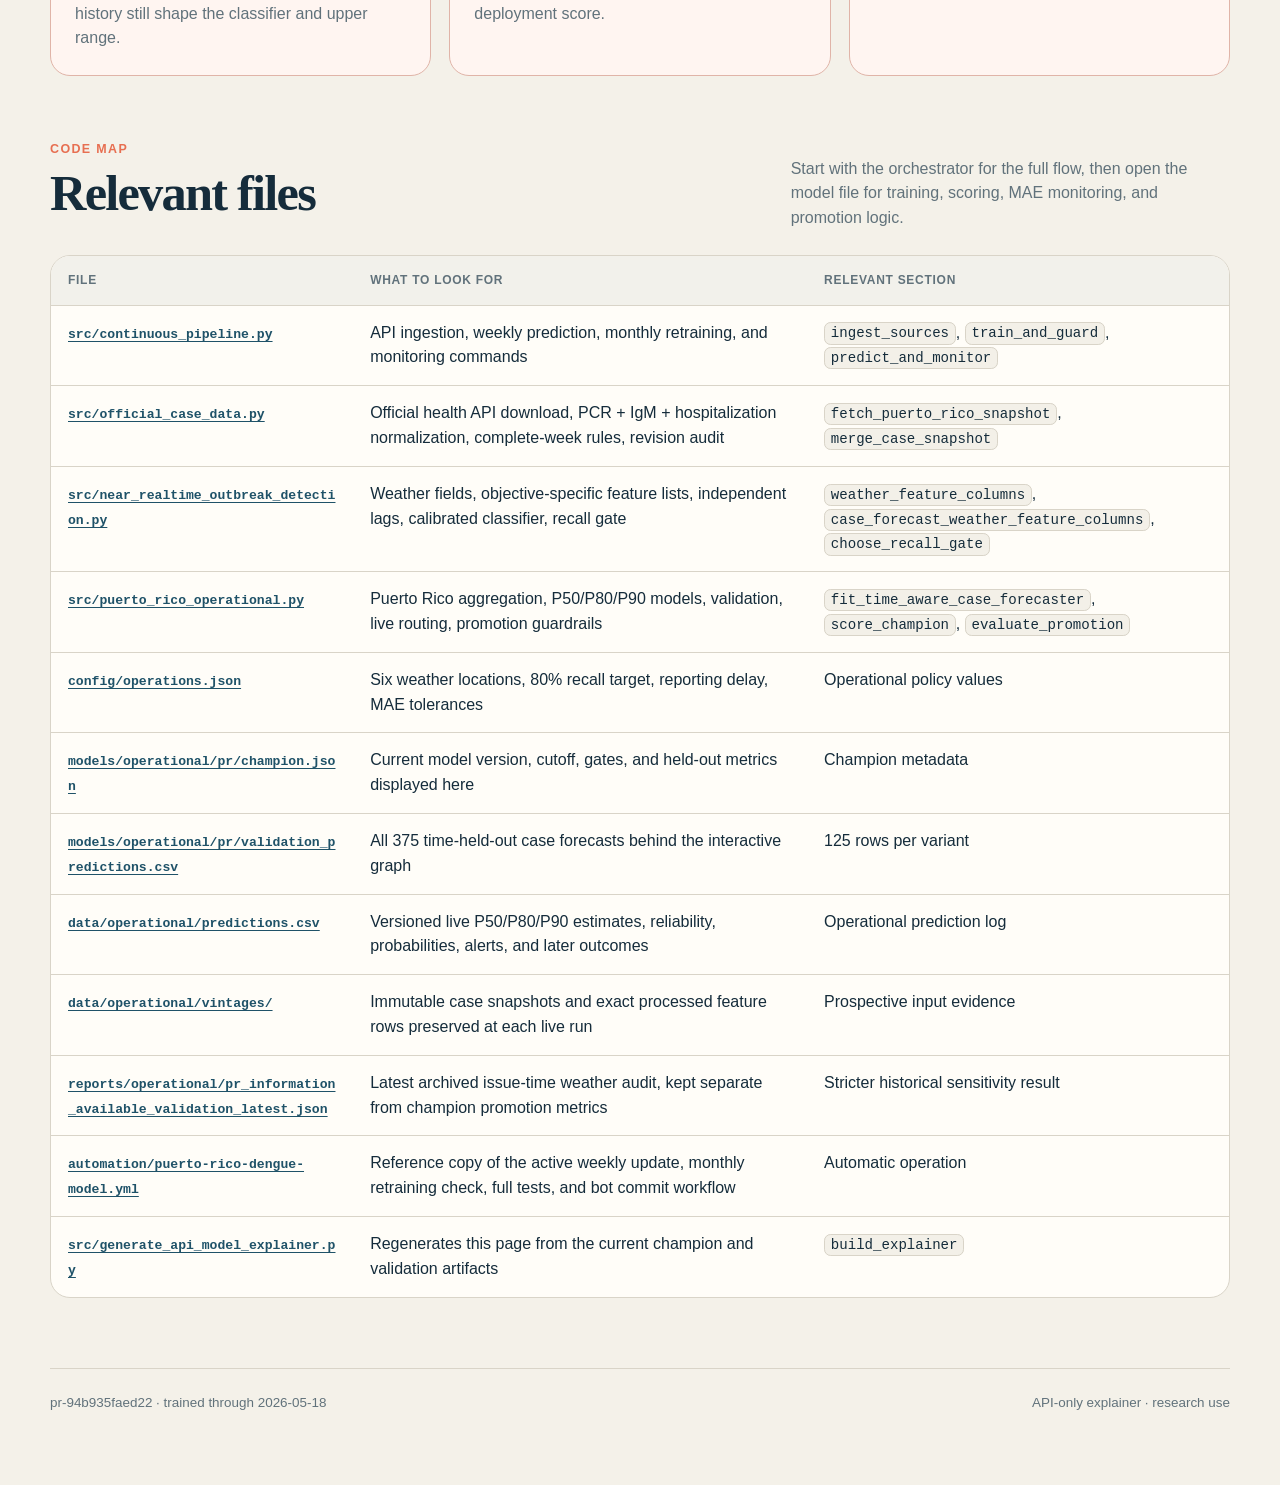
==== commit 0ef8fb67: "feat: automate Puerto Rico model updates" ====
--- a/2026-07-25_Nathan_Nguyen_API_Model/docs/puerto-rico-api-model-explainer.html
+++ b/2026-07-25_Nathan_Nguyen_API_Model/docs/puerto-rico-api-model-explainer.html
@@ -380,6 +380,7 @@
         <a href="#models">Three models</a>
         <a href="#results">Results</a>
         <a href="#availability-audit">Input-time audit</a>
+        <a href="#automation">Updates</a>
         <a href="#validation">Validation</a>
         <a href="#files">Relevant files</a>
       </div>
@@ -577,6 +578,34 @@
         <div class="chart-title-row"><div><h3>Historical proxy vs. archived issue-time weather</h3><p id="auditSummary">Loading the latest audit…</p></div><span class="pill">Separate weather-provider sensitivity test</span></div>
         <div class="file-table-wrap" id="auditMetrics"></div>
       </article>
+    </section>
+
+    <section class="section" id="automation">
+      <div class="section-head">
+        <div><div class="section-kicker">Automatic operation</div><h2>Updating and retraining are separate</h2></div>
+        <p>The scheduled workflow uses newer API data every week, but it changes the learned model only after enough finalized outcomes arrive and a candidate passes the replacement checks.</p>
+      </div>
+      <div class="grid-3">
+        <article class="card objective">
+          <div class="objective-number">01</div>
+          <h3>Weekly forecast update</h3>
+          <p>Every Wednesday, fetch the newest official cases and weather, save the input versions, produce current- and next-week forecasts, score mature predictions, and rebuild the public pages.</p>
+          <span class="pill">Uses the current approved model</span>
+        </article>
+        <article class="card objective">
+          <div class="objective-number">02</div>
+          <h3>Monthly retraining check</h3>
+          <p>On the first day of each month, check for at least 13 new finalized case weeks. That requirement means actual candidate training is usually about quarterly, not every month.</p>
+          <span class="pill">No forced training on unchanged data</span>
+        </article>
+        <article class="card objective">
+          <div class="objective-number">03</div>
+          <h3>Guarded replacement</h3>
+          <p>Compare the candidate with the live model on later, unseen weeks. Keep the live model if required case-error or outbreak-detection results worsen beyond the configured limits.</p>
+          <span class="pill">Publish only after all tests pass</span>
+        </article>
+      </div>
+      <div class="callout" style="margin-top:18px"><strong>Failure behavior</strong>If an API request, page generator, or test fails, the workflow makes no bot commit. GitHub Pages therefore keeps serving the previous complete, verified snapshot.</div>
     </section>
 
     <section class="section" id="validation">
@@ -659,8 +688,7 @@
             <tr><td><a class="file-link" href="../data/operational/predictions.csv">data/operational/predictions.csv</a></td><td>Versioned live P50/P80/P90 estimates, reliability, probabilities, alerts, and later outcomes</td><td>Operational prediction log</td></tr>
             <tr><td><a class="file-link" href="../data/operational/vintages/">data/operational/vintages/</a></td><td>Immutable case snapshots and exact processed feature rows preserved at each live run</td><td>Prospective input evidence</td></tr>
             <tr><td><a class="file-link" href="../reports/operational/pr_information_available_validation_latest.json">reports/operational/pr_information_available_validation_latest.json</a></td><td>Latest archived issue-time weather audit, kept separate from champion promotion metrics</td><td>Stricter historical sensitivity result</td></tr>
-            <tr><td><a class="file-link" href="../.github/workflows/weekly-operational-update.yml">.github/workflows/weekly-operational-update.yml</a></td><td>Scheduled API refresh, prediction, monitoring, tests, and bot commit</td><td>Weekly automation</td></tr>
-            <tr><td><a class="file-link" href="../.github/workflows/monthly-guarded-retraining.yml">.github/workflows/monthly-guarded-retraining.yml</a></td><td>Scheduled candidate training and guarded promotion</td><td>Monthly automation</td></tr>
+            <tr><td><a class="file-link" href="../automation/puerto-rico-dengue-model.yml">automation/puerto-rico-dengue-model.yml</a></td><td>Reference copy of the active weekly update, monthly retraining check, full tests, and bot commit workflow</td><td>Automatic operation</td></tr>
             <tr><td><a class="file-link" href="../src/generate_api_model_explainer.py">src/generate_api_model_explainer.py</a></td><td>Regenerates this page from the current champion and validation artifacts</td><td><code>build_explainer</code></td></tr>
           </tbody>
         </table>
@@ -675,7 +703,7 @@
   <script>
     const MODEL = {"case_forecast_residual_scales":{"weather_plus_delayed_cases":{"0.5":0.0,"0.8":0.0,"0.9":0.0},"weather_plus_recent_cases":{"0.5":0.5,"0.8":1.2000000000000002,"0.9":1.5}},"case_forecast_schema_version":6,"case_forecast_upper_offsets":{"weather_only":{"0.8":100.40374108503126,"0.9":127.04768865292253},"weather_plus_delayed_cases":{"0.8":22.200000000000003,"0.9":40.0},"weather_plus_recent_cases":{"0.8":10.033457039278103,"0.9":18.201448643471018}},"case_source_publication_date":"2026-06-04T15:56:55.527867Z","created_at_utc":"2026-07-18T16:42:33.746084+00:00","delayed_case_training_age_weeks":[4,12],"delayed_case_validation_age_weeks":8,"feature_manifest":{"delayed_health":["delayed_cases_latest","delayed_cases_lag_1","delayed_cases_lag_2","delayed_cases_lag_4","delayed_cases_mean_4","delayed_cases_mean_8","delayed_cases_change_1","delayed_hospitalized_latest","delayed_hospitalized_mean_4","delayed_hospitalization_rate_mean_4","report_age_weeks"],"exact_health":["cases_lag_1","cases_lag_2","cases_lag_4","cases_mean_4","cases_mean_8","cases_change_1","hospitalized_lag_1","hospitalized_lag_2","hospitalized_mean_4","hospitalization_rate_mean_4"],"weather":["week_sin_1","week_cos_1","week_sin_2","week_cos_2","temperature_2m_mean_lag_0","temperature_2m_mean_lag_2","temperature_2m_mean_lag_4","temperature_2m_mean_lag_8","temperature_2m_mean_rolling_4","temperature_2m_mean_rolling_8","temperature_2m_max_lag_0","temperature_2m_max_lag_2","temperature_2m_max_lag_4","temperature_2m_max_lag_8","temperature_2m_max_rolling_4","temperature_2m_max_rolling_8","temperature_2m_min_lag_0","temperature_2m_min_lag_2","temperature_2m_min_lag_4","temperature_2m_min_lag_8","temperature_2m_min_rolling_4","temperature_2m_min_rolling_8","precipitation_sum_lag_0","precipitation_sum_lag_2","precipitation_sum_lag_4","precipitation_sum_lag_8","precipitation_sum_rolling_4","precipitation_sum_rolling_8","precipitation_hours_lag_0","precipitation_hours_lag_2","precipitation_hours_lag_4","precipitation_hours_lag_8","precipitation_hours_rolling_4","precipitation_hours_rolling_8","relative_humidity_2m_mean_lag_0","relative_humidity_2m_mean_lag_2","relative_humidity_2m_mean_lag_4","relative_humidity_2m_mean_lag_8","relative_humidity_2m_mean_rolling_4","relative_humidity_2m_mean_rolling_8","dew_point_2m_mean_lag_0","dew_point_2m_mean_lag_2","dew_point_2m_mean_lag_4","dew_point_2m_mean_lag_8","dew_point_2m_mean_rolling_4","dew_point_2m_mean_rolling_8","soil_moisture_0_to_7cm_mean_lag_0","soil_moisture_0_to_7cm_mean_lag_2","soil_moisture_0_to_7cm_mean_lag_4","soil_moisture_0_to_7cm_mean_lag_8","soil_moisture_0_to_7cm_mean_rolling_4","soil_moisture_0_to_7cm_mean_rolling_8","et0_fao_evapotranspiration_lag_0","et0_fao_evapotranspiration_lag_2","et0_fao_evapotranspiration_lag_4","et0_fao_evapotranspiration_lag_8","et0_fao_evapotranspiration_rolling_4","et0_fao_evapotranspiration_rolling_8","wet_day_count_lag_0","wet_day_count_lag_2","wet_day_count_lag_4","wet_day_count_lag_8","wet_day_count_rolling_4","wet_day_count_rolling_8","max_daily_rainfall_lag_0","max_daily_rainfall_lag_2","max_daily_rainfall_lag_4","max_daily_rainfall_lag_8","max_daily_rainfall_rolling_4","max_daily_rainfall_rolling_8"],"weather_case_forecast":["week_sin_1","week_cos_1","week_sin_2","week_cos_2","temperature_2m_mean_lag_0","temperature_2m_mean_lag_2","temperature_2m_mean_lag_4","temperature_2m_mean_lag_8","temperature_2m_mean_rolling_4","temperature_2m_mean_rolling_8","temperature_2m_max_lag_0","temperature_2m_max_lag_2","temperature_2m_max_lag_4","temperature_2m_max_lag_8","temperature_2m_max_rolling_4","temperature_2m_max_rolling_8","temperature_2m_min_lag_0","temperature_2m_min_lag_2","temperature_2m_min_lag_4","temperature_2m_min_lag_8","temperature_2m_min_rolling_4","temperature_2m_min_rolling_8","precipitation_sum_lag_0","precipitation_sum_lag_2","precipitation_sum_lag_4","precipitation_sum_lag_8","precipitation_sum_rolling_4","precipitation_sum_rolling_8","precipitation_hours_lag_0","precipitation_hours_lag_2","precipitation_hours_lag_4","precipitation_hours_lag_8","precipitation_hours_rolling_4","precipitation_hours_rolling_8","relative_humidity_2m_mean_lag_0","relative_humidity_2m_mean_lag_2","relative_humidity_2m_mean_lag_4","relative_humidity_2m_mean_lag_8","relative_humidity_2m_mean_rolling_4","relative_humidity_2m_mean_rolling_8","dew_point_2m_mean_lag_0","dew_point_2m_mean_lag_2","dew_point_2m_mean_lag_4","dew_point_2m_mean_lag_8","dew_point_2m_mean_rolling_4","dew_point_2m_mean_rolling_8","soil_moisture_0_to_7cm_mean_lag_0","soil_moisture_0_to_7cm_mean_lag_2","soil_moisture_0_to_7cm_mean_lag_4","soil_moisture_0_to_7cm_mean_lag_8","soil_moisture_0_to_7cm_mean_rolling_4","soil_moisture_0_to_7cm_mean_rolling_8","et0_fao_evapotranspiration_lag_0","et0_fao_evapotranspiration_lag_2","et0_fao_evapotranspiration_lag_4","et0_fao_evapotranspiration_lag_8","et0_fao_evapotranspiration_rolling_4","et0_fao_evapotranspiration_rolling_8","wet_day_count_lag_0","wet_day_count_lag_2","wet_day_count_lag_4","wet_day_count_lag_8","wet_day_count_rolling_4","wet_day_count_rolling_8","max_daily_rainfall_lag_0","max_daily_rainfall_lag_2","max_daily_rainfall_lag_4","max_daily_rainfall_lag_8","max_daily_rainfall_rolling_4","max_daily_rainfall_rolling_8","heavy_rain_day_count_lag_0","heavy_rain_day_count_lag_2","heavy_rain_day_count_lag_4","heavy_rain_day_count_lag_8","heavy_rain_day_count_rolling_4","heavy_rain_day_count_rolling_8","longest_dry_spell_days_lag_0","longest_dry_spell_days_lag_2","longest_dry_spell_days_lag_4","longest_dry_spell_days_lag_8","longest_dry_spell_days_rolling_4","longest_dry_spell_days_rolling_8"]},"geography":"pr","geography_name":"Puerto Rico","model_schema_version":5,"model_version":"pr-94b935faed22","outbreak_definition":"seasonal_prior_years_q75","training_data_cutoff":"2026-05-18","training_rows":385,"training_weather_cache_state":"fresh_cache","weather_only_alert_gate":0.77,"weather_only_case_forecast_metrics":{"held_out_rows":125.0,"mae":56.943066772667564,"median_absolute_error":42.3482976376455,"normal_week_mae":16.65634758361734,"outbreak_week_mae":68.57222282723875,"p50_threshold_precision":0.9016393442622951,"p50_threshold_recall":0.5670103092783505,"p50_used_persistence_fallback":false,"p80_coverage":0.544,"p80_pinball_loss":29.318920381709127,"p90_coverage":0.632,"p90_pinball_loss":28.304244759202135,"persistence_mae":10.904},"weather_only_metrics":{"brier":0.17382347473432308,"f1":0.8738738738738738,"held_out_rows":125.0,"pr_auc":0.7917180390060263,"precision":0.776,"recall":1.0},"weather_plus_delayed_cases_alert_gate":0.75,"weather_plus_delayed_cases_case_forecast_metrics":{"held_out_rows":125.0,"mae":23.992,"median_absolute_error":19.0,"normal_week_mae":12.964285714285714,"outbreak_week_mae":27.175257731958762,"p50_threshold_precision":0.9117647058823529,"p50_threshold_recall":0.9587628865979382,"p50_used_persistence_fallback":true,"p80_coverage":0.76,"p80_pinball_loss":10.30684742465833,"p90_coverage":0.808,"p90_pinball_loss":6.999535863476987,"persistence_mae":23.992},"weather_plus_delayed_cases_metrics":{"brier":0.17203933693225876,"f1":0.8502415458937198,"held_out_rows":125.0,"pr_auc":0.78769330035575,"precision":0.8,"recall":0.9072164948453608},"weather_plus_recent_cases_alert_gate":0.75,"weather_plus_recent_cases_case_forecast_metrics":{"held_out_rows":125.0,"mae":10.686124023049931,"median_absolute_error":7.658445808312507,"normal_week_mae":6.614882701055818,"outbreak_week_mae":11.861327703625552,"p50_threshold_precision":0.9591836734693877,"p50_threshold_recall":0.9690721649484536,"p50_used_persistence_fallback":false,"p80_coverage":0.768,"p80_pinball_loss":4.376428347672742,"p90_coverage":0.84,"p90_pinball_loss":3.2109364516979784,"persistence_mae":10.904},"weather_plus_recent_cases_metrics":{"brier":0.1627410292581998,"f1":0.9056603773584906,"held_out_rows":125.0,"pr_auc":0.872615930861263,"precision":0.8347826086956521,"recall":0.9896907216494846}};
     const VALIDATION = [{"date":"2024-01-01","year":2024,"variant":"weather_only","actual":52.0,"threshold":29.5,"outbreak":1,"p50":20.771,"p80":49.966,"p90":56.125},{"date":"2024-01-08","year":2024,"variant":"weather_only","actual":45.0,"threshold":27.0,"outbreak":1,"p50":22.238,"p80":51.433,"p90":57.592},{"date":"2024-01-15","year":2024,"variant":"weather_only","actual":58.0,"threshold":25.0,"outbreak":1,"p50":22.594,"p80":51.79,"p90":57.949},{"date":"2024-01-22","year":2024,"variant":"weather_only","actual":63.0,"threshold":24.0,"outbreak":1,"p50":19.859,"p80":49.055,"p90":55.214},{"date":"2024-01-29","year":2024,"variant":"weather_only","actual":67.0,"threshold":24.0,"outbreak":1,"p50":21.9,"p80":51.096,"p90":57.255},{"date":"2024-02-05","year":2024,"variant":"weather_only","actual":55.0,"threshold":23.0,"outbreak":1,"p50":23.956,"p80":53.151,"p90":59.31},{"date":"2024-02-12","year":2024,"variant":"weather_only","actual":47.0,"threshold":23.0,"outbreak":1,"p50":23.418,"p80":52.614,"p90":58.773},{"date":"2024-02-19","year":2024,"variant":"weather_only","actual":53.0,"threshold":20.0,"outbreak":1,"p50":18.387,"p80":47.582,"p90":53.741},{"date":"2024-02-26","year":2024,"variant":"weather_only","actual":69.0,"threshold":17.0,"outbreak":1,"p50":18.148,"p80":47.343,"p90":53.502},{"date":"2024-03-04","year":2024,"variant":"weather_only","actual":62.0,"threshold":15.0,"outbreak":1,"p50":14.381,"p80":43.576,"p90":49.736},{"date":"2024-03-11","year":2024,"variant":"weather_only","actual":53.0,"threshold":13.0,"outbreak":1,"p50":15.065,"p80":44.26,"p90":50.419},{"date":"2024-03-18","year":2024,"variant":"weather_only","actual":43.0,"threshold":11.0,"outbreak":1,"p50":15.346,"p80":44.542,"p90":50.701},{"date":"2024-03-25","year":2024,"variant":"weather_only","actual":65.0,"threshold":10.0,"outbreak":1,"p50":16.502,"p80":45.697,"p90":51.856},{"date":"2024-04-01","year":2024,"variant":"weather_only","actual":78.0,"threshold":10.0,"outbreak":1,"p50":10.211,"p80":39.407,"p90":45.566},{"date":"2024-04-08","year":2024,"variant":"weather_only","actual":66.0,"threshold":10.0,"outbreak":1,"p50":9.768,"p80":38.963,"p90":45.123},{"date":"2024-04-15","year":2024,"variant":"weather_only","actual":65.0,"threshold":9.0,"outbreak":1,"p50":9.113,"p80":38.309,"p90":44.468},{"date":"2024-04-22","year":2024,"variant":"weather_only","actual":58.0,"threshold":10.0,"outbreak":1,"p50":10.388,"p80":39.583,"p90":45.742},{"date":"2024-04-29","year":2024,"variant":"weather_only","actual":74.0,"threshold":11.0,"outbreak":1,"p50":11.349,"p80":40.544,"p90":46.704},{"date":"2024-05-06","year":2024,"variant":"weather_only","actual":68.0,"threshold":11.0,"outbreak":1,"p50":13.405,"p80":42.6,"p90":48.759},{"date":"2024-05-13","year":2024,"variant":"weather_only","actual":83.0,"threshold":11.0,"outbreak":1,"p50":13.985,"p80":43.181,"p90":49.34},{"date":"2024-05-20","year":2024,"variant":"weather_only","actual":106.0,"threshold":11.0,"outbreak":1,"p50":13.142,"p80":42.337,"p90":48.496},{"date":"2024-05-27","year":2024,"variant":"weather_only","actual":124.0,"threshold":11.0,"outbreak":1,"p50":16.071,"p80":45.267,"p90":51.426},{"date":"2024-06-03","year":2024,"variant":"weather_only","actual":95.0,"threshold":11.0,"outbreak":1,"p50":16.186,"p80":45.382,"p90":51.541},{"date":"2024-06-10","year":2024,"variant":"weather_only","actual":87.0,"threshold":11.0,"outbreak":1,"p50":16.113,"p80":45.308,"p90":51.467},{"date":"2024-06-17","year":2024,"variant":"weather_only","actual":117.0,"threshold":11.0,"outbreak":1,"p50":13.624,"p80":42.82,"p90":48.979},{"date":"2024-06-24","year":2024,"variant":"weather_only","actual":119.0,"threshold":11.0,"outbreak":1,"p50":20.063,"p80":49.258,"p90":55.417},{"date":"2024-07-01","year":2024,"variant":"weather_only","actual":144.0,"threshold":11.0,"outbreak":1,"p50":21.605,"p80":50.8,"p90":56.96},{"date":"2024-07-08","year":2024,"variant":"weather_only","actual":127.0,"threshold":11.0,"outbreak":1,"p50":18.212,"p80":47.407,"p90":53.566},{"date":"2024-07-15","year":2024,"variant":"weather_only","actual":165.0,"threshold":11.0,"outbreak":1,"p50":27.087,"p80":56.283,"p90":62.442},{"date":"2024-07-22","year":2024,"variant":"weather_only","actual":153.0,"threshold":11.0,"outbreak":1,"p50":28.486,"p80":57.681,"p90":63.84},{"date":"2024-07-29","year":2024,"variant":"weather_only","actual":147.0,"threshold":15.0,"outbreak":1,"p50":25.242,"p80":54.438,"p90":60.597},{"date":"2024-08-05","year":2024,"variant":"weather_only","actual":129.0,"threshold":16.0,"outbreak":1,"p50":29.339,"p80":58.535,"p90":64.694},{"date":"2024-08-12","year":2024,"variant":"weather_only","actual":157.0,"threshold":17.0,"outbreak":1,"p50":20.243,"p80":49.438,"p90":55.597},{"date":"2024-08-19","year":2024,"variant":"weather_only","actual":163.0,"threshold":18.0,"outbreak":1,"p50":23.647,"p80":52.842,"p90":59.002},{"date":"2024-08-26","year":2024,"variant":"weather_only","actual":141.0,"threshold":20.0,"outbreak":1,"p50":26.92,"p80":56.115,"p90":62.274},{"date":"2024-09-02","year":2024,"variant":"weather_only","actual":147.0,"threshold":22.0,"outbreak":1,"p50":21.388,"p80":50.584,"p90":56.743},{"date":"2024-09-09","year":2024,"variant":"weather_only","actual":177.0,"threshold":28.0,"outbreak":1,"p50":19.373,"p80":48.569,"p90":54.728},{"date":"2024-09-16","year":2024,"variant":"weather_only","actual":178.0,"threshold":31.0,"outbreak":1,"p50":21.711,"p80":50.906,"p90":57.066},{"date":"2024-09-23","year":2024,"variant":"weather_only","actual":204.0,"threshold":33.0,"outbreak":1,"p50":31.385,"p80":60.58,"p90":66.74},{"date":"2024-09-30","year":2024,"variant":"weather_only","actual":214.0,"threshold":36.0,"outbreak":1,"p50":35.306,"p80":64.501,"p90":70.66},{"date":"2024-10-07","year":2024,"variant":"weather_only","actual":191.0,"threshold":36.0,"outbreak":1,"p50":30.823,"p80":60.019,"p90":66.178},{"date":"2024-10-14","year":2024,"variant":"weather_only","actual":187.0,"threshold":38.0,"outbreak":1,"p50":30.873,"p80":60.068,"p90":66.228},{"date":"2024-10-21","year":2024,"variant":"weather_only","actual":170.0,"threshold":42.0,"outbreak":1,"p50":31.31,"p80":60.506,"p90":66.665},{"date":"2024-10-28","year":2024,"variant":"weather_only","actual":172.0,"threshold":43.0,"outbreak":1,"p50":29.359,"p80":58.555,"p90":64.714},{"date":"2024-11-04","year":2024,"variant":"weather_only","actual":141.0,"threshold":49.0,"outbreak":1,"p50":30.457,"p80":59.653,"p90":65.812},{"date":"2024-11-11","year":2024,"variant":"weather_only","actual":156.0,"threshold":49.0,"outbreak":1,"p50":29.994,"p80":59.189,"p90":65.348},{"date":"2024-11-18","year":2024,"variant":"weather_only","actual":126.0,"threshold":50.0,"outbreak":1,"p50":26.951,"p80":56.146,"p90":62.305},{"date":"2024-11-25","year":2024,"variant":"weather_only","actual":161.0,"threshold":50.0,"outbreak":1,"p50":33.258,"p80":62.453,"p90":68.613},{"date":"2024-12-02","year":2024,"variant":"weather_only","actual":170.0,"threshold":50.0,"outbreak":1,"p50":38.088,"p80":67.283,"p90":73.442},{"date":"2024-12-09","year":2024,"variant":"weather_only","actual":152.0,"threshold":44.0,"outbreak":1,"p50":34.633,"p80":63.829,"p90":69.988},{"date":"2024-12-16","year":2024,"variant":"weather_only","actual":156.0,"threshold":42.0,"outbreak":1,"p50":34.537,"p80":63.732,"p90":69.891},{"date":"2024-12-23","year":2024,"variant":"weather_only","actual":128.0,"threshold":37.0,"outbreak":1,"p50":28.695,"p80":57.89,"p90":64.05},{"date":"2024-12-30","year":2025,"variant":"weather_only","actual":125.0,"threshold":35.25,"outbreak":1,"p50":42.854,"p80":113.741,"p90":166.308},{"date":"2025-01-06","year":2025,"variant":"weather_only","actual":120.0,"threshold":29.75,"outbreak":1,"p50":35.841,"p80":106.728,"p90":159.296},{"date":"2025-01-13","year":2025,"variant":"weather_only","actual":131.0,"threshold":28.0,"outbreak":1,"p50":39.378,"p80":110.266,"p90":162.833},{"date":"2025-01-20","year":2025,"variant":"weather_only","actual":133.0,"threshold":26.5,"outbreak":1,"p50":35.699,"p80":106.586,"p90":159.154},{"date":"2025-01-27","year":2025,"variant":"weather_only","actual":129.0,"threshold":25.0,"outbreak":1,"p50":36.059,"p80":106.947,"p90":159.514},{"date":"2025-02-03","year":2025,"variant":"weather_only","actual":104.0,"threshold":24.75,"outbreak":1,"p50":34.823,"p80":105.711,"p90":158.278},{"date":"2025-02-10","year":2025,"variant":"weather_only","actual":92.0,"threshold":24.0,"outbreak":1,"p50":20.263,"p80":91.151,"p90":143.718},{"date":"2025-02-17","year":2025,"variant":"weather_only","actual":92.0,"threshold":23.75,"outbreak":1,"p50":11.335,"p80":82.223,"p90":134.79},{"date":"2025-02-24","year":2025,"variant":"weather_only","actual":89.0,"threshold":22.75,"outbreak":1,"p50":11.412,"p80":82.299,"p90":134.867},{"date":"2025-03-03","year":2025,"variant":"weather_only","actual":76.0,"threshold":21.25,"outbreak":1,"p50":10.055,"p80":80.943,"p90":133.51},{"date":"2025-03-10","year":2025,"variant":"weather_only","actual":68.0,"threshold":18.0,"outbreak":1,"p50":13.686,"p80":84.573,"p90":137.14},{"date":"2025-03-17","year":2025,"variant":"weather_only","actual":72.0,"threshold":13.75,"outbreak":1,"p50":14.01,"p80":84.898,"p90":137.465},{"date":"2025-03-24","year":2025,"variant":"weather_only","actual":45.0,"threshold":12.0,"outbreak":1,"p50":11.996,"p80":82.884,"p90":135.451},{"date":"2025-03-31","year":2025,"variant":"weather_only","actual":57.0,"threshold":11.75,"outbreak":1,"p50":12.798,"p80":83.685,"p90":136.252},{"date":"2025-04-07","year":2025,"variant":"weather_only","actual":47.0,"threshold":11.75,"outbreak":1,"p50":13.948,"p80":84.835,"p90":137.403},{"date":"2025-04-14","year":2025,"variant":"weather_only","actual":48.0,"threshold":11.75,"outbreak":1,"p50":13.601,"p80":84.488,"p90":137.056},{"date":"2025-04-21","year":2025,"variant":"weather_only","actual":45.0,"threshold":15.0,"outbreak":1,"p50":16.727,"p80":87.615,"p90":140.182},{"date":"2025-04-28","year":2025,"variant":"weather_only","actual":46.0,"threshold":15.25,"outbreak":1,"p50":55.333,"p80":126.221,"p90":178.788},{"date":"2025-05-05","year":2025,"variant":"weather_only","actual":41.0,"threshold":13.0,"outbreak":1,"p50":53.488,"p80":124.376,"p90":176.943},{"date":"2025-05-12","year":2025,"variant":"weather_only","actual":50.0,"threshold":13.0,"outbreak":1,"p50":49.499,"p80":120.386,"p90":172.953},{"date":"2025-05-19","year":2025,"variant":"weather_only","actual":41.0,"threshold":13.0,"outbreak":1,"p50":37.353,"p80":108.241,"p90":160.808},{"date":"2025-05-26","year":2025,"variant":"weather_only","actual":44.0,"threshold":13.0,"outbreak":1,"p50":41.768,"p80":112.655,"p90":165.222},{"date":"2025-06-02","year":2025,"variant":"weather_only","actual":44.0,"threshold":13.0,"outbreak":1,"p50":63.32,"p80":134.207,"p90":186.774},{"date":"2025-06-09","year":2025,"variant":"weather_only","actual":70.0,"threshold":13.0,"outbreak":1,"p50":32.214,"p80":103.101,"p90":155.668},{"date":"2025-06-16","year":2025,"variant":"weather_only","actual":63.0,"threshold":13.0,"outbreak":1,"p50":31.438,"p80":102.325,"p90":154.893},{"date":"2025-06-23","year":2025,"variant":"weather_only","actual":46.0,"threshold":13.75,"outbreak":1,"p50":8.671,"p80":79.558,"p90":132.125},{"date":"2025-06-30","year":2025,"variant":"weather_only","actual":52.0,"threshold":14.5,"outbreak":1,"p50":10.394,"p80":81.281,"p90":133.848},{"date":"2025-07-07","year":2025,"variant":"weather_only","actual":54.0,"threshold":16.5,"outbreak":1,"p50":9.471,"p80":80.358,"p90":132.925},{"date":"2025-07-14","year":2025,"variant":"weather_only","actual":58.0,"threshold":18.5,"outbreak":1,"p50":8.209,"p80":79.097,"p90":131.664},{"date":"2025-07-21","year":2025,"variant":"weather_only","actual":42.0,"threshold":20.0,"outbreak":1,"p50":7.3,"p80":78.187,"p90":130.754},{"date":"2025-07-28","year":2025,"variant":"weather_only","actual":38.0,"threshold":20.75,"outbreak":1,"p50":7.222,"p80":78.109,"p90":130.676},{"date":"2025-08-04","year":2025,"variant":"weather_only","actual":56.0,"threshold":20.75,"outbreak":1,"p50":11.304,"p80":82.192,"p90":134.759},{"date":"2025-08-11","year":2025,"variant":"weather_only","actual":46.0,"threshold":23.25,"outbreak":1,"p50":31.117,"p80":102.005,"p90":154.572},{"date":"2025-08-18","year":2025,"variant":"weather_only","actual":43.0,"threshold":27.0,"outbreak":1,"p50":39.385,"p80":110.273,"p90":162.84},{"date":"2025-08-25","year":2025,"variant":"weather_only","actual":43.0,"threshold":27.0,"outbreak":1,"p50":48.466,"p80":119.353,"p90":171.92},{"date":"2025-09-01","year":2025,"variant":"weather_only","actual":43.0,"threshold":32.5,"outbreak":1,"p50":43.073,"p80":113.961,"p90":166.528},{"date":"2025-09-08","year":2025,"variant":"weather_only","actual":40.0,"threshold":38.25,"outbreak":1,"p50":47.502,"p80":118.389,"p90":170.956},{"date":"2025-09-15","year":2025,"variant":"weather_only","actual":43.0,"threshold":42.0,"outbreak":1,"p50":116.581,"p80":187.468,"p90":240.035},{"date":"2025-09-22","year":2025,"variant":"weather_only","actual":32.0,"threshold":42.75,"outbreak":0,"p50":95.969,"p80":166.856,"p90":219.424},{"date":"2025-09-29","year":2025,"variant":"weather_only","actual":52.0,"threshold":44.25,"outbreak":1,"p50":94.348,"p80":165.236,"p90":217.803},{"date":"2025-10-06","year":2025,"variant":"weather_only","actual":69.0,"threshold":47.5,"outbreak":1,"p50":35.646,"p80":106.534,"p90":159.101},{"date":"2025-10-13","year":2025,"variant":"weather_only","actual":75.0,"threshold":48.0,"outbreak":1,"p50":42.996,"p80":113.883,"p90":166.45},{"date":"2025-10-20","year":2025,"variant":"weather_only","actual":55.0,"threshold":50.25,"outbreak":1,"p50":40.207,"p80":111.118,"p90":163.662},{"date":"2025-10-27","year":2025,"variant":"weather_only","actual":51.0,"threshold":51.75,"outbreak":0,"p50":32.206,"p80":104.47,"p90":155.66},{"date":"2025-11-03","year":2025,"variant":"weather_only","actual":52.0,"threshold":57.25,"outbreak":0,"p50":35.389,"p80":106.276,"p90":158.844},{"date":"2025-11-10","year":2025,"variant":"weather_only","actual":54.0,"threshold":64.25,"outbreak":0,"p50":53.417,"p80":124.304,"p90":176.871},{"date":"2025-11-17","year":2025,"variant":"weather_only","actual":70.0,"threshold":65.0,"outbreak":1,"p50":30.218,"p80":101.105,"p90":153.673},{"date":"2025-11-24","year":2025,"variant":"weather_only","actual":51.0,"threshold":61.25,"outbreak":0,"p50":26.908,"p80":97.795,"p90":150.362},{"date":"2025-12-01","year":2025,"variant":"weather_only","actual":48.0,"threshold":61.75,"outbreak":0,"p50":25.393,"p80":96.28,"p90":148.847},{"date":"2025-12-08","year":2025,"variant":"weather_only","actual":55.0,"threshold":60.0,"outbreak":0,"p50":18.34,"p80":89.228,"p90":141.795},{"date":"2025-12-15","year":2025,"variant":"weather_only","actual":43.0,"threshold":57.0,"outbreak":0,"p50":19.55,"p80":90.437,"p90":143.004},{"date":"2025-12-22","year":2025,"variant":"weather_only","actual":31.0,"threshold":47.0,"outbreak":0,"p50":23.015,"p80":93.903,"p90":146.47},{"date":"2025-12-29","year":2026,"variant":"weather_only","actual":29.0,"threshold":45.25,"outbreak":0,"p50":36.849,"p80":129.707,"p90":160.303},{"date":"2026-01-05","year":2026,"variant":"weather_only","actual":60.0,"threshold":46.75,"outbreak":1,"p50":52.349,"p80":145.207,"p90":175.803},{"date":"2026-01-12","year":2026,"variant":"weather_only","actual":57.0,"threshold":50.25,"outbreak":1,"p50":52.453,"p80":145.311,"p90":175.907},{"date":"2026-01-19","year":2026,"variant":"weather_only","actual":31.0,"threshold":50.0,"outbreak":0,"p50":57.412,"p80":150.27,"p90":180.866},{"date":"2026-01-26","year":2026,"variant":"weather_only","actual":46.0,"threshold":51.0,"outbreak":0,"p50":59.505,"p80":152.364,"p90":182.96},{"date":"2026-02-02","year":2026,"variant":"weather_only","actual":41.0,"threshold":50.0,"outbreak":0,"p50":58.069,"p80":150.928,"p90":181.524},{"date":"2026-02-09","year":2026,"variant":"weather_only","actual":26.0,"threshold":50.0,"outbreak":0,"p50":51.394,"p80":144.252,"p90":174.849},{"date":"2026-02-16","year":2026,"variant":"weather_only","actual":22.0,"threshold":50.0,"outbreak":0,"p50":49.648,"p80":142.507,"p90":173.103},{"date":"2026-02-23","year":2026,"variant":"weather_only","actual":24.0,"threshold":50.0,"outbreak":0,"p50":47.634,"p80":140.492,"p90":171.088},{"date":"2026-03-02","year":2026,"variant":"weather_only","actual":22.0,"threshold":48.0,"outbreak":0,"p50":57.487,"p80":150.346,"p90":180.942},{"date":"2026-03-09","year":2026,"variant":"weather_only","actual":30.0,"threshold":44.0,"outbreak":0,"p50":28.645,"p80":121.503,"p90":152.1},{"date":"2026-03-16","year":2026,"variant":"weather_only","actual":27.0,"threshold":44.0,"outbreak":0,"p50":20.466,"p80":113.324,"p90":143.92},{"date":"2026-03-23","year":2026,"variant":"weather_only","actual":28.0,"threshold":44.0,"outbreak":0,"p50":15.041,"p80":107.9,"p90":138.496},{"date":"2026-03-30","year":2026,"variant":"weather_only","actual":17.0,"threshold":44.0,"outbreak":0,"p50":15.363,"p80":108.221,"p90":138.818},{"date":"2026-04-06","year":2026,"variant":"weather_only","actual":21.0,"threshold":45.0,"outbreak":0,"p50":15.141,"p80":107.999,"p90":138.596},{"date":"2026-04-13","year":2026,"variant":"weather_only","actual":22.0,"threshold":45.5,"outbreak":0,"p50":8.916,"p80":101.775,"p90":132.371},{"date":"2026-04-20","year":2026,"variant":"weather_only","actual":16.0,"threshold":43.0,"outbreak":0,"p50":18.235,"p80":111.093,"p90":141.689},{"date":"2026-04-27","year":2026,"variant":"weather_only","actual":23.0,"threshold":43.0,"outbreak":0,"p50":24.137,"p80":116.996,"p90":147.592},{"date":"2026-05-04","year":2026,"variant":"weather_only","actual":19.0,"threshold":41.0,"outbreak":0,"p50":20.535,"p80":113.393,"p90":143.989},{"date":"2026-05-11","year":2026,"variant":"weather_only","actual":18.0,"threshold":41.0,"outbreak":0,"p50":28.87,"p80":121.729,"p90":152.325},{"date":"2026-05-18","year":2026,"variant":"weather_only","actual":11.0,"threshold":41.0,"outbreak":0,"p50":28.422,"p80":121.281,"p90":151.877},{"date":"2024-01-01","year":2024,"variant":"weather_plus_delayed_cases","actual":52.0,"threshold":29.5,"outbreak":1,"p50":43.0,"p80":56.004,"p90":64.909},{"date":"2024-01-08","year":2024,"variant":"weather_plus_delayed_cases","actual":45.0,"threshold":27.0,"outbreak":1,"p50":49.0,"p80":62.004,"p90":70.909},{"date":"2024-01-15","year":2024,"variant":"weather_plus_delayed_cases","actual":58.0,"threshold":25.0,"outbreak":1,"p50":50.0,"p80":63.004,"p90":71.909},{"date":"2024-01-22","year":2024,"variant":"weather_plus_delayed_cases","actual":63.0,"threshold":24.0,"outbreak":1,"p50":44.0,"p80":57.004,"p90":65.909},{"date":"2024-01-29","year":2024,"variant":"weather_plus_delayed_cases","actual":67.0,"threshold":24.0,"outbreak":1,"p50":57.0,"p80":70.004,"p90":78.909},{"date":"2024-02-05","year":2024,"variant":"weather_plus_delayed_cases","actual":55.0,"threshold":23.0,"outbreak":1,"p50":50.0,"p80":63.004,"p90":71.909},{"date":"2024-02-12","year":2024,"variant":"weather_plus_delayed_cases","actual":47.0,"threshold":23.0,"outbreak":1,"p50":61.0,"p80":74.004,"p90":82.909},{"date":"2024-02-19","year":2024,"variant":"weather_plus_delayed_cases","actual":53.0,"threshold":20.0,"outbreak":1,"p50":46.0,"p80":59.004,"p90":67.909},{"date":"2024-02-26","year":2024,"variant":"weather_plus_delayed_cases","actual":69.0,"threshold":17.0,"outbreak":1,"p50":52.0,"p80":65.004,"p90":73.909},{"date":"2024-03-04","year":2024,"variant":"weather_plus_delayed_cases","actual":62.0,"threshold":15.0,"outbreak":1,"p50":45.0,"p80":60.758,"p90":66.909},{"date":"2024-03-11","year":2024,"variant":"weather_plus_delayed_cases","actual":53.0,"threshold":13.0,"outbreak":1,"p50":58.0,"p80":76.107,"p90":79.909},{"date":"2024-03-18","year":2024,"variant":"weather_plus_delayed_cases","actual":43.0,"threshold":11.0,"outbreak":1,"p50":63.0,"p80":76.004,"p90":84.909},{"date":"2024-03-25","year":2024,"variant":"weather_plus_delayed_cases","actual":65.0,"threshold":10.0,"outbreak":1,"p50":67.0,"p80":81.985,"p90":88.909},{"date":"2024-04-01","year":2024,"variant":"weather_plus_delayed_cases","actual":78.0,"threshold":10.0,"outbreak":1,"p50":55.0,"p80":68.004,"p90":76.909},{"date":"2024-04-08","year":2024,"variant":"weather_plus_delayed_cases","actual":66.0,"threshold":10.0,"outbreak":1,"p50":47.0,"p80":60.004,"p90":68.909},{"date":"2024-04-15","year":2024,"variant":"weather_plus_delayed_cases","actual":65.0,"threshold":9.0,"outbreak":1,"p50":53.0,"p80":66.004,"p90":74.909},{"date":"2024-04-22","year":2024,"variant":"weather_plus_delayed_cases","actual":58.0,"threshold":10.0,"outbreak":1,"p50":69.0,"p80":82.004,"p90":90.909},{"date":"2024-04-29","year":2024,"variant":"weather_plus_delayed_cases","actual":74.0,"threshold":11.0,"outbreak":1,"p50":62.0,"p80":75.004,"p90":83.909},{"date":"2024-05-06","year":2024,"variant":"weather_plus_delayed_cases","actual":68.0,"threshold":11.0,"outbreak":1,"p50":53.0,"p80":66.004,"p90":74.909},{"date":"2024-05-13","year":2024,"variant":"weather_plus_delayed_cases","actual":83.0,"threshold":11.0,"outbreak":1,"p50":43.0,"p80":57.814,"p90":64.909},{"date":"2024-05-20","year":2024,"variant":"weather_plus_delayed_cases","actual":106.0,"threshold":11.0,"outbreak":1,"p50":65.0,"p80":78.004,"p90":86.909},{"date":"2024-05-27","year":2024,"variant":"weather_plus_delayed_cases","actual":124.0,"threshold":11.0,"outbreak":1,"p50":78.0,"p80":92.638,"p90":99.909},{"date":"2024-06-03","year":2024,"variant":"weather_plus_delayed_cases","actual":95.0,"threshold":11.0,"outbreak":1,"p50":66.0,"p80":84.133,"p90":89.819},{"date":"2024-06-10","year":2024,"variant":"weather_plus_delayed_cases","actual":87.0,"threshold":11.0,"outbreak":1,"p50":65.0,"p80":78.004,"p90":86.909},{"date":"2024-06-17","year":2024,"variant":"weather_plus_delayed_cases","actual":117.0,"threshold":11.0,"outbreak":1,"p50":58.0,"p80":71.004,"p90":79.909},{"date":"2024-06-24","year":2024,"variant":"weather_plus_delayed_cases","actual":119.0,"threshold":11.0,"outbreak":1,"p50":74.0,"p80":87.004,"p90":95.909},{"date":"2024-07-01","year":2024,"variant":"weather_plus_delayed_cases","actual":144.0,"threshold":11.0,"outbreak":1,"p50":68.0,"p80":81.004,"p90":89.909},{"date":"2024-07-08","year":2024,"variant":"weather_plus_delayed_cases","actual":127.0,"threshold":11.0,"outbreak":1,"p50":83.0,"p80":96.004,"p90":104.909},{"date":"2024-07-15","year":2024,"variant":"weather_plus_delayed_cases","actual":165.0,"threshold":11.0,"outbreak":1,"p50":106.0,"p80":120.772,"p90":127.909},{"date":"2024-07-22","year":2024,"variant":"weather_plus_delayed_cases","actual":153.0,"threshold":11.0,"outbreak":1,"p50":124.0,"p80":137.004,"p90":145.909},{"date":"2024-07-29","year":2024,"variant":"weather_plus_delayed_cases","actual":147.0,"threshold":15.0,"outbreak":1,"p50":95.0,"p80":108.004,"p90":116.909},{"date":"2024-08-05","year":2024,"variant":"weather_plus_delayed_cases","actual":129.0,"threshold":16.0,"outbreak":1,"p50":87.0,"p80":100.004,"p90":108.909},{"date":"2024-08-12","year":2024,"variant":"weather_plus_delayed_cases","actual":157.0,"threshold":17.0,"outbreak":1,"p50":117.0,"p80":130.004,"p90":138.909},{"date":"2024-08-19","year":2024,"variant":"weather_plus_delayed_cases","actual":163.0,"threshold":18.0,"outbreak":1,"p50":119.0,"p80":132.004,"p90":140.909},{"date":"2024-08-26","year":2024,"variant":"weather_plus_delayed_cases","actual":141.0,"threshold":20.0,"outbreak":1,"p50":144.0,"p80":158.924,"p90":169.938},{"date":"2024-09-02","year":2024,"variant":"weather_plus_delayed_cases","actual":147.0,"threshold":22.0,"outbreak":1,"p50":127.0,"p80":140.004,"p90":148.909},{"date":"2024-09-09","year":2024,"variant":"weather_plus_delayed_cases","actual":177.0,"threshold":28.0,"outbreak":1,"p50":165.0,"p80":180.629,"p90":186.909},{"date":"2024-09-16","year":2024,"variant":"weather_plus_delayed_cases","actual":178.0,"threshold":31.0,"outbreak":1,"p50":153.0,"p80":166.004,"p90":174.909},{"date":"2024-09-23","year":2024,"variant":"weather_plus_delayed_cases","actual":204.0,"threshold":33.0,"outbreak":1,"p50":147.0,"p80":162.787,"p90":168.909},{"date":"2024-09-30","year":2024,"variant":"weather_plus_delayed_cases","actual":214.0,"threshold":36.0,"outbreak":1,"p50":129.0,"p80":146.61,"p90":157.72},{"date":"2024-10-07","year":2024,"variant":"weather_plus_delayed_cases","actual":191.0,"threshold":36.0,"outbreak":1,"p50":157.0,"p80":170.004,"p90":178.909},{"date":"2024-10-14","year":2024,"variant":"weather_plus_delayed_cases","actual":187.0,"threshold":38.0,"outbreak":1,"p50":163.0,"p80":176.004,"p90":184.909},{"date":"2024-10-21","year":2024,"variant":"weather_plus_delayed_cases","actual":170.0,"threshold":42.0,"outbreak":1,"p50":141.0,"p80":154.004,"p90":162.909},{"date":"2024-10-28","year":2024,"variant":"weather_plus_delayed_cases","actual":172.0,"threshold":43.0,"outbreak":1,"p50":147.0,"p80":160.004,"p90":168.909},{"date":"2024-11-04","year":2024,"variant":"weather_plus_delayed_cases","actual":141.0,"threshold":49.0,"outbreak":1,"p50":177.0,"p80":190.004,"p90":198.909},{"date":"2024-11-11","year":2024,"variant":"weather_plus_delayed_cases","actual":156.0,"threshold":49.0,"outbreak":1,"p50":178.0,"p80":191.516,"p90":207.994},{"date":"2024-11-18","year":2024,"variant":"weather_plus_delayed_cases","actual":126.0,"threshold":50.0,"outbreak":1,"p50":204.0,"p80":217.401,"p90":227.235},{"date":"2024-11-25","year":2024,"variant":"weather_plus_delayed_cases","actual":161.0,"threshold":50.0,"outbreak":1,"p50":214.0,"p80":237.479,"p90":240.095},{"date":"2024-12-02","year":2024,"variant":"weather_plus_delayed_cases","actual":170.0,"threshold":50.0,"outbreak":1,"p50":191.0,"p80":217.154,"p90":223.617},{"date":"2024-12-09","year":2024,"variant":"weather_plus_delayed_cases","actual":152.0,"threshold":44.0,"outbreak":1,"p50":187.0,"p80":211.817,"p90":218.05},{"date":"2024-12-16","year":2024,"variant":"weather_plus_delayed_cases","actual":156.0,"threshold":42.0,"outbreak":1,"p50":170.0,"p80":188.654,"p90":197.691},{"date":"2024-12-23","year":2024,"variant":"weather_plus_delayed_cases","actual":128.0,"threshold":37.0,"outbreak":1,"p50":172.0,"p80":185.004,"p90":193.909},{"date":"2024-12-30","year":2025,"variant":"weather_plus_delayed_cases","actual":125.0,"threshold":35.25,"outbreak":1,"p50":141.0,"p80":174.317,"p90":176.5},{"date":"2025-01-06","year":2025,"variant":"weather_plus_delayed_cases","actual":120.0,"threshold":29.75,"outbreak":1,"p50":156.0,"p80":181.0,"p90":191.5},{"date":"2025-01-13","year":2025,"variant":"weather_plus_delayed_cases","actual":131.0,"threshold":28.0,"outbreak":1,"p50":126.0,"p80":160.574,"p90":161.5},{"date":"2025-01-20","year":2025,"variant":"weather_plus_delayed_cases","actual":133.0,"threshold":26.5,"outbreak":1,"p50":161.0,"p80":186.0,"p90":196.5},{"date":"2025-01-27","year":2025,"variant":"weather_plus_delayed_cases","actual":129.0,"threshold":25.0,"outbreak":1,"p50":170.0,"p80":195.0,"p90":205.5},{"date":"2025-02-03","year":2025,"variant":"weather_plus_delayed_cases","actual":104.0,"threshold":24.75,"outbreak":1,"p50":152.0,"p80":179.189,"p90":187.5},{"date":"2025-02-10","year":2025,"variant":"weather_plus_delayed_cases","actual":92.0,"threshold":24.0,"outbreak":1,"p50":156.0,"p80":181.0,"p90":191.5},{"date":"2025-02-17","year":2025,"variant":"weather_plus_delayed_cases","actual":92.0,"threshold":23.75,"outbreak":1,"p50":128.0,"p80":158.966,"p90":163.5},{"date":"2025-02-24","year":2025,"variant":"weather_plus_delayed_cases","actual":89.0,"threshold":22.75,"outbreak":1,"p50":125.0,"p80":156.879,"p90":160.5},{"date":"2025-03-03","year":2025,"variant":"weather_plus_delayed_cases","actual":76.0,"threshold":21.25,"outbreak":1,"p50":120.0,"p80":151.312,"p90":155.5},{"date":"2025-03-10","year":2025,"variant":"weather_plus_delayed_cases","actual":68.0,"threshold":18.0,"outbreak":1,"p50":131.0,"p80":156.0,"p90":166.5},{"date":"2025-03-17","year":2025,"variant":"weather_plus_delayed_cases","actual":72.0,"threshold":13.75,"outbreak":1,"p50":133.0,"p80":158.0,"p90":168.5},{"date":"2025-03-24","year":2025,"variant":"weather_plus_delayed_cases","actual":45.0,"threshold":12.0,"outbreak":1,"p50":129.0,"p80":161.541,"p90":164.5},{"date":"2025-03-31","year":2025,"variant":"weather_plus_delayed_cases","actual":57.0,"threshold":11.75,"outbreak":1,"p50":104.0,"p80":139.11,"p90":139.5},{"date":"2025-04-07","year":2025,"variant":"weather_plus_delayed_cases","actual":47.0,"threshold":11.75,"outbreak":1,"p50":92.0,"p80":122.161,"p90":127.5},{"date":"2025-04-14","year":2025,"variant":"weather_plus_delayed_cases","actual":48.0,"threshold":11.75,"outbreak":1,"p50":92.0,"p80":117.0,"p90":127.5},{"date":"2025-04-21","year":2025,"variant":"weather_plus_delayed_cases","actual":45.0,"threshold":15.0,"outbreak":1,"p50":89.0,"p80":122.013,"p90":124.5},{"date":"2025-04-28","year":2025,"variant":"weather_plus_delayed_cases","actual":46.0,"threshold":15.25,"outbreak":1,"p50":76.0,"p80":101.0,"p90":111.5},{"date":"2025-05-05","year":2025,"variant":"weather_plus_delayed_cases","actual":41.0,"threshold":13.0,"outbreak":1,"p50":68.0,"p80":93.0,"p90":103.5},{"date":"2025-05-12","year":2025,"variant":"weather_plus_delayed_cases","actual":50.0,"threshold":13.0,"outbreak":1,"p50":72.0,"p80":97.0,"p90":107.5},{"date":"2025-05-19","year":2025,"variant":"weather_plus_delayed_cases","actual":41.0,"threshold":13.0,"outbreak":1,"p50":45.0,"p80":76.577,"p90":84.895},{"date":"2025-05-26","year":2025,"variant":"weather_plus_delayed_cases","actual":44.0,"threshold":13.0,"outbreak":1,"p50":57.0,"p80":94.933,"p90":95.818},{"date":"2025-06-02","year":2025,"variant":"weather_plus_delayed_cases","actual":44.0,"threshold":13.0,"outbreak":1,"p50":47.0,"p80":84.964,"p90":84.964},{"date":"2025-06-09","year":2025,"variant":"weather_plus_delayed_cases","actual":70.0,"threshold":13.0,"outbreak":1,"p50":48.0,"p80":73.629,"p90":83.5},{"date":"2025-06-16","year":2025,"variant":"weather_plus_delayed_cases","actual":63.0,"threshold":13.0,"outbreak":1,"p50":45.0,"p80":70.0,"p90":80.5},{"date":"2025-06-23","year":2025,"variant":"weather_plus_delayed_cases","actual":46.0,"threshold":13.75,"outbreak":1,"p50":46.0,"p80":71.0,"p90":81.5},{"date":"2025-06-30","year":2025,"variant":"weather_plus_delayed_cases","actual":52.0,"threshold":14.5,"outbreak":1,"p50":41.0,"p80":66.0,"p90":76.5},{"date":"2025-07-07","year":2025,"variant":"weather_plus_delayed_cases","actual":54.0,"threshold":16.5,"outbreak":1,"p50":50.0,"p80":75.0,"p90":85.5},{"date":"2025-07-14","year":2025,"variant":"weather_plus_delayed_cases","actual":58.0,"threshold":18.5,"outbreak":1,"p50":41.0,"p80":66.0,"p90":76.5},{"date":"2025-07-21","year":2025,"variant":"weather_plus_delayed_cases","actual":42.0,"threshold":20.0,"outbreak":1,"p50":44.0,"p80":69.0,"p90":79.5},{"date":"2025-07-28","year":2025,"variant":"weather_plus_delayed_cases","actual":38.0,"threshold":20.75,"outbreak":1,"p50":44.0,"p80":69.0,"p90":79.5},{"date":"2025-08-04","year":2025,"variant":"weather_plus_delayed_cases","actual":56.0,"threshold":20.75,"outbreak":1,"p50":70.0,"p80":95.0,"p90":105.5},{"date":"2025-08-11","year":2025,"variant":"weather_plus_delayed_cases","actual":46.0,"threshold":23.25,"outbreak":1,"p50":63.0,"p80":88.0,"p90":98.5},{"date":"2025-08-18","year":2025,"variant":"weather_plus_delayed_cases","actual":43.0,"threshold":27.0,"outbreak":1,"p50":46.0,"p80":71.0,"p90":86.581},{"date":"2025-08-25","year":2025,"variant":"weather_plus_delayed_cases","actual":43.0,"threshold":27.0,"outbreak":1,"p50":52.0,"p80":77.0,"p90":87.5},{"date":"2025-09-01","year":2025,"variant":"weather_plus_delayed_cases","actual":43.0,"threshold":32.5,"outbreak":1,"p50":54.0,"p80":79.0,"p90":89.5},{"date":"2025-09-08","year":2025,"variant":"weather_plus_delayed_cases","actual":40.0,"threshold":38.25,"outbreak":1,"p50":58.0,"p80":83.908,"p90":93.5},{"date":"2025-09-15","year":2025,"variant":"weather_plus_delayed_cases","actual":43.0,"threshold":42.0,"outbreak":1,"p50":42.0,"p80":88.411,"p90":88.411},{"date":"2025-09-22","year":2025,"variant":"weather_plus_delayed_cases","actual":32.0,"threshold":42.75,"outbreak":0,"p50":38.0,"p80":75.329,"p90":75.329},{"date":"2025-09-29","year":2025,"variant":"weather_plus_delayed_cases","actual":52.0,"threshold":44.25,"outbreak":1,"p50":56.0,"p80":81.0,"p90":91.5},{"date":"2025-10-06","year":2025,"variant":"weather_plus_delayed_cases","actual":69.0,"threshold":47.5,"outbreak":1,"p50":46.0,"p80":82.564,"p90":85.17},{"date":"2025-10-13","year":2025,"variant":"weather_plus_delayed_cases","actual":75.0,"threshold":48.0,"outbreak":1,"p50":43.0,"p80":78.968,"p90":79.913},{"date":"2025-10-20","year":2025,"variant":"weather_plus_delayed_cases","actual":55.0,"threshold":50.25,"outbreak":1,"p50":43.0,"p80":69.613,"p90":78.5},{"date":"2025-10-27","year":2025,"variant":"weather_plus_delayed_cases","actual":51.0,"threshold":51.75,"outbreak":0,"p50":43.0,"p80":78.226,"p90":82.296},{"date":"2025-11-03","year":2025,"variant":"weather_plus_delayed_cases","actual":52.0,"threshold":57.25,"outbreak":0,"p50":40.0,"p80":72.609,"p90":75.5},{"date":"2025-11-10","year":2025,"variant":"weather_plus_delayed_cases","actual":54.0,"threshold":64.25,"outbreak":0,"p50":43.0,"p80":68.0,"p90":78.5},{"date":"2025-11-17","year":2025,"variant":"weather_plus_delayed_cases","actual":70.0,"threshold":65.0,"outbreak":1,"p50":32.0,"p80":57.0,"p90":67.5},{"date":"2025-11-24","year":2025,"variant":"weather_plus_delayed_cases","actual":51.0,"threshold":61.25,"outbreak":0,"p50":52.0,"p80":77.0,"p90":87.5},{"date":"2025-12-01","year":2025,"variant":"weather_plus_delayed_cases","actual":48.0,"threshold":61.75,"outbreak":0,"p50":69.0,"p80":94.0,"p90":104.5},{"date":"2025-12-08","year":2025,"variant":"weather_plus_delayed_cases","actual":55.0,"threshold":60.0,"outbreak":0,"p50":75.0,"p80":100.0,"p90":110.5},{"date":"2025-12-15","year":2025,"variant":"weather_plus_delayed_cases","actual":43.0,"threshold":57.0,"outbreak":0,"p50":55.0,"p80":80.0,"p90":90.5},{"date":"2025-12-22","year":2025,"variant":"weather_plus_delayed_cases","actual":31.0,"threshold":47.0,"outbreak":0,"p50":51.0,"p80":76.0,"p90":86.5},{"date":"2025-12-29","year":2026,"variant":"weather_plus_delayed_cases","actual":29.0,"threshold":45.25,"outbreak":0,"p50":52.0,"p80":74.971,"p90":90.538},{"date":"2026-01-05","year":2026,"variant":"weather_plus_delayed_cases","actual":60.0,"threshold":46.75,"outbreak":1,"p50":54.0,"p80":76.971,"p90":92.538},{"date":"2026-01-12","year":2026,"variant":"weather_plus_delayed_cases","actual":57.0,"threshold":50.25,"outbreak":1,"p50":70.0,"p80":92.971,"p90":108.538},{"date":"2026-01-19","year":2026,"variant":"weather_plus_delayed_cases","actual":31.0,"threshold":50.0,"outbreak":0,"p50":51.0,"p80":73.971,"p90":89.538},{"date":"2026-01-26","year":2026,"variant":"weather_plus_delayed_cases","actual":46.0,"threshold":51.0,"outbreak":0,"p50":48.0,"p80":72.812,"p90":88.379},{"date":"2026-02-02","year":2026,"variant":"weather_plus_delayed_cases","actual":41.0,"threshold":50.0,"outbreak":0,"p50":55.0,"p80":80.678,"p90":96.245},{"date":"2026-02-09","year":2026,"variant":"weather_plus_delayed_cases","actual":26.0,"threshold":50.0,"outbreak":0,"p50":43.0,"p80":66.398,"p90":81.964},{"date":"2026-02-16","year":2026,"variant":"weather_plus_delayed_cases","actual":22.0,"threshold":50.0,"outbreak":0,"p50":31.0,"p80":56.41,"p90":71.977},{"date":"2026-02-23","year":2026,"variant":"weather_plus_delayed_cases","actual":24.0,"threshold":50.0,"outbreak":0,"p50":29.0,"p80":52.128,"p90":67.695},{"date":"2026-03-02","year":2026,"variant":"weather_plus_delayed_cases","actual":22.0,"threshold":48.0,"outbreak":0,"p50":60.0,"p80":82.971,"p90":98.538},{"date":"2026-03-09","year":2026,"variant":"weather_plus_delayed_cases","actual":30.0,"threshold":44.0,"outbreak":0,"p50":57.0,"p80":79.971,"p90":95.538},{"date":"2026-03-16","year":2026,"variant":"weather_plus_delayed_cases","actual":27.0,"threshold":44.0,"outbreak":0,"p50":31.0,"p80":53.971,"p90":69.538},{"date":"2026-03-23","year":2026,"variant":"weather_plus_delayed_cases","actual":28.0,"threshold":44.0,"outbreak":0,"p50":46.0,"p80":68.971,"p90":84.538},{"date":"2026-03-30","year":2026,"variant":"weather_plus_delayed_cases","actual":17.0,"threshold":44.0,"outbreak":0,"p50":41.0,"p80":63.971,"p90":79.538},{"date":"2026-04-06","year":2026,"variant":"weather_plus_delayed_cases","actual":21.0,"threshold":45.0,"outbreak":0,"p50":26.0,"p80":48.971,"p90":64.538},{"date":"2026-04-13","year":2026,"variant":"weather_plus_delayed_cases","actual":22.0,"threshold":45.5,"outbreak":0,"p50":22.0,"p80":44.971,"p90":60.538},{"date":"2026-04-20","year":2026,"variant":"weather_plus_delayed_cases","actual":16.0,"threshold":43.0,"outbreak":0,"p50":24.0,"p80":46.971,"p90":62.538},{"date":"2026-04-27","year":2026,"variant":"weather_plus_delayed_cases","actual":23.0,"threshold":43.0,"outbreak":0,"p50":22.0,"p80":47.03,"p90":62.597},{"date":"2026-05-04","year":2026,"variant":"weather_plus_delayed_cases","actual":19.0,"threshold":41.0,"outbreak":0,"p50":30.0,"p80":53.901,"p90":69.468},{"date":"2026-05-11","year":2026,"variant":"weather_plus_delayed_cases","actual":18.0,"threshold":41.0,"outbreak":0,"p50":27.0,"p80":53.691,"p90":69.258},{"date":"2026-05-18","year":2026,"variant":"weather_plus_delayed_cases","actual":11.0,"threshold":41.0,"outbreak":0,"p50":28.0,"p80":50.971,"p90":66.538},{"date":"2024-01-01","year":2024,"variant":"weather_plus_recent_cases","actual":52.0,"threshold":29.5,"outbreak":1,"p50":45.518,"p80":54.635,"p90":55.618},{"date":"2024-01-08","year":2024,"variant":"weather_plus_recent_cases","actual":45.0,"threshold":27.0,"outbreak":1,"p50":50.839,"p80":57.447,"p90":60.582},{"date":"2024-01-15","year":2024,"variant":"weather_plus_recent_cases","actual":58.0,"threshold":25.0,"outbreak":1,"p50":45.483,"p80":51.713,"p90":55.226},{"date":"2024-01-22","year":2024,"variant":"weather_plus_recent_cases","actual":63.0,"threshold":24.0,"outbreak":1,"p50":55.315,"p80":61.649,"p90":65.058},{"date":"2024-01-29","year":2024,"variant":"weather_plus_recent_cases","actual":67.0,"threshold":24.0,"outbreak":1,"p50":58.954,"p80":67.369,"p90":70.684},{"date":"2024-02-05","year":2024,"variant":"weather_plus_recent_cases","actual":55.0,"threshold":23.0,"outbreak":1,"p50":64.511,"p80":70.364,"p90":74.254},{"date":"2024-02-12","year":2024,"variant":"weather_plus_recent_cases","actual":47.0,"threshold":23.0,"outbreak":1,"p50":54.505,"p80":60.808,"p90":64.248},{"date":"2024-02-19","year":2024,"variant":"weather_plus_recent_cases","actual":53.0,"threshold":20.0,"outbreak":1,"p50":44.827,"p80":50.521,"p90":54.57},{"date":"2024-02-26","year":2024,"variant":"weather_plus_recent_cases","actual":69.0,"threshold":17.0,"outbreak":1,"p50":53.425,"p80":59.119,"p90":63.168},{"date":"2024-03-04","year":2024,"variant":"weather_plus_recent_cases","actual":62.0,"threshold":15.0,"outbreak":1,"p50":69.185,"p80":74.879,"p90":78.928},{"date":"2024-03-11","year":2024,"variant":"weather_plus_recent_cases","actual":53.0,"threshold":13.0,"outbreak":1,"p50":64.103,"p80":69.797,"p90":73.846},{"date":"2024-03-18","year":2024,"variant":"weather_plus_recent_cases","actual":43.0,"threshold":11.0,"outbreak":1,"p50":54.326,"p80":60.372,"p90":64.069},{"date":"2024-03-25","year":2024,"variant":"weather_plus_recent_cases","actual":65.0,"threshold":10.0,"outbreak":1,"p50":42.509,"p80":48.203,"p90":52.252},{"date":"2024-04-01","year":2024,"variant":"weather_plus_recent_cases","actual":78.0,"threshold":10.0,"outbreak":1,"p50":60.328,"p80":66.022,"p90":70.071},{"date":"2024-04-08","year":2024,"variant":"weather_plus_recent_cases","actual":66.0,"threshold":10.0,"outbreak":1,"p50":74.514,"p80":80.208,"p90":84.257},{"date":"2024-04-15","year":2024,"variant":"weather_plus_recent_cases","actual":65.0,"threshold":9.0,"outbreak":1,"p50":64.343,"p80":71.047,"p90":74.086},{"date":"2024-04-22","year":2024,"variant":"weather_plus_recent_cases","actual":58.0,"threshold":10.0,"outbreak":1,"p50":63.538,"p80":69.232,"p90":73.281},{"date":"2024-04-29","year":2024,"variant":"weather_plus_recent_cases","actual":74.0,"threshold":11.0,"outbreak":1,"p50":59.7,"p80":65.394,"p90":69.443},{"date":"2024-05-06","year":2024,"variant":"weather_plus_recent_cases","actual":68.0,"threshold":11.0,"outbreak":1,"p50":72.784,"p80":78.478,"p90":82.527},{"date":"2024-05-13","year":2024,"variant":"weather_plus_recent_cases","actual":83.0,"threshold":11.0,"outbreak":1,"p50":70.218,"p80":75.912,"p90":79.961},{"date":"2024-05-20","year":2024,"variant":"weather_plus_recent_cases","actual":106.0,"threshold":11.0,"outbreak":1,"p50":80.984,"p80":90.478,"p90":92.776},{"date":"2024-05-27","year":2024,"variant":"weather_plus_recent_cases","actual":124.0,"threshold":11.0,"outbreak":1,"p50":104.93,"p80":114.259,"p90":116.708},{"date":"2024-06-03","year":2024,"variant":"weather_plus_recent_cases","actual":95.0,"threshold":11.0,"outbreak":1,"p50":122.452,"p80":131.944,"p90":132.195},{"date":"2024-06-10","year":2024,"variant":"weather_plus_recent_cases","actual":87.0,"threshold":11.0,"outbreak":1,"p50":94.569,"p80":102.351,"p90":104.651},{"date":"2024-06-17","year":2024,"variant":"weather_plus_recent_cases","actual":117.0,"threshold":11.0,"outbreak":1,"p50":88.629,"p80":94.323,"p90":98.372},{"date":"2024-06-24","year":2024,"variant":"weather_plus_recent_cases","actual":119.0,"threshold":11.0,"outbreak":1,"p50":114.267,"p80":124.616,"p90":127.015},{"date":"2024-07-01","year":2024,"variant":"weather_plus_recent_cases","actual":144.0,"threshold":11.0,"outbreak":1,"p50":119.797,"p80":128.168,"p90":129.54},{"date":"2024-07-08","year":2024,"variant":"weather_plus_recent_cases","actual":127.0,"threshold":11.0,"outbreak":1,"p50":142.322,"p80":151.348,"p90":152.474},{"date":"2024-07-15","year":2024,"variant":"weather_plus_recent_cases","actual":165.0,"threshold":11.0,"outbreak":1,"p50":128.76,"p80":136.396,"p90":140.194},{"date":"2024-07-22","year":2024,"variant":"weather_plus_recent_cases","actual":153.0,"threshold":11.0,"outbreak":1,"p50":164.012,"p80":169.706,"p90":174.291},{"date":"2024-07-29","year":2024,"variant":"weather_plus_recent_cases","actual":147.0,"threshold":15.0,"outbreak":1,"p50":153.931,"p80":161.406,"p90":166.125},{"date":"2024-08-05","year":2024,"variant":"weather_plus_recent_cases","actual":129.0,"threshold":16.0,"outbreak":1,"p50":148.494,"p80":157.944,"p90":161.808},{"date":"2024-08-12","year":2024,"variant":"weather_plus_recent_cases","actual":157.0,"threshold":17.0,"outbreak":1,"p50":130.336,"p80":136.03,"p90":140.079},{"date":"2024-08-19","year":2024,"variant":"weather_plus_recent_cases","actual":163.0,"threshold":18.0,"outbreak":1,"p50":155.907,"p80":165.867,"p90":169.402},{"date":"2024-08-26","year":2024,"variant":"weather_plus_recent_cases","actual":141.0,"threshold":20.0,"outbreak":1,"p50":164.605,"p80":172.747,"p90":180.247},{"date":"2024-09-02","year":2024,"variant":"weather_plus_recent_cases","actual":147.0,"threshold":22.0,"outbreak":1,"p50":141.25,"p80":149.145,"p90":155.775},{"date":"2024-09-09","year":2024,"variant":"weather_plus_recent_cases","actual":177.0,"threshold":28.0,"outbreak":1,"p50":147.305,"p80":156.868,"p90":160.757},{"date":"2024-09-16","year":2024,"variant":"weather_plus_recent_cases","actual":178.0,"threshold":31.0,"outbreak":1,"p50":177.01,"p80":186.125,"p90":190.359},{"date":"2024-09-23","year":2024,"variant":"weather_plus_recent_cases","actual":204.0,"threshold":33.0,"outbreak":1,"p50":179.926,"p80":185.62,"p90":190.812},{"date":"2024-09-30","year":2024,"variant":"weather_plus_recent_cases","actual":214.0,"threshold":36.0,"outbreak":1,"p50":203.651,"p80":212.254,"p90":218.767},{"date":"2024-10-07","year":2024,"variant":"weather_plus_recent_cases","actual":191.0,"threshold":36.0,"outbreak":1,"p50":212.972,"p80":222.959,"p90":227.068},{"date":"2024-10-14","year":2024,"variant":"weather_plus_recent_cases","actual":187.0,"threshold":38.0,"outbreak":1,"p50":191.968,"p80":199.38,"p90":201.751},{"date":"2024-10-21","year":2024,"variant":"weather_plus_recent_cases","actual":170.0,"threshold":42.0,"outbreak":1,"p50":187.154,"p80":196.683,"p90":196.897},{"date":"2024-10-28","year":2024,"variant":"weather_plus_recent_cases","actual":172.0,"threshold":43.0,"outbreak":1,"p50":170.388,"p80":178.369,"p90":183.254},{"date":"2024-11-04","year":2024,"variant":"weather_plus_recent_cases","actual":141.0,"threshold":49.0,"outbreak":1,"p50":172.74,"p80":178.434,"p90":182.65},{"date":"2024-11-11","year":2024,"variant":"weather_plus_recent_cases","actual":156.0,"threshold":49.0,"outbreak":1,"p50":145.009,"p80":151.859,"p90":156.292},{"date":"2024-11-18","year":2024,"variant":"weather_plus_recent_cases","actual":126.0,"threshold":50.0,"outbreak":1,"p50":154.998,"p80":163.405,"p90":170.424},{"date":"2024-11-25","year":2024,"variant":"weather_plus_recent_cases","actual":161.0,"threshold":50.0,"outbreak":1,"p50":130.19,"p80":137.934,"p90":140.766},{"date":"2024-12-02","year":2024,"variant":"weather_plus_recent_cases","actual":170.0,"threshold":50.0,"outbreak":1,"p50":162.342,"p80":169.341,"p90":176.148},{"date":"2024-12-09","year":2024,"variant":"weather_plus_recent_cases","actual":152.0,"threshold":44.0,"outbreak":1,"p50":170.239,"p80":176.72,"p90":180.91},{"date":"2024-12-16","year":2024,"variant":"weather_plus_recent_cases","actual":156.0,"threshold":42.0,"outbreak":1,"p50":154.523,"p80":162.055,"p90":165.568},{"date":"2024-12-23","year":2024,"variant":"weather_plus_recent_cases","actual":128.0,"threshold":37.0,"outbreak":1,"p50":151.43,"p80":157.827,"p90":162.828},{"date":"2024-12-30","year":2025,"variant":"weather_plus_recent_cases","actual":125.0,"threshold":35.25,"outbreak":1,"p50":125.132,"p80":145.498,"p90":149.461},{"date":"2025-01-06","year":2025,"variant":"weather_plus_recent_cases","actual":120.0,"threshold":29.75,"outbreak":1,"p50":122.131,"p80":136.744,"p90":142.878},{"date":"2025-01-13","year":2025,"variant":"weather_plus_recent_cases","actual":131.0,"threshold":28.0,"outbreak":1,"p50":122.979,"p80":131.834,"p90":141.719},{"date":"2025-01-20","year":2025,"variant":"weather_plus_recent_cases","actual":133.0,"threshold":26.5,"outbreak":1,"p50":131.682,"p80":144.71,"p90":149.099},{"date":"2025-01-27","year":2025,"variant":"weather_plus_recent_cases","actual":129.0,"threshold":25.0,"outbreak":1,"p50":131.109,"p80":139.963,"p90":145.982},{"date":"2025-02-03","year":2025,"variant":"weather_plus_recent_cases","actual":104.0,"threshold":24.75,"outbreak":1,"p50":132.793,"p80":141.648,"p90":148.051},{"date":"2025-02-10","year":2025,"variant":"weather_plus_recent_cases","actual":92.0,"threshold":24.0,"outbreak":1,"p50":101.425,"p80":112.012,"p90":119.946},{"date":"2025-02-17","year":2025,"variant":"weather_plus_recent_cases","actual":92.0,"threshold":23.75,"outbreak":1,"p50":86.406,"p80":96.175,"p90":107.443},{"date":"2025-02-24","year":2025,"variant":"weather_plus_recent_cases","actual":89.0,"threshold":22.75,"outbreak":1,"p50":86.247,"p80":97.251,"p90":106.313},{"date":"2025-03-03","year":2025,"variant":"weather_plus_recent_cases","actual":76.0,"threshold":21.25,"outbreak":1,"p50":84.213,"p80":95.091,"p90":105.22},{"date":"2025-03-10","year":2025,"variant":"weather_plus_recent_cases","actual":68.0,"threshold":18.0,"outbreak":1,"p50":76.589,"p80":86.438,"p90":92.036},{"date":"2025-03-17","year":2025,"variant":"weather_plus_recent_cases","actual":72.0,"threshold":13.75,"outbreak":1,"p50":65.174,"p80":81.447,"p90":85.174},{"date":"2025-03-24","year":2025,"variant":"weather_plus_recent_cases","actual":45.0,"threshold":12.0,"outbreak":1,"p50":65.322,"p80":83.172,"p90":87.654},{"date":"2025-03-31","year":2025,"variant":"weather_plus_recent_cases","actual":57.0,"threshold":11.75,"outbreak":1,"p50":38.8,"p80":53.864,"p90":65.658},{"date":"2025-04-07","year":2025,"variant":"weather_plus_recent_cases","actual":47.0,"threshold":11.75,"outbreak":1,"p50":49.887,"p80":62.301,"p90":67.205},{"date":"2025-04-14","year":2025,"variant":"weather_plus_recent_cases","actual":48.0,"threshold":11.75,"outbreak":1,"p50":42.725,"p80":54.829,"p90":61.432},{"date":"2025-04-21","year":2025,"variant":"weather_plus_recent_cases","actual":45.0,"threshold":15.0,"outbreak":1,"p50":43.454,"p80":52.662,"p90":57.314},{"date":"2025-04-28","year":2025,"variant":"weather_plus_recent_cases","actual":46.0,"threshold":15.25,"outbreak":1,"p50":46.421,"p80":55.862,"p90":60.281},{"date":"2025-05-05","year":2025,"variant":"weather_plus_recent_cases","actual":41.0,"threshold":13.0,"outbreak":1,"p50":47.526,"p80":56.38,"p90":61.386},{"date":"2025-05-12","year":2025,"variant":"weather_plus_recent_cases","actual":50.0,"threshold":13.0,"outbreak":1,"p50":44.674,"p80":59.711,"p90":59.711},{"date":"2025-05-19","year":2025,"variant":"weather_plus_recent_cases","actual":41.0,"threshold":13.0,"outbreak":1,"p50":49.132,"p80":61.144,"p90":62.992},{"date":"2025-05-26","year":2025,"variant":"weather_plus_recent_cases","actual":44.0,"threshold":13.0,"outbreak":1,"p50":47.405,"p80":61.399,"p90":61.399},{"date":"2025-06-02","year":2025,"variant":"weather_plus_recent_cases","actual":44.0,"threshold":13.0,"outbreak":1,"p50":41.942,"p80":51.4,"p90":55.802},{"date":"2025-06-09","year":2025,"variant":"weather_plus_recent_cases","actual":70.0,"threshold":13.0,"outbreak":1,"p50":40.173,"p80":50.656,"p90":54.033},{"date":"2025-06-16","year":2025,"variant":"weather_plus_recent_cases","actual":63.0,"threshold":13.0,"outbreak":1,"p50":62.748,"p80":72.932,"p90":78.641},{"date":"2025-06-23","year":2025,"variant":"weather_plus_recent_cases","actual":46.0,"threshold":13.75,"outbreak":1,"p50":59.404,"p80":70.885,"p90":73.818},{"date":"2025-06-30","year":2025,"variant":"weather_plus_recent_cases","actual":52.0,"threshold":14.5,"outbreak":1,"p50":44.327,"p80":55.315,"p90":58.187},{"date":"2025-07-07","year":2025,"variant":"weather_plus_recent_cases","actual":54.0,"threshold":16.5,"outbreak":1,"p50":46.568,"p80":56.199,"p90":67.573},{"date":"2025-07-14","year":2025,"variant":"weather_plus_recent_cases","actual":58.0,"threshold":18.5,"outbreak":1,"p50":50.884,"p80":59.787,"p90":68.081},{"date":"2025-07-21","year":2025,"variant":"weather_plus_recent_cases","actual":42.0,"threshold":20.0,"outbreak":1,"p50":57.154,"p80":66.009,"p90":71.015},{"date":"2025-07-28","year":2025,"variant":"weather_plus_recent_cases","actual":38.0,"threshold":20.75,"outbreak":1,"p50":41.199,"p80":50.606,"p90":55.059},{"date":"2025-08-04","year":2025,"variant":"weather_plus_recent_cases","actual":56.0,"threshold":20.75,"outbreak":1,"p50":36.423,"p80":45.277,"p90":50.283},{"date":"2025-08-11","year":2025,"variant":"weather_plus_recent_cases","actual":46.0,"threshold":23.25,"outbreak":1,"p50":54.047,"p80":69.798,"p90":72.437},{"date":"2025-08-18","year":2025,"variant":"weather_plus_recent_cases","actual":43.0,"threshold":27.0,"outbreak":1,"p50":48.36,"p80":60.181,"p90":62.22},{"date":"2025-08-25","year":2025,"variant":"weather_plus_recent_cases","actual":43.0,"threshold":27.0,"outbreak":1,"p50":45.786,"p80":59.561,"p90":62.678},{"date":"2025-09-01","year":2025,"variant":"weather_plus_recent_cases","actual":43.0,"threshold":32.5,"outbreak":1,"p50":45.34,"p80":54.195,"p90":59.201},{"date":"2025-09-08","year":2025,"variant":"weather_plus_recent_cases","actual":40.0,"threshold":38.25,"outbreak":1,"p50":45.677,"p80":54.531,"p90":59.537},{"date":"2025-09-15","year":2025,"variant":"weather_plus_recent_cases","actual":43.0,"threshold":42.0,"outbreak":1,"p50":45.514,"p80":62.614,"p90":62.614},{"date":"2025-09-22","year":2025,"variant":"weather_plus_recent_cases","actual":32.0,"threshold":42.75,"outbreak":0,"p50":48.474,"p80":58.777,"p90":62.334},{"date":"2025-09-29","year":2025,"variant":"weather_plus_recent_cases","actual":52.0,"threshold":44.25,"outbreak":1,"p50":38.415,"p80":51.448,"p90":52.276},{"date":"2025-10-06","year":2025,"variant":"weather_plus_recent_cases","actual":69.0,"threshold":47.5,"outbreak":1,"p50":52.074,"p80":65.354,"p90":65.935},{"date":"2025-10-13","year":2025,"variant":"weather_plus_recent_cases","actual":75.0,"threshold":48.0,"outbreak":1,"p50":72.825,"p80":81.679,"p90":86.685},{"date":"2025-10-20","year":2025,"variant":"weather_plus_recent_cases","actual":55.0,"threshold":50.25,"outbreak":1,"p50":80.045,"p80":91.174,"p90":99.736},{"date":"2025-10-27","year":2025,"variant":"weather_plus_recent_cases","actual":51.0,"threshold":51.75,"outbreak":0,"p50":57.703,"p80":71.046,"p90":75.742},{"date":"2025-11-03","year":2025,"variant":"weather_plus_recent_cases","actual":52.0,"threshold":57.25,"outbreak":0,"p50":52.678,"p80":68.725,"p90":77.257},{"date":"2025-11-10","year":2025,"variant":"weather_plus_recent_cases","actual":54.0,"threshold":64.25,"outbreak":0,"p50":51.651,"p80":66.754,"p90":66.754},{"date":"2025-11-17","year":2025,"variant":"weather_plus_recent_cases","actual":70.0,"threshold":65.0,"outbreak":1,"p50":51.344,"p80":61.666,"p90":65.704},{"date":"2025-11-24","year":2025,"variant":"weather_plus_recent_cases","actual":51.0,"threshold":61.25,"outbreak":0,"p50":64.645,"p80":78.542,"p90":81.099},{"date":"2025-12-01","year":2025,"variant":"weather_plus_recent_cases","actual":48.0,"threshold":61.75,"outbreak":0,"p50":49.569,"p80":58.861,"p90":63.43},{"date":"2025-12-08","year":2025,"variant":"weather_plus_recent_cases","actual":55.0,"threshold":60.0,"outbreak":0,"p50":45.493,"p80":55.658,"p90":59.353},{"date":"2025-12-15","year":2025,"variant":"weather_plus_recent_cases","actual":43.0,"threshold":57.0,"outbreak":0,"p50":46.74,"p80":60.929,"p90":66.893},{"date":"2025-12-22","year":2025,"variant":"weather_plus_recent_cases","actual":31.0,"threshold":47.0,"outbreak":0,"p50":41.543,"p80":51.934,"p90":55.403},{"date":"2025-12-29","year":2026,"variant":"weather_plus_recent_cases","actual":29.0,"threshold":45.25,"outbreak":0,"p50":29.016,"p80":37.437,"p90":45.678},{"date":"2026-01-05","year":2026,"variant":"weather_plus_recent_cases","actual":60.0,"threshold":46.75,"outbreak":1,"p50":26.674,"p80":35.095,"p90":43.336},{"date":"2026-01-12","year":2026,"variant":"weather_plus_recent_cases","actual":57.0,"threshold":50.25,"outbreak":1,"p50":54.89,"p80":63.311,"p90":71.551},{"date":"2026-01-19","year":2026,"variant":"weather_plus_recent_cases","actual":31.0,"threshold":50.0,"outbreak":0,"p50":54.144,"p80":62.565,"p90":70.805},{"date":"2026-01-26","year":2026,"variant":"weather_plus_recent_cases","actual":46.0,"threshold":51.0,"outbreak":0,"p50":30.41,"p80":38.831,"p90":47.071},{"date":"2026-02-02","year":2026,"variant":"weather_plus_recent_cases","actual":41.0,"threshold":50.0,"outbreak":0,"p50":46.015,"p80":54.435,"p90":62.676},{"date":"2026-02-09","year":2026,"variant":"weather_plus_recent_cases","actual":26.0,"threshold":50.0,"outbreak":0,"p50":40.06,"p80":48.481,"p90":56.721},{"date":"2026-02-16","year":2026,"variant":"weather_plus_recent_cases","actual":22.0,"threshold":50.0,"outbreak":0,"p50":26.209,"p80":34.629,"p90":42.87},{"date":"2026-02-23","year":2026,"variant":"weather_plus_recent_cases","actual":24.0,"threshold":50.0,"outbreak":0,"p50":19.895,"p80":28.315,"p90":36.556},{"date":"2026-03-02","year":2026,"variant":"weather_plus_recent_cases","actual":22.0,"threshold":48.0,"outbreak":0,"p50":23.932,"p80":32.353,"p90":40.593},{"date":"2026-03-09","year":2026,"variant":"weather_plus_recent_cases","actual":30.0,"threshold":44.0,"outbreak":0,"p50":20.662,"p80":29.083,"p90":37.324},{"date":"2026-03-16","year":2026,"variant":"weather_plus_recent_cases","actual":27.0,"threshold":44.0,"outbreak":0,"p50":25.037,"p80":33.458,"p90":41.699},{"date":"2026-03-23","year":2026,"variant":"weather_plus_recent_cases","actual":28.0,"threshold":44.0,"outbreak":0,"p50":25.235,"p80":33.655,"p90":41.896},{"date":"2026-03-30","year":2026,"variant":"weather_plus_recent_cases","actual":17.0,"threshold":44.0,"outbreak":0,"p50":24.653,"p80":33.074,"p90":41.315},{"date":"2026-04-06","year":2026,"variant":"weather_plus_recent_cases","actual":21.0,"threshold":45.0,"outbreak":0,"p50":16.979,"p80":25.399,"p90":33.64},{"date":"2026-04-13","year":2026,"variant":"weather_plus_recent_cases","actual":22.0,"threshold":45.5,"outbreak":0,"p50":19.55,"p80":27.971,"p90":36.211},{"date":"2026-04-20","year":2026,"variant":"weather_plus_recent_cases","actual":16.0,"threshold":43.0,"outbreak":0,"p50":22.638,"p80":31.059,"p90":39.299},{"date":"2026-04-27","year":2026,"variant":"weather_plus_recent_cases","actual":23.0,"threshold":43.0,"outbreak":0,"p50":16.674,"p80":25.094,"p90":33.335},{"date":"2026-05-04","year":2026,"variant":"weather_plus_recent_cases","actual":19.0,"threshold":41.0,"outbreak":0,"p50":17.652,"p80":26.073,"p90":34.313},{"date":"2026-05-11","year":2026,"variant":"weather_plus_recent_cases","actual":18.0,"threshold":41.0,"outbreak":0,"p50":21.44,"p80":29.861,"p90":38.101},{"date":"2026-05-18","year":2026,"variant":"weather_plus_recent_cases","actual":11.0,"threshold":41.0,"outbreak":0,"p50":16.995,"p80":25.416,"p90":33.656}];
-    const LIVE = [{"as_of_date":"2026-07-18","week_start_date":"2026-07-13","lead_weeks":0,"model_variant":"weather_plus_delayed_cases","predicted_cases_p50":11.0,"predicted_cases_p80":33.2,"predicted_cases_p90":51.0,"case_forecast_reliability":"moderate_delayed_case_history","historical_outbreak_threshold_cases":40.0,"outbreak_probability":0.782544406819506,"alert_gate":0.75,"outbreak_alert":true,"case_data_age_weeks":8.0,"case_report_anchor_week":"2026-05-18","case_report_age_weeks":8.0},{"as_of_date":"2026-07-21","week_start_date":"2026-07-20","lead_weeks":0,"model_variant":"weather_plus_delayed_cases","predicted_cases_p50":11.0,"predicted_cases_p80":33.2,"predicted_cases_p90":51.0,"case_forecast_reliability":"moderate_delayed_case_history","historical_outbreak_threshold_cases":40.0,"outbreak_probability":0.7472529535045064,"alert_gate":0.75,"outbreak_alert":false,"case_data_age_weeks":9.0,"case_report_anchor_week":"2026-05-18","case_report_age_weeks":9.0},{"as_of_date":"2026-07-18","week_start_date":"2026-07-20","lead_weeks":1,"model_variant":"weather_plus_delayed_cases","predicted_cases_p50":11.0,"predicted_cases_p80":33.2,"predicted_cases_p90":51.0,"case_forecast_reliability":"moderate_delayed_case_history","historical_outbreak_threshold_cases":40.0,"outbreak_probability":0.7472529535045064,"alert_gate":0.75,"outbreak_alert":false,"case_data_age_weeks":9.0,"case_report_anchor_week":"2026-05-18","case_report_age_weeks":9.0},{"as_of_date":"2026-07-21","week_start_date":"2026-07-27","lead_weeks":1,"model_variant":"weather_plus_delayed_cases","predicted_cases_p50":11.0,"predicted_cases_p80":33.2,"predicted_cases_p90":51.0,"case_forecast_reliability":"moderate_delayed_case_history","historical_outbreak_threshold_cases":40.0,"outbreak_probability":0.7519141429626308,"alert_gate":0.75,"outbreak_alert":true,"case_data_age_weeks":10.0,"case_report_anchor_week":"2026-05-18","case_report_age_weeks":10.0}];
+    const LIVE = [{"as_of_date":"2026-07-18","week_start_date":"2026-07-13","lead_weeks":0,"model_variant":"weather_plus_delayed_cases","predicted_cases_p50":11.0,"predicted_cases_p80":33.2,"predicted_cases_p90":51.0,"case_forecast_reliability":"moderate_delayed_case_history","historical_outbreak_threshold_cases":40.0,"outbreak_probability":0.782544406819506,"alert_gate":0.75,"outbreak_alert":true,"case_data_age_weeks":8.0,"case_report_anchor_week":"2026-05-18","case_report_age_weeks":8.0},{"as_of_date":"2026-07-21","week_start_date":"2026-07-20","lead_weeks":0,"model_variant":"weather_plus_delayed_cases","predicted_cases_p50":11.0,"predicted_cases_p80":33.2,"predicted_cases_p90":51.0,"case_forecast_reliability":"moderate_delayed_case_history","historical_outbreak_threshold_cases":40.0,"outbreak_probability":0.7472529535045064,"alert_gate":0.75,"outbreak_alert":false,"case_data_age_weeks":9.0,"case_report_anchor_week":"2026-05-18","case_report_age_weeks":9.0},{"as_of_date":"2026-07-28","week_start_date":"2026-07-27","lead_weeks":0,"model_variant":"weather_plus_delayed_cases","predicted_cases_p50":11.0,"predicted_cases_p80":33.2,"predicted_cases_p90":51.0,"case_forecast_reliability":"moderate_delayed_case_history","historical_outbreak_threshold_cases":40.0,"outbreak_probability":0.7695178822499843,"alert_gate":0.75,"outbreak_alert":true,"case_data_age_weeks":10.0,"case_report_anchor_week":"2026-05-18","case_report_age_weeks":10.0},{"as_of_date":"2026-07-18","week_start_date":"2026-07-20","lead_weeks":1,"model_variant":"weather_plus_delayed_cases","predicted_cases_p50":11.0,"predicted_cases_p80":33.2,"predicted_cases_p90":51.0,"case_forecast_reliability":"moderate_delayed_case_history","historical_outbreak_threshold_cases":40.0,"outbreak_probability":0.7472529535045064,"alert_gate":0.75,"outbreak_alert":false,"case_data_age_weeks":9.0,"case_report_anchor_week":"2026-05-18","case_report_age_weeks":9.0},{"as_of_date":"2026-07-21","week_start_date":"2026-07-27","lead_weeks":1,"model_variant":"weather_plus_delayed_cases","predicted_cases_p50":11.0,"predicted_cases_p80":33.2,"predicted_cases_p90":51.0,"case_forecast_reliability":"moderate_delayed_case_history","historical_outbreak_threshold_cases":40.0,"outbreak_probability":0.7519141429626308,"alert_gate":0.75,"outbreak_alert":true,"case_data_age_weeks":10.0,"case_report_anchor_week":"2026-05-18","case_report_age_weeks":10.0},{"as_of_date":"2026-07-28","week_start_date":"2026-08-03","lead_weeks":1,"model_variant":"weather_plus_delayed_cases","predicted_cases_p50":11.0,"predicted_cases_p80":33.2,"predicted_cases_p90":51.0,"case_forecast_reliability":"moderate_delayed_case_history","historical_outbreak_threshold_cases":40.0,"outbreak_probability":0.7587377974952836,"alert_gate":0.75,"outbreak_alert":true,"case_data_age_weeks":11.0,"case_report_anchor_week":"2026-05-18","case_report_age_weeks":11.0}];
     const INFORMATION_AUDIT = {"candidate_model_version":"pr-94b935faed22","does_not_promote_model":true,"evaluated_at_utc":"2026-07-22T02:27:00.928768+00:00","headline_validation_basis":"finalized_historical_weather_proxy","information_available_validation":{"archived_weather_model":"ecmwf_ifs","case_availability_basis":{"weather_only":"no_case_input","weather_plus_delayed_cases":"simulated_fixed_report_delay","weather_plus_recent_cases":"conditional_exact_history_not_vintage_verified"},"comparison_note":"Archived metrics use only fully covered weeks; headline proxy metrics use the full historical validation sample, so differences are not a paired estimate of weather-provider impact","case_forecast_metrics":{"weather_only":{"held_out_rows":72.0,"mae":62.25364743580277,"median_absolute_error":52.02409595185287,"normal_week_mae":14.785689420910016,"outbreak_week_mae":73.7114304049148,"p50_threshold_precision":0.8863636363636364,"p50_threshold_recall":0.6724137931034483,"p50_used_persistence_fallback":false,"p80_coverage":0.5555555555555556,"p80_pinball_loss":46.019276522717746,"p90_coverage":0.5555555555555556,"p90_pinball_loss":43.58657156556434,"persistence_mae":11.76388888888889,"validation_input_basis":"archived_issue_time_weather"},"weather_plus_delayed_cases":{"held_out_rows":72.0,"mae":25.09722222222222,"median_absolute_error":22.0,"normal_week_mae":9.5,"outbreak_week_mae":28.862068965517242,"p50_threshold_precision":0.9649122807017544,"p50_threshold_recall":0.9482758620689655,"p50_used_persistence_fallback":true,"p80_coverage":0.6527777777777778,"p80_pinball_loss":15.27614356641476,"p90_coverage":0.6527777777777778,"p90_pinball_loss":11.895631982418246,"persistence_mae":25.09722222222222,"validation_input_basis":"archived_issue_time_weather"},"weather_plus_recent_cases":{"held_out_rows":72.0,"mae":11.76388888888889,"median_absolute_error":9.5,"normal_week_mae":7.0,"outbreak_week_mae":12.913793103448276,"p50_threshold_precision":0.9655172413793104,"p50_threshold_recall":0.9655172413793104,"p50_used_persistence_fallback":true,"p80_coverage":0.8055555555555556,"p80_pinball_loss":5.477624627716692,"p90_coverage":0.8333333333333334,"p90_pinball_loss":4.22017918579185,"persistence_mae":11.76388888888889,"validation_input_basis":"archived_issue_time_weather"}},"classifier_metrics":{"weather_only":{"brier":0.1529121082640952,"f1":0.8923076923076924,"held_out_rows":72.0,"pr_auc":0.9035282010830777,"precision":0.8055555555555556,"recall":1.0,"validation_input_basis":"archived_issue_time_weather"},"weather_plus_delayed_cases":{"brier":0.15654858714783768,"f1":0.8709677419354839,"held_out_rows":72.0,"pr_auc":0.7845785385993665,"precision":0.8181818181818182,"recall":0.9310344827586207,"validation_input_basis":"archived_issue_time_weather"},"weather_plus_recent_cases":{"brier":0.1551500867054193,"f1":0.896,"held_out_rows":72.0,"pr_auc":0.892576159342966,"precision":0.835820895522388,"recall":0.9655172413793104,"validation_input_basis":"archived_issue_time_weather"}},"coverage_end":"2026-05-18","coverage_start":"2024-03-18","covered_weeks":72,"eligible_archived_weeks":114,"issue_days_before_target_week":1,"issue_run_hour_utc":0,"status":"complete","uncovered_archived_weeks":42,"weather_basis":"archived_ecmwf_single_runs_issued_before_target_week","weather_cache_state":"fresh_cache+incomplete_archived_run+live_api+unavailable_archived_run"},"training_data_cutoff":"2026-05-18"};
 
     const variants = {
